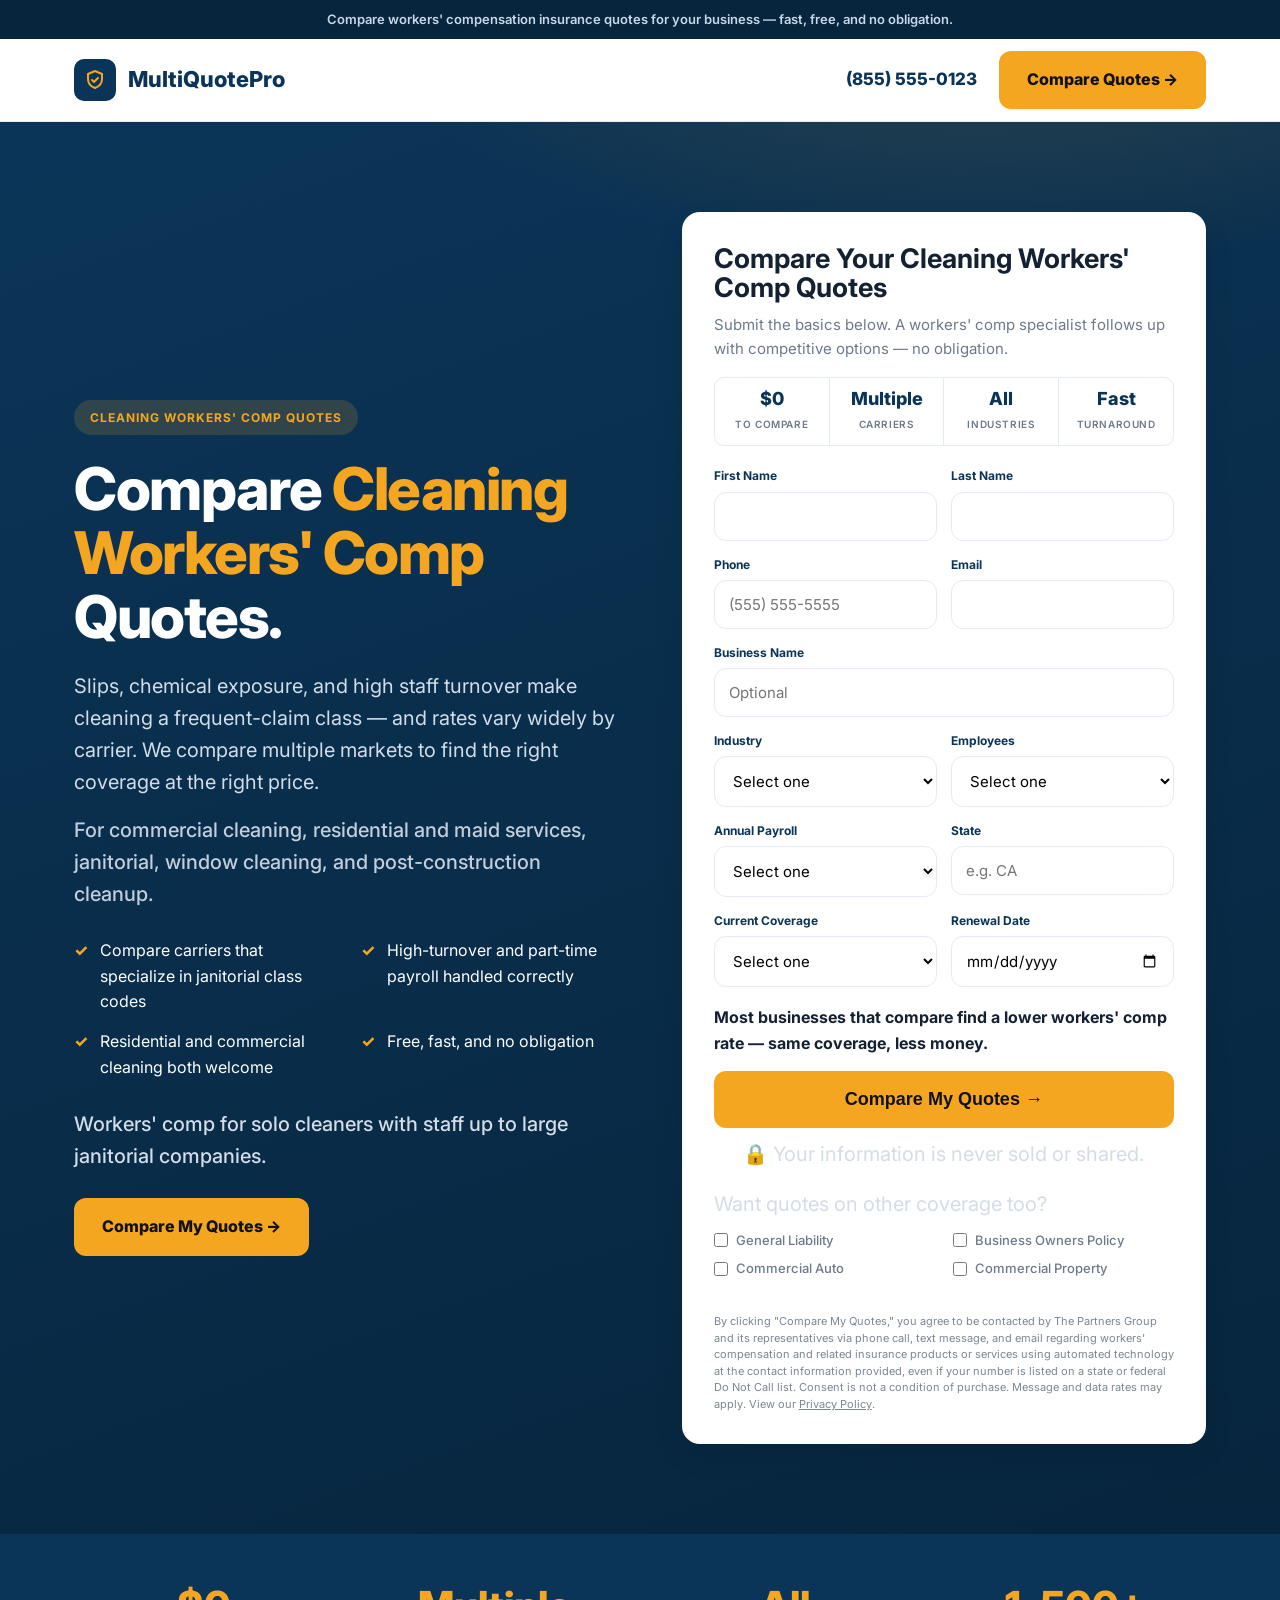
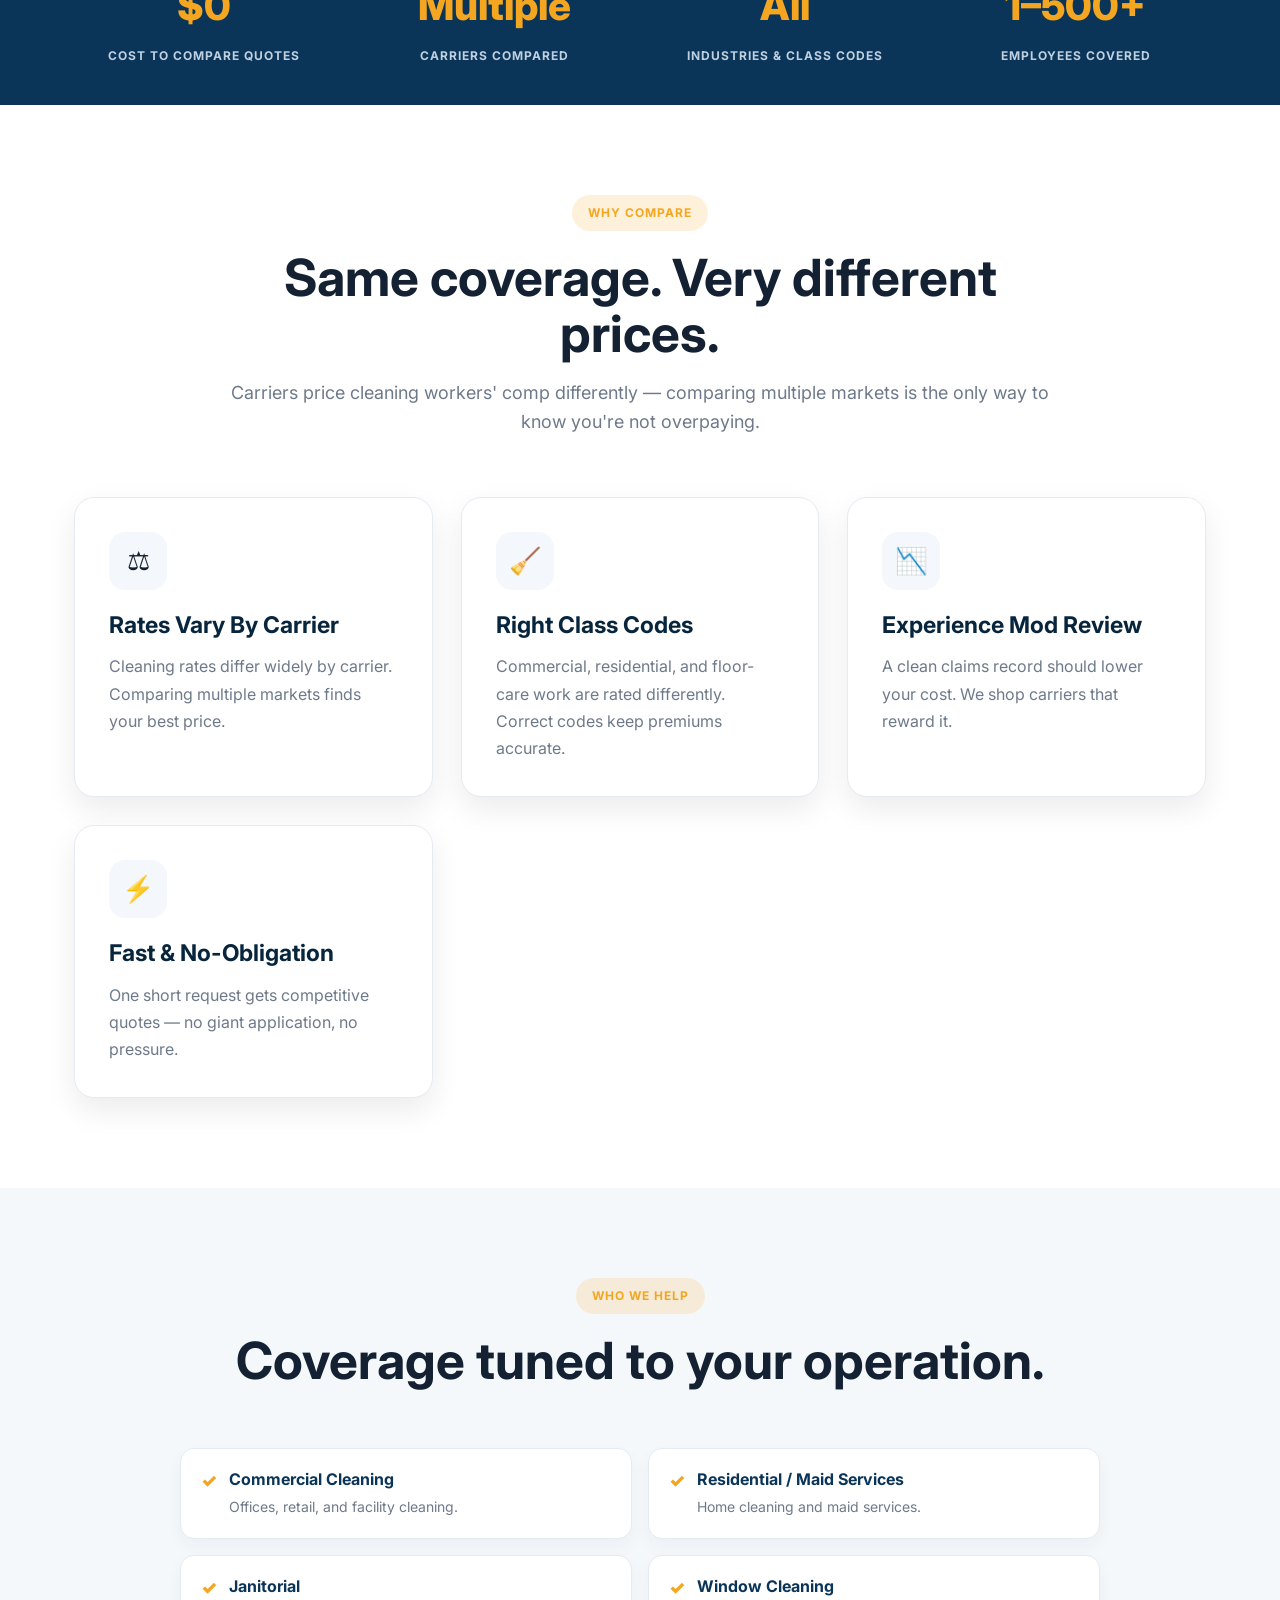
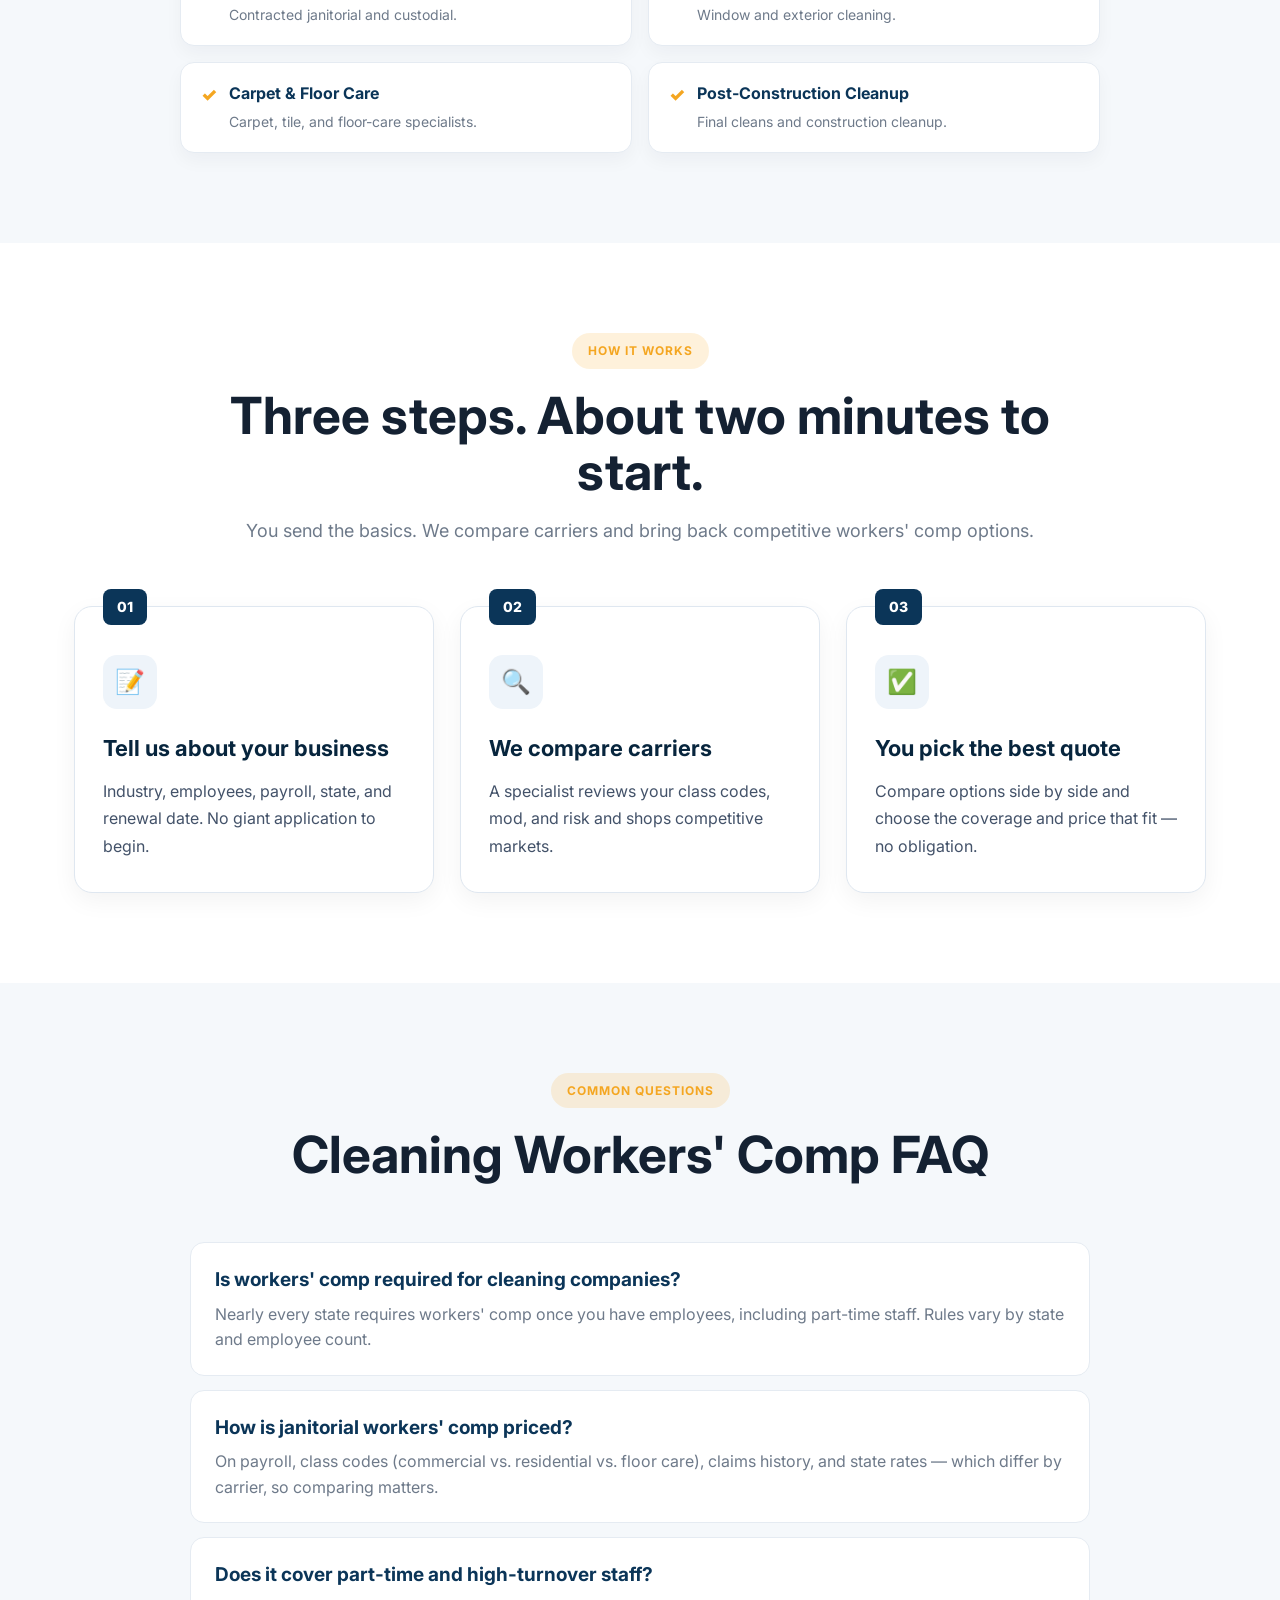
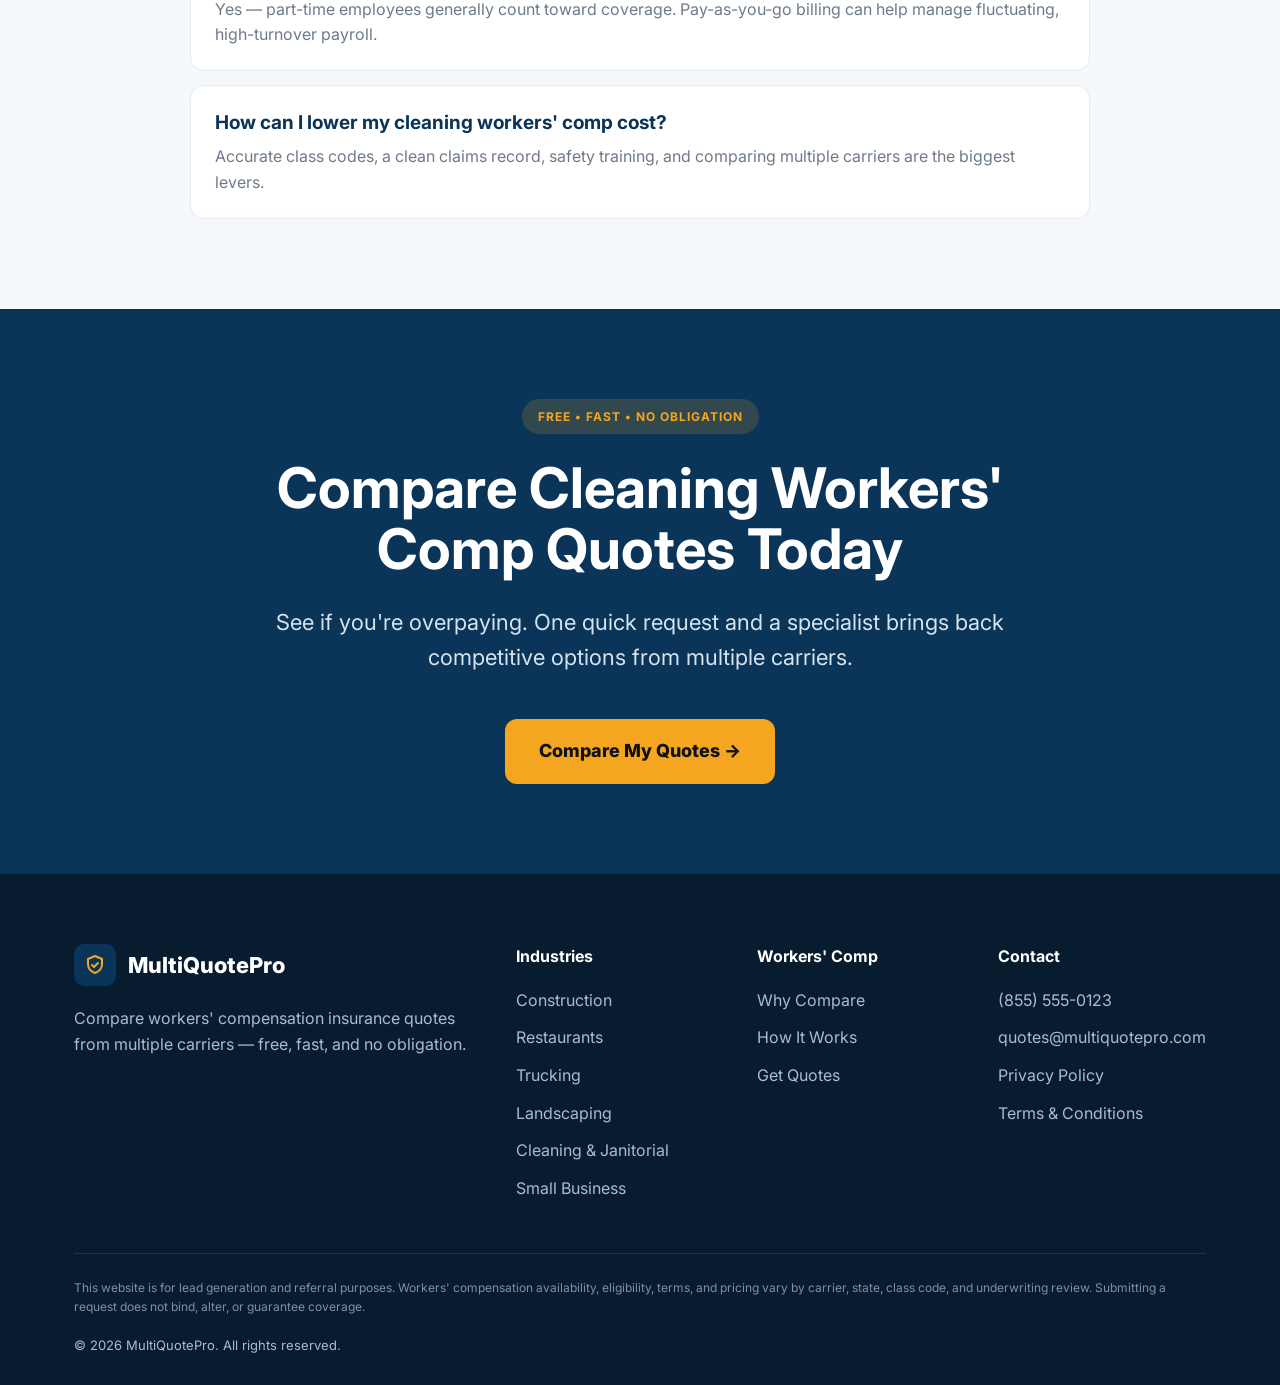
==== cleaning-workers-comp.html @ 3ef85785 "Add files via upload" ====
<!DOCTYPE html>
<html lang="en">
<head>
<meta charset="UTF-8" />
<meta name="viewport" content="width=device-width, initial-scale=1.0" />
<title>Cleaning & Janitorial Workers' Comp Insurance | Compare Quotes | MultiQuotePro</title>
<meta name="description" content="Compare cleaning and janitorial workers' compensation insurance quotes from multiple carriers. Coverage for commercial cleaning, maid services, and janitorial companies. Free, fast, no obligation." />
<link rel="preconnect" href="https://fonts.googleapis.com">
<link rel="preconnect" href="https://fonts.gstatic.com" crossorigin>
<link href="https://fonts.googleapis.com/css2?family=Inter:wght@400;500;600;700;800&display=swap" rel="stylesheet">
<style>
:root{
  --navy:#0B3558;--navy-dark:#07253D;--gold:#F4A621;--gold-dark:#D88D13;
  --light:#F7F9FC;--text:#142132;--muted:#6E7A8A;--line:#E5EBF2;
  --radius:18px;--shadow:0 12px 30px rgba(0,0,0,.08);--container:1180px;
}
*{margin:0;padding:0;box-sizing:border-box;}
html{scroll-behavior:smooth;}
body{font-family:'Inter',sans-serif;color:var(--text);background:#fff;line-height:1.6;}
.container{width:100%;max-width:var(--container);margin:auto;padding:0 24px;}
a{text-decoration:none;}
img{max-width:100%;}
.top-bar{background:var(--navy-dark);color:#C7D8E7;text-align:center;font-size:13px;font-weight:600;padding:9px 16px;}
.nav{position:sticky;top:0;z-index:999;background:rgba(255,255,255,.96);backdrop-filter:blur(10px);border-bottom:1px solid var(--line);}
.nav-inner{height:82px;display:flex;align-items:center;justify-content:space-between;}
.logo{display:flex;align-items:center;gap:12px;font-weight:800;color:var(--navy);font-size:22px;}
.logo-box{width:42px;height:42px;border-radius:10px;background:var(--navy);display:flex;align-items:center;justify-content:center;color:var(--gold);}
.logo-box svg{width:24px;height:24px;}
.nav-right{display:flex;align-items:center;gap:22px;}
.nav-phone{font-weight:800;color:var(--navy);font-size:17px;white-space:nowrap;}
.btn{display:inline-flex;align-items:center;justify-content:center;gap:10px;padding:16px 28px;border-radius:12px;font-weight:800;transition:.2s ease;cursor:pointer;border:none;}
.btn-primary{background:var(--gold);color:#111;}
.btn-primary:hover{background:var(--gold-dark);transform:translateY(-2px);}
.hero{background:radial-gradient(1100px 480px at 78% -10%, rgba(244,166,33,.16), transparent 60%), linear-gradient(160deg,var(--navy) 0%, var(--navy-dark) 100%);color:#fff;padding:90px 0;}
.hero-grid{display:grid;grid-template-columns:1fr .95fr;gap:56px;align-items:center;}
.eyebrow{display:inline-block;background:rgba(244,166,33,.16);color:var(--gold);padding:8px 16px;border-radius:999px;font-size:12px;font-weight:700;letter-spacing:1px;text-transform:uppercase;}
.hero-title{font-size:clamp(38px,4.6vw,60px);line-height:1.08;font-weight:800;letter-spacing:-1.5px;margin:22px 0;max-width:720px;}
.highlight{color:var(--gold);}
.hero p{font-size:20px;color:#D3DCE7;max-width:700px;}
.mini-proof{margin-top:16px;font-size:13px;line-height:1.6;color:#C7D8E7;font-weight:500;opacity:.92;}
.hero-points{margin:28px 0;display:grid;grid-template-columns:repeat(2,minmax(0,1fr));gap:14px 22px;max-width:640px;}
.hero-points div{display:flex;align-items:flex-start;gap:12px;color:#fff;font-size:16px;}
.hero-points span{color:var(--gold);font-weight:800;}
.trust-line{margin:8px 0 26px;font-size:14px;color:#C7D8E7;font-weight:500;}
.form-card{background:#fff;border-radius:var(--radius);padding:32px;box-shadow:var(--shadow);color:var(--text);}
.form-card h3{font-size:27px;margin-bottom:10px;line-height:1.1;}
.form-card > p{color:var(--muted);font-size:15px;margin-bottom:16px;}
.form-stats{display:flex;border:1px solid var(--line);border-radius:10px;overflow:hidden;margin-bottom:20px;}
.form-stat{flex:1;text-align:center;padding:10px 8px;border-right:1px solid var(--line);}
.form-stat:last-child{border-right:none;}
.form-stat strong{display:block;font-size:18px;font-weight:800;color:var(--navy);line-height:1.2;}
.form-stat span{font-size:10px;text-transform:uppercase;letter-spacing:.6px;color:var(--muted);font-weight:600;}
.form-grid{display:grid;grid-template-columns:1fr 1fr;gap:14px;}
.form-grid .full{grid-column:1/-1;}
.field-label{display:block;font-size:12px;font-weight:700;color:var(--navy);margin-bottom:6px;}
.submit-btn{width:100%;display:flex;justify-content:center;margin-top:6px;padding:18px 24px;font-size:18px;}
input,select,textarea{width:100%;padding:14px;border-radius:12px;border:1px solid var(--line);font-size:15px;font-family:inherit;background:#fff;}
textarea{min-height:84px;resize:vertical;}
input:focus,select:focus,textarea:focus{outline:none;border-color:var(--navy);}
.secondary-label{font-size:13px;color:var(--muted);margin:18px 0 10px;}
.secondary-services-grid{display:grid;grid-template-columns:1fr 1fr;gap:8px 18px;margin-bottom:18px;}
.secondary-services-grid label{display:flex;align-items:center;gap:8px;font-size:13px;font-weight:500;color:var(--muted);cursor:pointer;}
.secondary-services-grid input{width:14px;height:14px;margin:0;}
.privacy-note{display:block;margin-top:10px;font-size:12px;color:#8A97A5;text-align:center;}
.tcpa{display:block;width:100%;margin-top:16px;font-size:11px;line-height:1.5;color:#7B8794;text-align:left;}
.tcpa a{color:#7B8794;text-decoration:underline;}
.stats{background:var(--navy);padding:40px 0;}
.stats-grid{display:grid;grid-template-columns:repeat(4,1fr);gap:30px;text-align:center;}
.stat h2{color:#fff;font-size:40px;font-weight:800;}
.stat h2 span{color:var(--gold);}
.stat p{color:#BFD0E0;text-transform:uppercase;letter-spacing:1px;font-size:12px;font-weight:700;margin-top:8px;}
.section{padding:90px 0;}
.how-section{background:#f5f8fb;}
.section-head{text-align:center;max-width:820px;margin:auto auto 60px;}
.section-head h2{font-size:clamp(32px,4vw,52px);line-height:1.1;margin:18px 0;}
.section-head p{color:var(--muted);font-size:18px;}
.review-grid{display:grid;grid-template-columns:repeat(3,1fr);gap:28px;}
.review-card{background:#fff;border:1px solid var(--line);border-radius:20px;padding:34px;box-shadow:var(--shadow);transition:.2s ease;}
.review-card:hover{transform:translateY(-4px);}
.review-icon{width:58px;height:58px;border-radius:16px;background:#F4F7FB;display:flex;align-items:center;justify-content:center;font-size:26px;margin-bottom:22px;}
.review-card h3{font-size:23px;line-height:1.2;margin-bottom:14px;color:var(--navy-dark);}
.review-card p{color:var(--muted);line-height:1.7;font-size:16px;}
.seg-grid{display:grid;grid-template-columns:1fr 1fr;gap:16px;max-width:920px;margin:0 auto;}
.seg-item{background:#fff;border:1px solid var(--line);border-radius:14px;padding:18px 20px;display:flex;gap:12px;align-items:flex-start;box-shadow:0 8px 18px rgba(16,32,51,.04);}
.seg-item .check{color:var(--gold);font-weight:900;font-size:18px;}
.seg-item strong{display:block;color:var(--navy);margin-bottom:2px;}
.seg-item span{color:var(--muted);font-size:14px;}
.how-grid{display:grid;grid-template-columns:repeat(3,1fr);gap:26px;margin-top:40px;}
.how-card{position:relative;background:#fff;border:1px solid #dfe7f0;border-radius:18px;padding:48px 28px 32px;box-shadow:0 8px 24px rgba(0,0,0,.05);}
.step-badge{position:absolute;top:-18px;left:28px;background:var(--navy);color:#fff;font-weight:800;padding:7px 14px;border-radius:8px;font-size:14px;}
.how-icon{width:54px;height:54px;border-radius:14px;background:#eef4fa;display:flex;align-items:center;justify-content:center;font-size:24px;margin-bottom:22px;}
.how-card h3{font-size:22px;margin-bottom:12px;color:var(--navy-dark);}
.how-card p{color:#435269;font-size:16px;line-height:1.7;}
.faq{max-width:900px;margin:0 auto;display:grid;gap:14px;}
.faq-item{border:1px solid var(--line);border-radius:14px;padding:22px 24px;background:#fff;}
.faq-item h3{color:var(--navy);margin-bottom:6px;font-size:19px;}
.faq-item p{color:var(--muted);}
.final-cta{background:var(--navy);padding:90px 20px;text-align:center;}
.cta-box{max-width:820px;margin:0 auto;}
.final-cta h2{color:#fff;font-size:clamp(34px,4.4vw,56px);line-height:1.1;margin:24px 0;}
.final-cta p{color:#d7e4ef;font-size:22px;line-height:1.6;margin-bottom:34px;}
.final-cta .btn{padding:18px 34px;font-size:18px;margin-top:10px;}
footer{background:#071C2E;color:#A7BED1;padding:70px 0 30px;}
.footer-grid{display:grid;grid-template-columns:2fr 1fr 1fr 1fr;gap:40px;margin-bottom:40px;}
footer h4{color:#fff;margin-bottom:18px;}
footer a{color:#A7BED1;display:block;margin-bottom:12px;}
.footer-disclaimer{border-top:1px solid rgba(255,255,255,.1);padding-top:24px;font-size:12px;line-height:1.6;color:#7B92A6;margin-bottom:18px;}
.footer-bottom{font-size:13px;}
@media(max-width:980px){
.hero-grid,.review-grid,.how-grid,.footer-grid,.stats-grid,.seg-grid{grid-template-columns:1fr;}
.form-grid{grid-template-columns:1fr;}
.hero-points{grid-template-columns:1fr;}
.form-stats{flex-wrap:wrap;}
.form-stat{flex:1 1 45%;}
}
@media(max-width:640px){.nav-phone{display:none;}}
</style>
</head>
<body>
<div class="top-bar">Compare workers' compensation insurance quotes for your business &#8212; fast, free, and no obligation.</div>
<header class="nav"><div class="container nav-inner">
<a href="/" class="logo"><div class="logo-box"><svg viewBox="0 0 24 24" fill="none" stroke="currentColor" stroke-width="2" stroke-linecap="round" stroke-linejoin="round"><path d="M12 3l7 3v5c0 4.5-3 7.5-7 9-4-1.5-7-4.5-7-9V6z"/><path d="M9 12l2 2 4-4"/></svg></div>MultiQuotePro</a>
<div class="nav-right"><a href="tel:18555550123" class="nav-phone">(855) 555-0123</a><a href="#form" class="btn btn-primary">Compare Quotes &#8594;</a></div>
</div></header>
<section class="hero"><div class="container hero-grid">
<div>
<div class="eyebrow">Cleaning Workers' Comp Quotes</div>
<h1 class="hero-title">Compare <span class="highlight">Cleaning Workers' Comp</span> Quotes.</h1>
<p>Slips, chemical exposure, and high staff turnover make cleaning a frequent-claim class &#8212; and rates vary widely by carrier. We compare multiple markets to find the right coverage at the right price.</p>
<p class="mini-proof">For commercial cleaning, residential and maid services, janitorial, window cleaning, and post-construction cleanup.</p>
<div class="hero-points"><div><span>&#10003;</span> Compare carriers that specialize in janitorial class codes</div><div><span>&#10003;</span> High-turnover and part-time payroll handled correctly</div><div><span>&#10003;</span> Residential and commercial cleaning both welcome</div><div><span>&#10003;</span> Free, fast, and no obligation</div></div>
<p class="trust-line">Workers' comp for solo cleaners with staff up to large janitorial companies.</p>
<a href="#form" class="btn btn-primary">Compare My Quotes &#8594;</a>
</div>
<div class="form-card" id="form">
<h3>Compare Your Cleaning Workers' Comp Quotes</h3>
<p>Submit the basics below. A workers' comp specialist follows up with competitive options &#8212; no obligation.</p>
<div class="form-stats">
<div class="form-stat"><strong>$0</strong><span>To Compare</span></div>
<div class="form-stat"><strong>Multiple</strong><span>Carriers</span></div>
<div class="form-stat"><strong>All</strong><span>Industries</span></div>
<div class="form-stat"><strong>Fast</strong><span>Turnaround</span></div>
</div>
<form action="https://formspree.io/f/YOUR_FORM_ID" method="POST">
  <input type="hidden" name="lead_source" value="multiquotepro.com/cleaning-workers-comp" />
  <input type="hidden" name="vertical" value="Workers Compensation Insurance" />
  <input type="hidden" name="_redirect" value="https://multiquotepro.com/thank-you.html" />

<div class="form-grid">
<div>
<label class="field-label" for="first_name">First Name</label>
<input id="first_name" type="text" name="first_name" autocomplete="given-name" required>
</div>
<div>
<label class="field-label" for="last_name">Last Name</label>
<input id="last_name" type="text" name="last_name" autocomplete="family-name" required>
</div>
<div>
<label class="field-label" for="phone">Phone</label>
<input id="phone" type="tel" name="phone" placeholder="(555) 555-5555" autocomplete="tel" inputmode="tel" pattern="[\d\s\-\(\)\.]{10,20}" required>
</div>
<div>
<label class="field-label" for="email">Email</label>
<input id="email" type="email" name="email" autocomplete="email" required>
</div>
<div class="full">
<label class="field-label" for="company">Business Name</label>
<input id="company" type="text" name="company" autocomplete="organization" placeholder="Optional">
</div>
<div>
<label class="field-label" for="industry">Industry</label>
<select id="industry" name="industry" required>
<option value="">Select one</option>
<option>Construction / Contractors</option>
<option>Restaurant / Hospitality</option>
<option>Retail</option>
<option>Manufacturing</option>
<option>Landscaping</option>
<option>Healthcare / Home Health</option>
<option>Trucking / Transportation</option>
<option>Cleaning / Janitorial</option>
<option>Auto Services</option>
<option>Office / Professional</option>
<option>Other</option>
</select>
</div>
<div>
<label class="field-label" for="employees">Employees</label>
<select id="employees" name="employees" required>
<option value="">Select one</option>
<option>1-5</option>
<option>6-10</option>
<option>11-25</option>
<option>26-50</option>
<option>51-100</option>
<option>100+</option>
</select>
</div>
<div>
<label class="field-label" for="payroll">Annual Payroll</label>
<select id="payroll" name="annual_payroll">
<option value="">Select one</option>
<option>Under $250k</option>
<option>$250k–$500k</option>
<option>$500k–$1M</option>
<option>$1M–$5M</option>
<option>$5M+</option>
</select>
</div>
<div>
<label class="field-label" for="state">State</label>
<input id="state" type="text" name="state" placeholder="e.g. CA" autocomplete="address-level1">
</div>
<div>
<label class="field-label" for="current_coverage">Current Coverage</label>
<select id="current_coverage" name="current_coverage">
<option value="">Select one</option>
<option>Have coverage — shopping</option>
<option>New business — first policy</option>
<option>Coverage lapsed / cancelled</option>
</select>
</div>
<div>
<label class="field-label" for="renewal_date">Renewal Date</label>
<input id="renewal_date" type="date" name="renewal_date">
</div>
<div class="full">
<p style="font-weight:700; color:#142132; margin:4px 0 14px; font-size:16px;">
Most businesses that compare find a lower workers' comp rate — same coverage, less money.
</p>
<button class="btn btn-primary submit-btn" type="submit">Compare My Quotes →</button>
<p class="privacy-note">🔒 Your information is never sold or shared.</p>
<p class="secondary-label">Want quotes on other coverage too?</p>
<div class="secondary-services-grid">
<label><input type="checkbox" name="also_review[]" value="General Liability"> General Liability</label>
<label><input type="checkbox" name="also_review[]" value="Business Owners Policy"> Business Owners Policy</label>
<label><input type="checkbox" name="also_review[]" value="Commercial Auto"> Commercial Auto</label>
<label><input type="checkbox" name="also_review[]" value="Commercial Property"> Commercial Property</label>
</div>
</div>
</div>
<div class="tcpa">
By clicking "Compare My Quotes," you agree to be contacted by The Partners Group and its representatives via phone call, text message, and email regarding workers' compensation and related insurance products or services using automated technology at the contact information provided, even if your number is listed on a state or federal Do Not Call list. Consent is not a condition of purchase. Message and data rates may apply. View our <a href="/privacy-policy.html" target="_blank">Privacy Policy</a>.
</div>
</form>
</div>
</div></section>
<section class="stats"><div class="container stats-grid">
<div class="stat"><h2><span>$0</span></h2><p>Cost To Compare Quotes</p></div>
<div class="stat"><h2><span>Multiple</span></h2><p>Carriers Compared</p></div>
<div class="stat"><h2><span>All</span></h2><p>Industries &amp; Class Codes</p></div>
<div class="stat"><h2><span>1&#8211;500+</span></h2><p>Employees Covered</p></div>
</div></section>
<section class="section" id="why"><div class="container">
<div class="section-head"><div class="eyebrow">Why Compare</div><h2>Same coverage. Very different prices.</h2>
<p>Carriers price cleaning workers' comp differently &#8212; comparing multiple markets is the only way to know you're not overpaying.</p></div>
<div class="review-grid"><div class="review-card"><div class="review-icon">&#9878;</div><h3>Rates Vary By Carrier</h3><p>Cleaning rates differ widely by carrier. Comparing multiple markets finds your best price.</p></div><div class="review-card"><div class="review-icon">&#129529;</div><h3>Right Class Codes</h3><p>Commercial, residential, and floor-care work are rated differently. Correct codes keep premiums accurate.</p></div><div class="review-card"><div class="review-icon">&#128201;</div><h3>Experience Mod Review</h3><p>A clean claims record should lower your cost. We shop carriers that reward it.</p></div><div class="review-card"><div class="review-icon">&#9889;</div><h3>Fast &amp; No-Obligation</h3><p>One short request gets competitive quotes &#8212; no giant application, no pressure.</p></div></div>
</div></section>
<section class="section how-section"><div class="container">
<div class="section-head"><div class="eyebrow">Who We Help</div><h2>Coverage tuned to your operation.</h2></div>
<div class="seg-grid"><div class="seg-item"><span class="check">&#10003;</span><div><strong>Commercial Cleaning</strong><span>Offices, retail, and facility cleaning.</span></div></div><div class="seg-item"><span class="check">&#10003;</span><div><strong>Residential / Maid Services</strong><span>Home cleaning and maid services.</span></div></div><div class="seg-item"><span class="check">&#10003;</span><div><strong>Janitorial</strong><span>Contracted janitorial and custodial.</span></div></div><div class="seg-item"><span class="check">&#10003;</span><div><strong>Window Cleaning</strong><span>Window and exterior cleaning.</span></div></div><div class="seg-item"><span class="check">&#10003;</span><div><strong>Carpet &amp; Floor Care</strong><span>Carpet, tile, and floor-care specialists.</span></div></div><div class="seg-item"><span class="check">&#10003;</span><div><strong>Post-Construction Cleanup</strong><span>Final cleans and construction cleanup.</span></div></div></div>
</div></section>
<section class="section"><div class="container">
<div class="section-head"><div class="eyebrow">How It Works</div>
<h2>Three steps. About two minutes to start.</h2>
<p>You send the basics. We compare carriers and bring back competitive workers' comp options.</p></div>
<div class="how-grid">
<div class="how-card"><div class="step-badge">01</div><div class="how-icon">&#128221;</div><h3>Tell us about your business</h3><p>Industry, employees, payroll, state, and renewal date. No giant application to begin.</p></div>
<div class="how-card"><div class="step-badge">02</div><div class="how-icon">&#128269;</div><h3>We compare carriers</h3><p>A specialist reviews your class codes, mod, and risk and shops competitive markets.</p></div>
<div class="how-card"><div class="step-badge">03</div><div class="how-icon">&#9989;</div><h3>You pick the best quote</h3><p>Compare options side by side and choose the coverage and price that fit &#8212; no obligation.</p></div>
</div></div></section>
<section class="section how-section"><div class="container">
<div class="section-head"><div class="eyebrow">Common Questions</div><h2>Cleaning Workers' Comp FAQ</h2></div>
<div class="faq"><div class="faq-item"><h3>Is workers' comp required for cleaning companies?</h3><p>Nearly every state requires workers' comp once you have employees, including part-time staff. Rules vary by state and employee count.</p></div><div class="faq-item"><h3>How is janitorial workers' comp priced?</h3><p>On payroll, class codes (commercial vs. residential vs. floor care), claims history, and state rates &#8212; which differ by carrier, so comparing matters.</p></div><div class="faq-item"><h3>Does it cover part-time and high-turnover staff?</h3><p>Yes &#8212; part-time employees generally count toward coverage. Pay-as-you-go billing can help manage fluctuating, high-turnover payroll.</p></div><div class="faq-item"><h3>How can I lower my cleaning workers' comp cost?</h3><p>Accurate class codes, a clean claims record, safety training, and comparing multiple carriers are the biggest levers.</p></div></div>
</div></section>
<section class="final-cta"><div class="container"><div class="cta-box">
<div class="eyebrow">Free &#8226; Fast &#8226; No Obligation</div>
<h2>Compare Cleaning Workers' Comp Quotes Today</h2>
<p>See if you're overpaying. One quick request and a specialist brings back competitive options from multiple carriers.</p>
<a href="#form" class="btn btn-primary">Compare My Quotes &#8594;</a>
</div></div></section>
<footer id="contact"><div class="container"><div class="footer-grid">
<div><div class="logo" style="color:#fff;margin-bottom:20px"><div class="logo-box"><svg viewBox="0 0 24 24" fill="none" stroke="currentColor" stroke-width="2" stroke-linecap="round" stroke-linejoin="round"><path d="M12 3l7 3v5c0 4.5-3 7.5-7 9-4-1.5-7-4.5-7-9V6z"/><path d="M9 12l2 2 4-4"/></svg></div>MultiQuotePro</div>
<p>Compare workers' compensation insurance quotes from multiple carriers &#8212; free, fast, and no obligation.</p></div>
<div><h4>Industries</h4><a href="/construction-workers-comp.html">Construction</a><a href="/restaurant-workers-comp.html">Restaurants</a><a href="/trucking-workers-comp.html">Trucking</a><a href="/landscaping-workers-comp.html">Landscaping</a><a href="/cleaning-workers-comp.html">Cleaning &amp; Janitorial</a><a href="/small-business-workers-comp.html">Small Business</a></div>
<div><h4>Workers' Comp</h4><a href="/#why">Why Compare</a><a href="/#how">How It Works</a><a href="/#form">Get Quotes</a></div>
<div><h4>Contact</h4><a href="tel:18555550123">(855) 555-0123</a><a href="mailto:quotes@multiquotepro.com">quotes@multiquotepro.com</a><a href="/privacy-policy.html">Privacy Policy</a><a href="/terms.html">Terms &amp; Conditions</a></div>
</div>
<div class="footer-disclaimer">This website is for lead generation and referral purposes. Workers' compensation availability, eligibility, terms, and pricing vary by carrier, state, class code, and underwriting review. Submitting a request does not bind, alter, or guarantee coverage.</div>
<div class="footer-bottom">&#169; 2026 MultiQuotePro. All rights reserved.</div>
</div></footer>
<script>
document.addEventListener("DOMContentLoaded",function(){var p=document.querySelector('input[name="phone"]');if(p){p.addEventListener("input",function(e){var v=e.target.value.replace(/\D/g,"").slice(0,10);if(v.length>6){e.target.value="("+v.slice(0,3)+") "+v.slice(3,6)+"-"+v.slice(6);}else if(v.length>3){e.target.value="("+v.slice(0,3)+") "+v.slice(3);}else if(v.length>0){e.target.value="("+v;}});}});
</script>
</body></html>
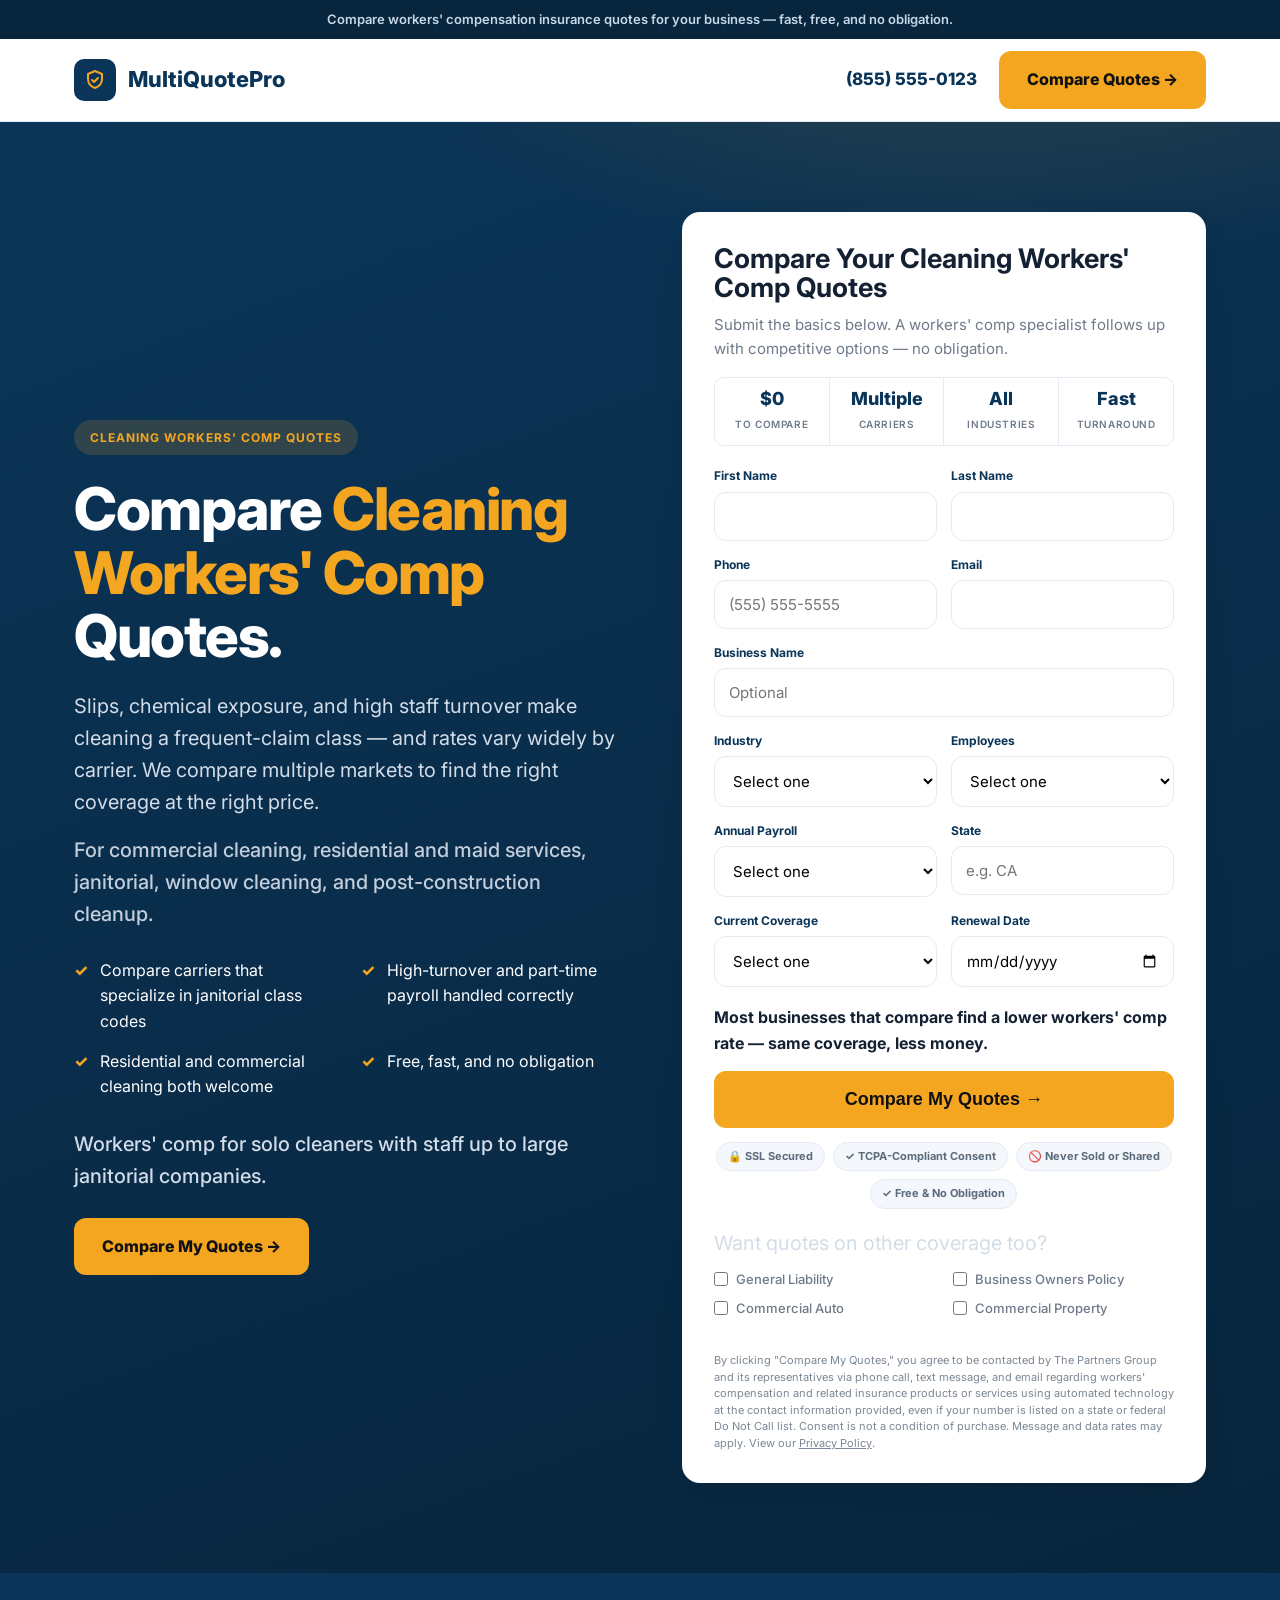
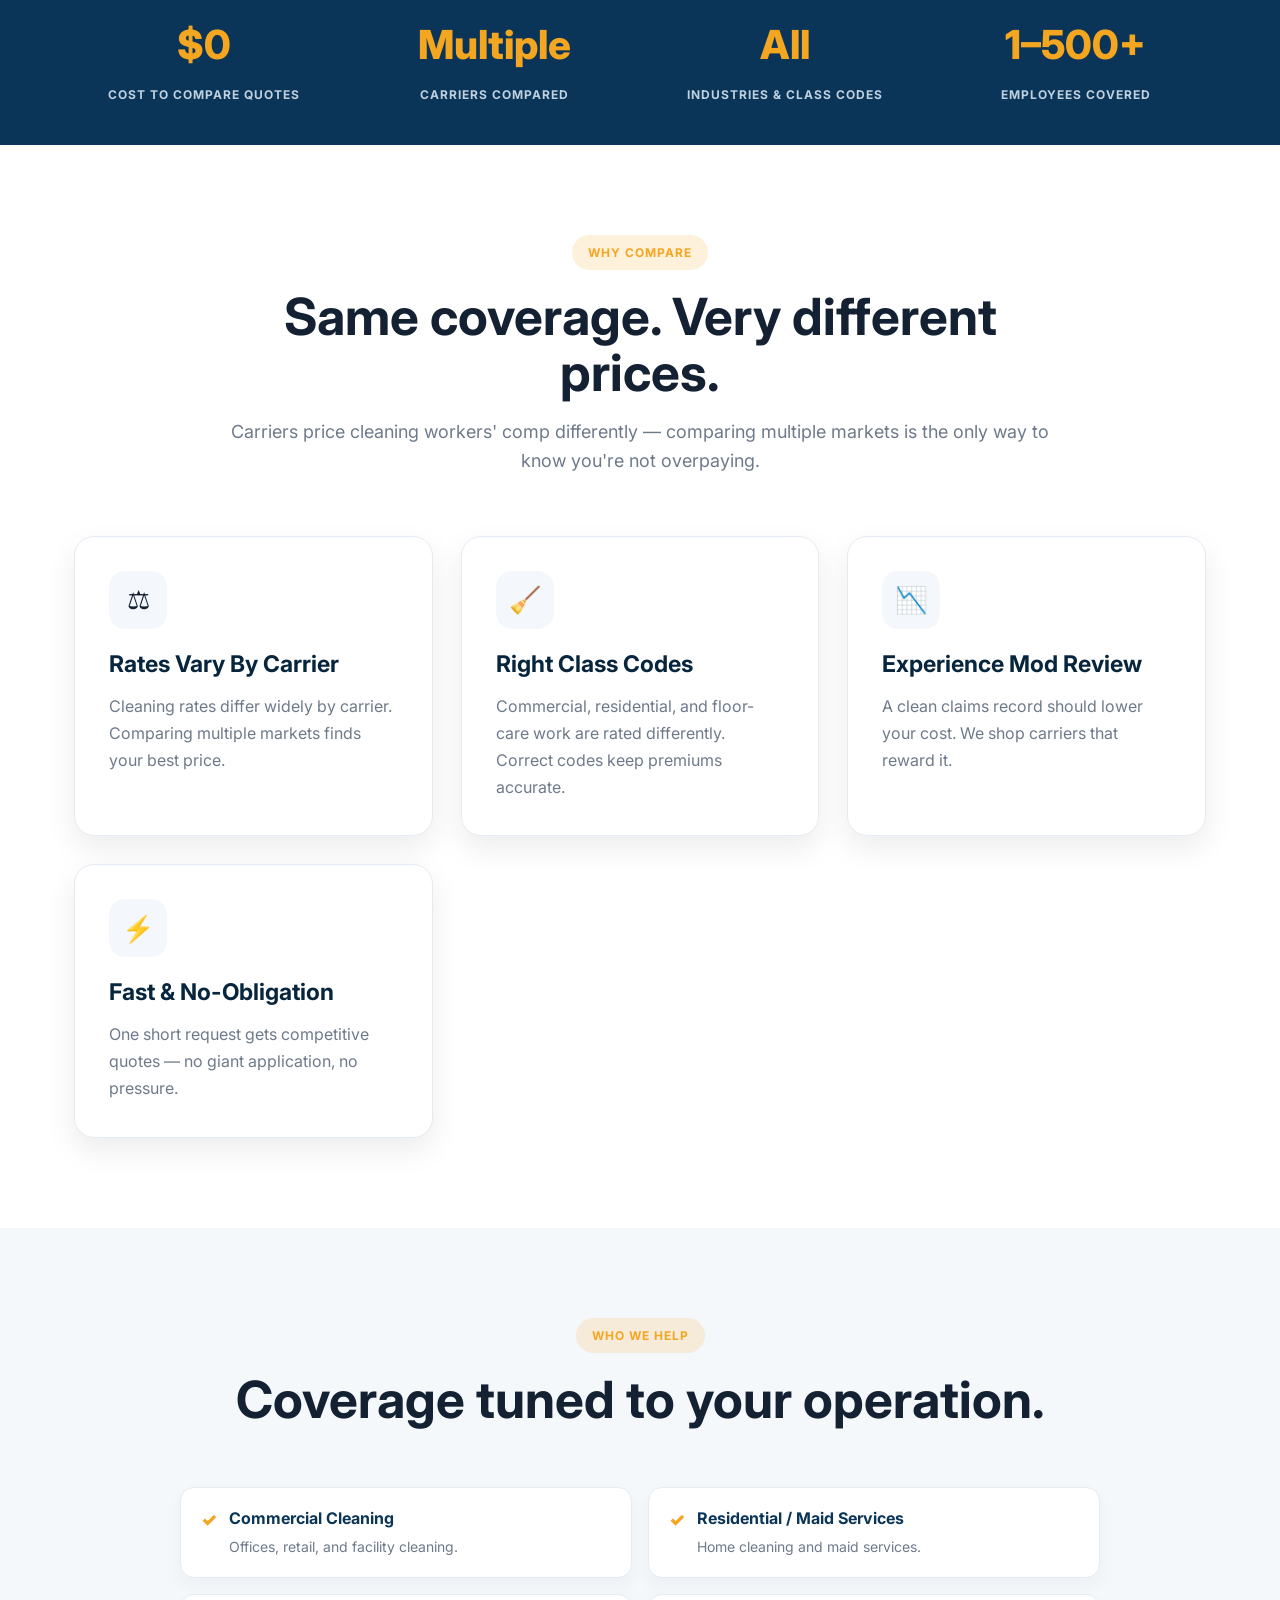
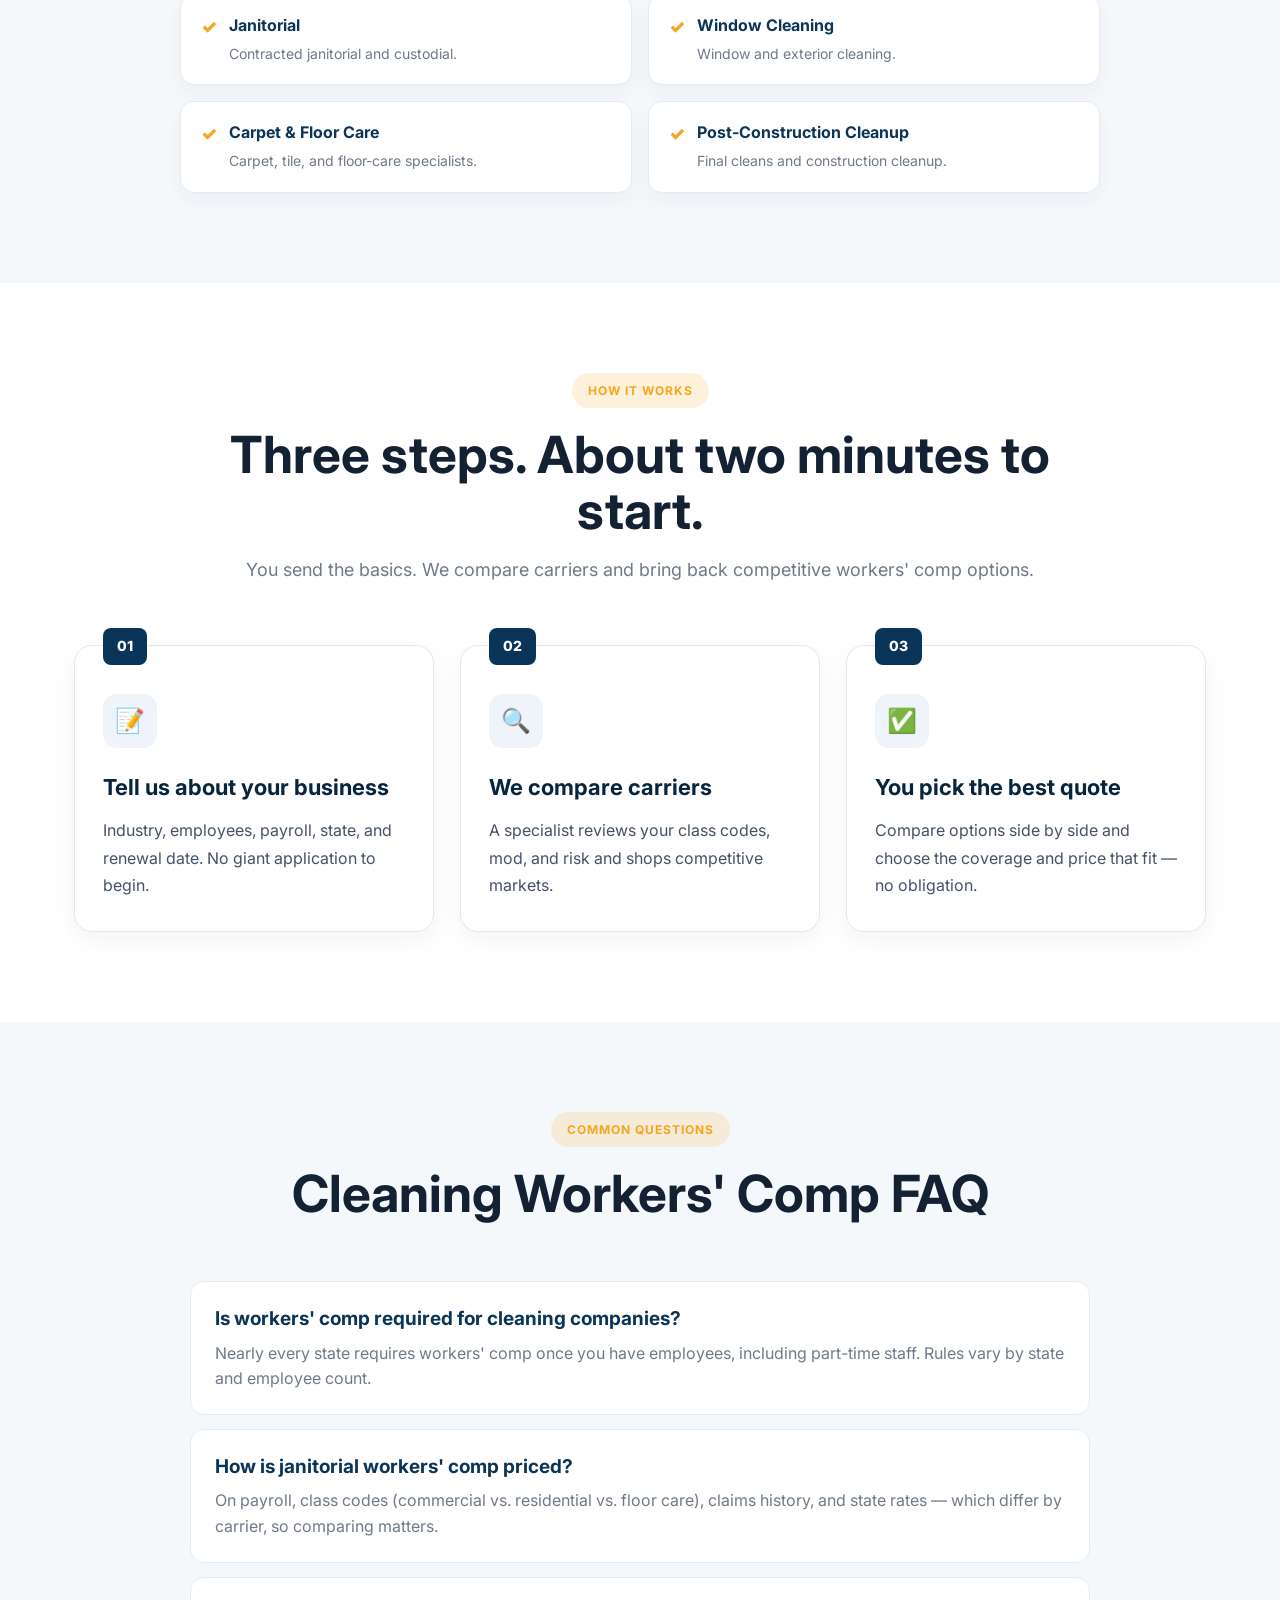
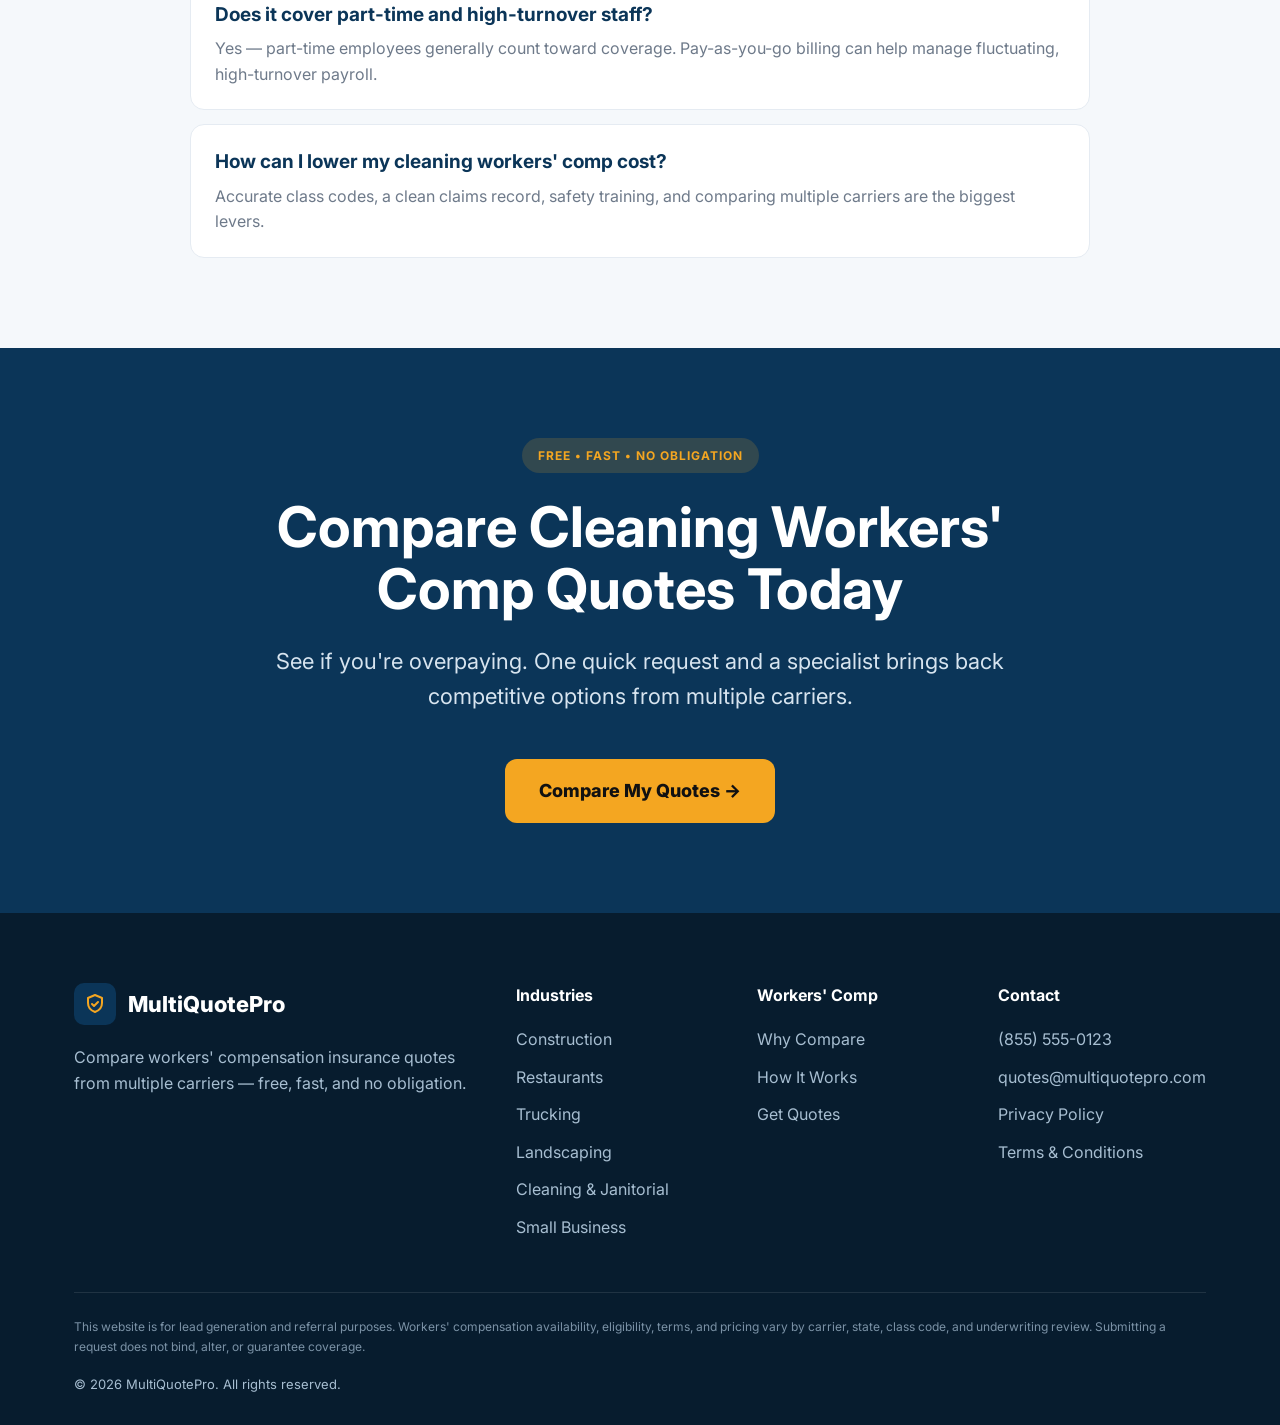
==== commit 1b614d3e: "Add files via upload" ====
--- a/cleaning-workers-comp.html
+++ b/cleaning-workers-comp.html
@@ -5,6 +5,14 @@
 <meta name="viewport" content="width=device-width, initial-scale=1.0" />
 <title>Cleaning & Janitorial Workers' Comp Insurance | Compare Quotes | MultiQuotePro</title>
 <meta name="description" content="Compare cleaning and janitorial workers' compensation insurance quotes from multiple carriers. Coverage for commercial cleaning, maid services, and janitorial companies. Free, fast, no obligation." />
+<meta property="og:type" content="website" />
+<meta property="og:site_name" content="MultiQuotePro" />
+<meta property="og:title" content="Cleaning & Janitorial Workers' Comp Insurance | Compare Quotes | MultiQuotePro" />
+<meta property="og:description" content="Compare cleaning and janitorial workers' compensation insurance quotes from multiple carriers. Coverage for commercial cleaning, maid services, and janitorial companies. Free, fast, no obligation." />
+<meta property="og:url" content="https://multiquotepro.com/cleaning-workers-comp.html" />
+<meta property="og:image" content="https://multiquotepro.com/og.png" />
+<meta name="twitter:card" content="summary_large_image" />
+<link rel="icon" type="image/svg+xml" href="/favicon.svg" />
 <link rel="preconnect" href="https://fonts.googleapis.com">
 <link rel="preconnect" href="https://fonts.gstatic.com" crossorigin>
 <link href="https://fonts.googleapis.com/css2?family=Inter:wght@400;500;600;700;800&display=swap" rel="stylesheet">
@@ -114,6 +122,8 @@
 .form-stat{flex:1 1 45%;}
 }
 @media(max-width:640px){.nav-phone{display:none;}}
+.trust-strip{display:flex;flex-wrap:wrap;gap:8px;justify-content:center;margin-top:14px;}
+.tbadge{display:inline-flex;align-items:center;gap:6px;font-size:11px;font-weight:700;color:#5B6B7C;background:#F4F7FB;border:1px solid #E5EBF2;border-radius:999px;padding:5px 11px;white-space:nowrap;}
 </style>
 </head>
 <body>
@@ -141,8 +151,9 @@
 <div class="form-stat"><strong>All</strong><span>Industries</span></div>
 <div class="form-stat"><strong>Fast</strong><span>Turnaround</span></div>
 </div>
-<form action="https://formspree.io/f/YOUR_FORM_ID" method="POST">
+<form action="https://procure-lead-engine.dan-fda.workers.dev/submit" method="POST">
   <input type="hidden" name="lead_source" value="multiquotepro.com/cleaning-workers-comp" />
+  <input type="text" name="_gotcha" style="display:none !important" tabindex="-1" autocomplete="off" aria-hidden="true" />
   <input type="hidden" name="vertical" value="Workers Compensation Insurance" />
   <input type="hidden" name="_redirect" value="https://multiquotepro.com/thank-you.html" />
 
@@ -229,7 +240,7 @@
 Most businesses that compare find a lower workers' comp rate — same coverage, less money.
 </p>
 <button class="btn btn-primary submit-btn" type="submit">Compare My Quotes →</button>
-<p class="privacy-note">🔒 Your information is never sold or shared.</p>
+<div class="trust-strip"><span class="tbadge">🔒 SSL Secured</span><span class="tbadge">✓ TCPA-Compliant Consent</span><span class="tbadge">🚫 Never Sold or Shared</span><span class="tbadge">✓ Free &amp; No Obligation</span></div>
 <p class="secondary-label">Want quotes on other coverage too?</p>
 <div class="secondary-services-grid">
 <label><input type="checkbox" name="also_review[]" value="General Liability"> General Liability</label>
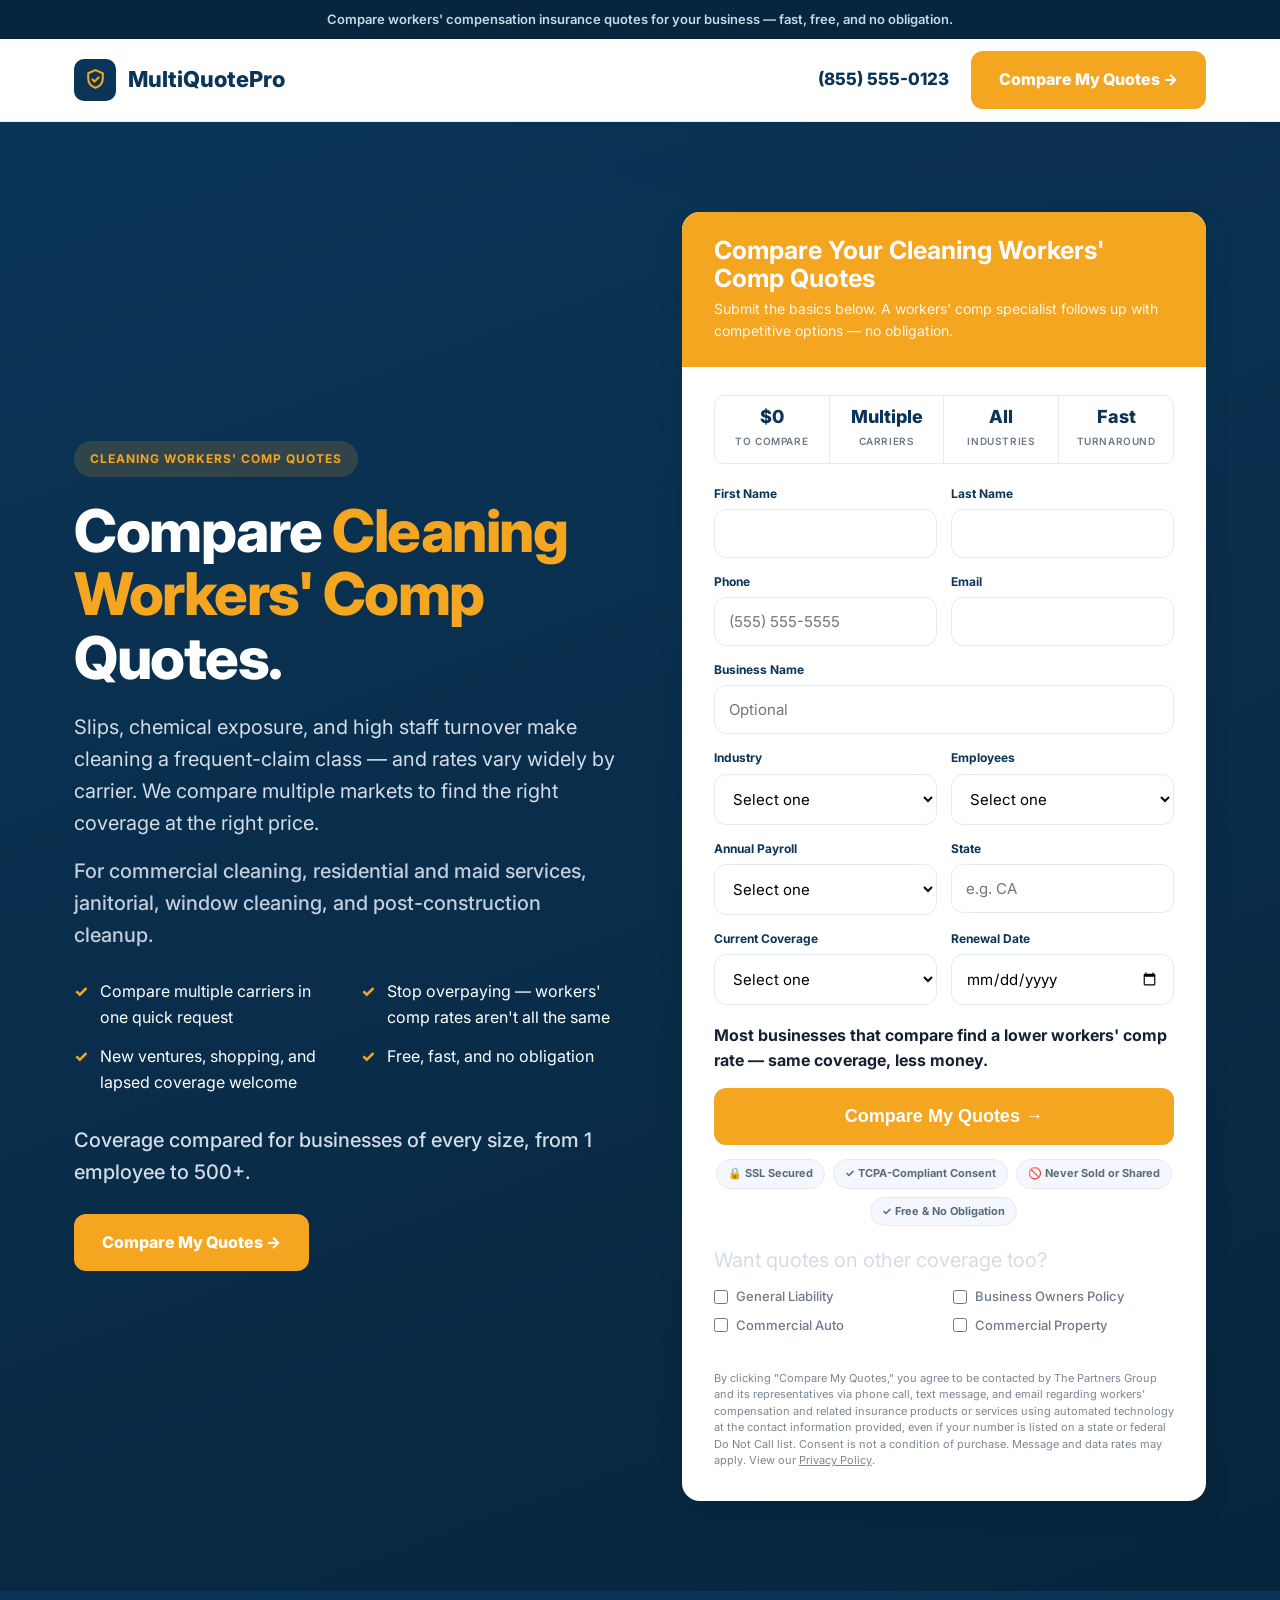
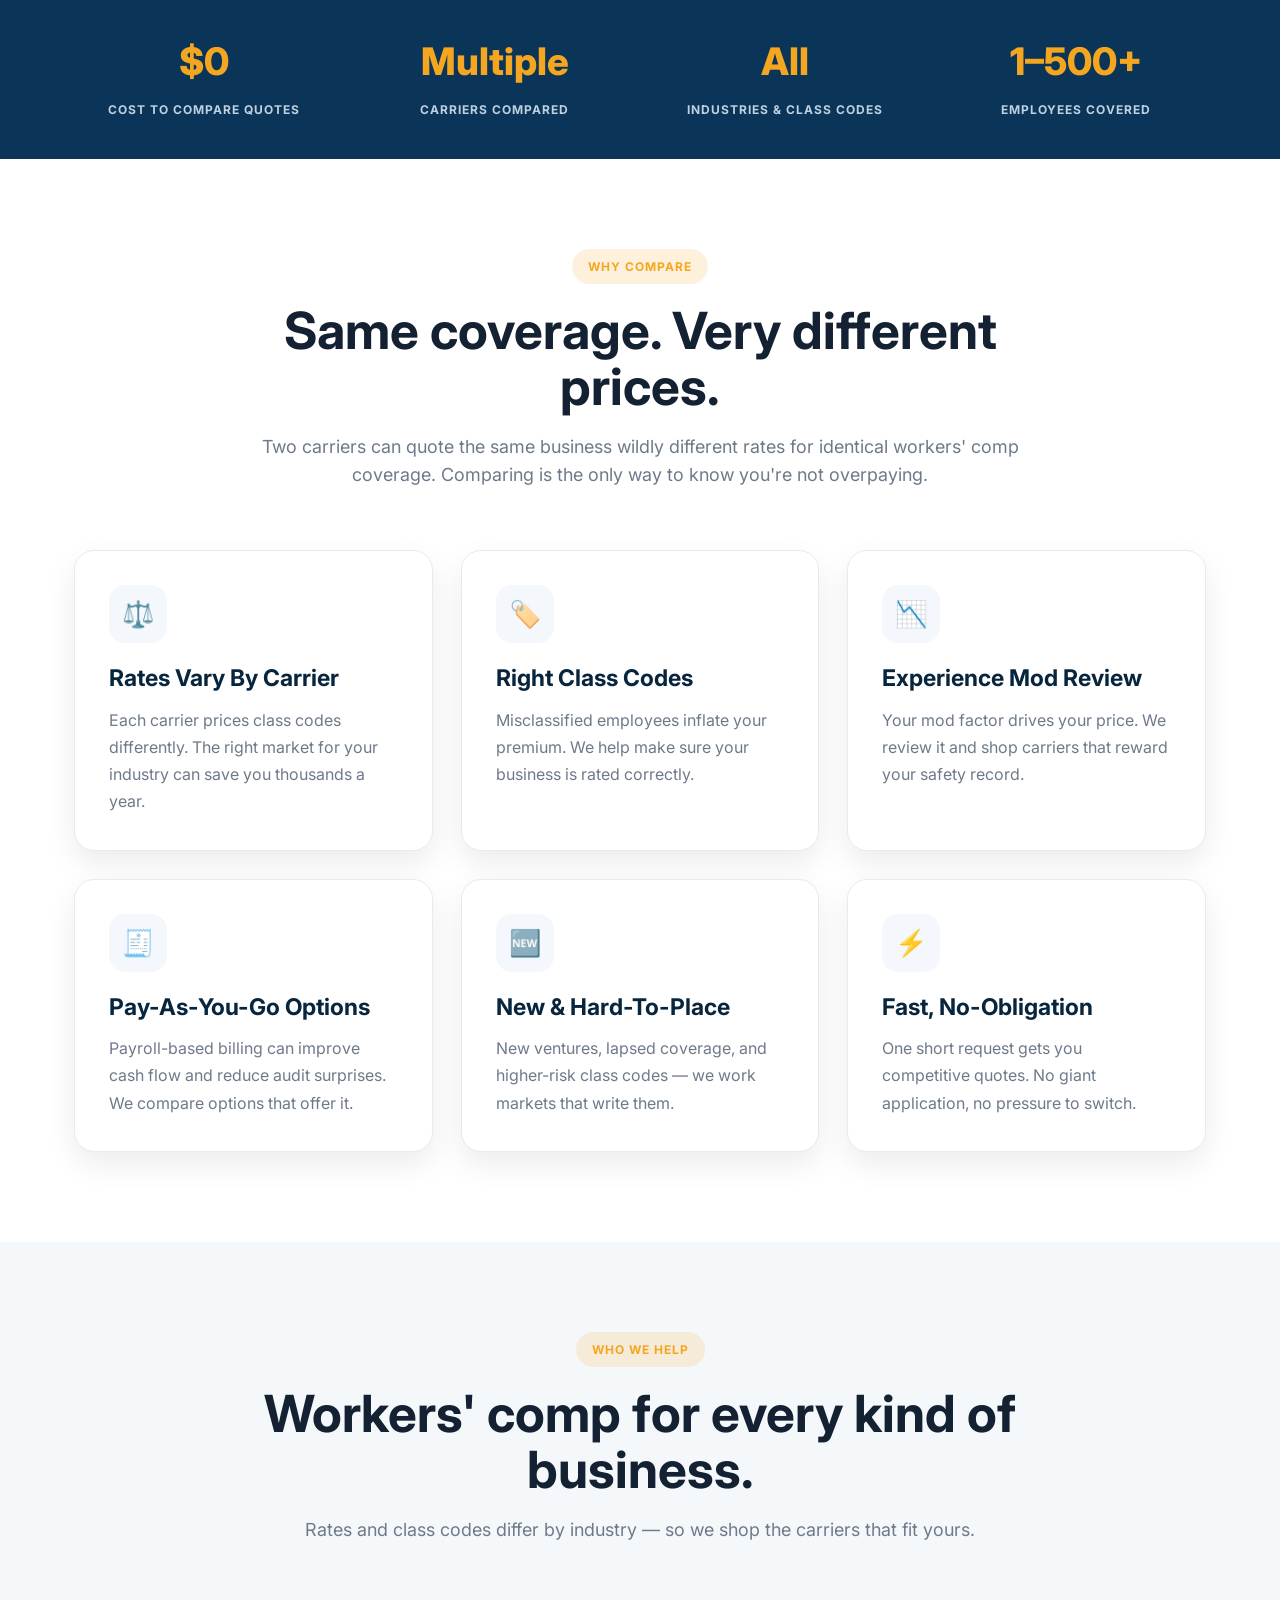
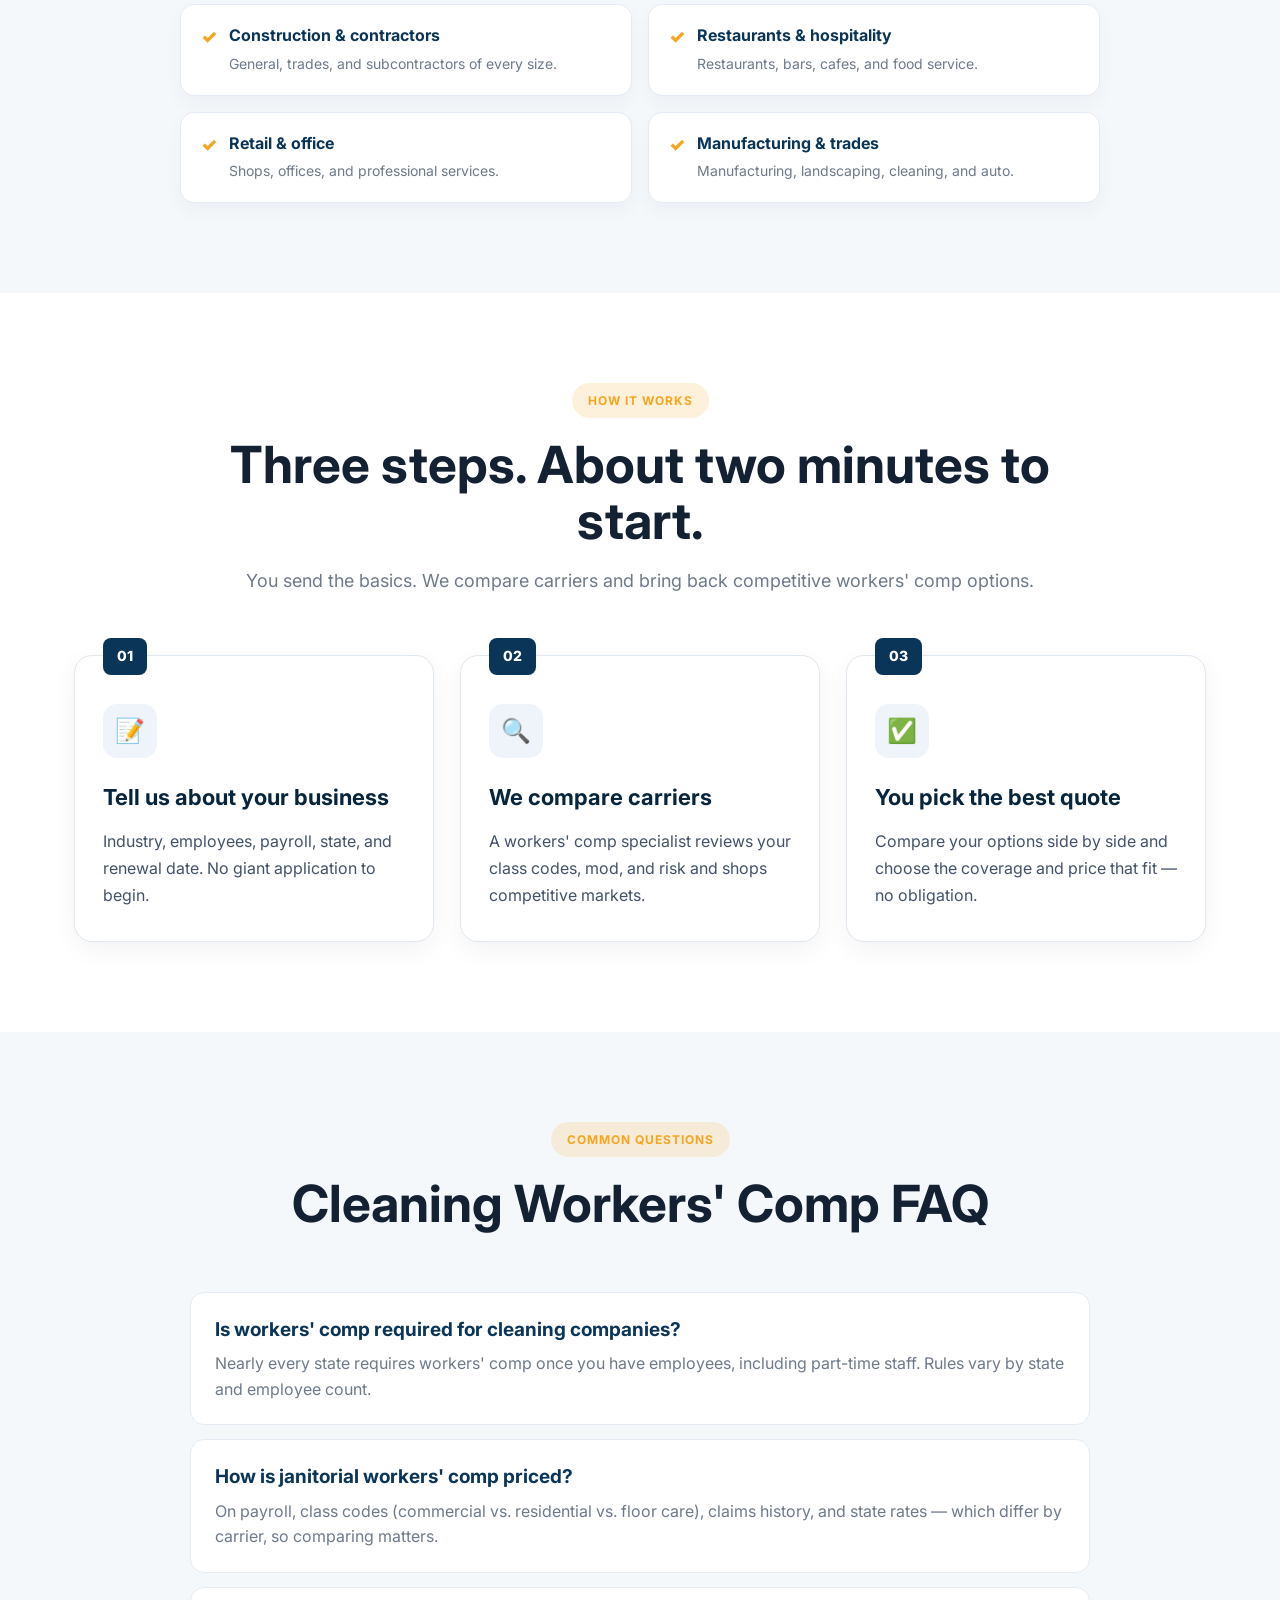
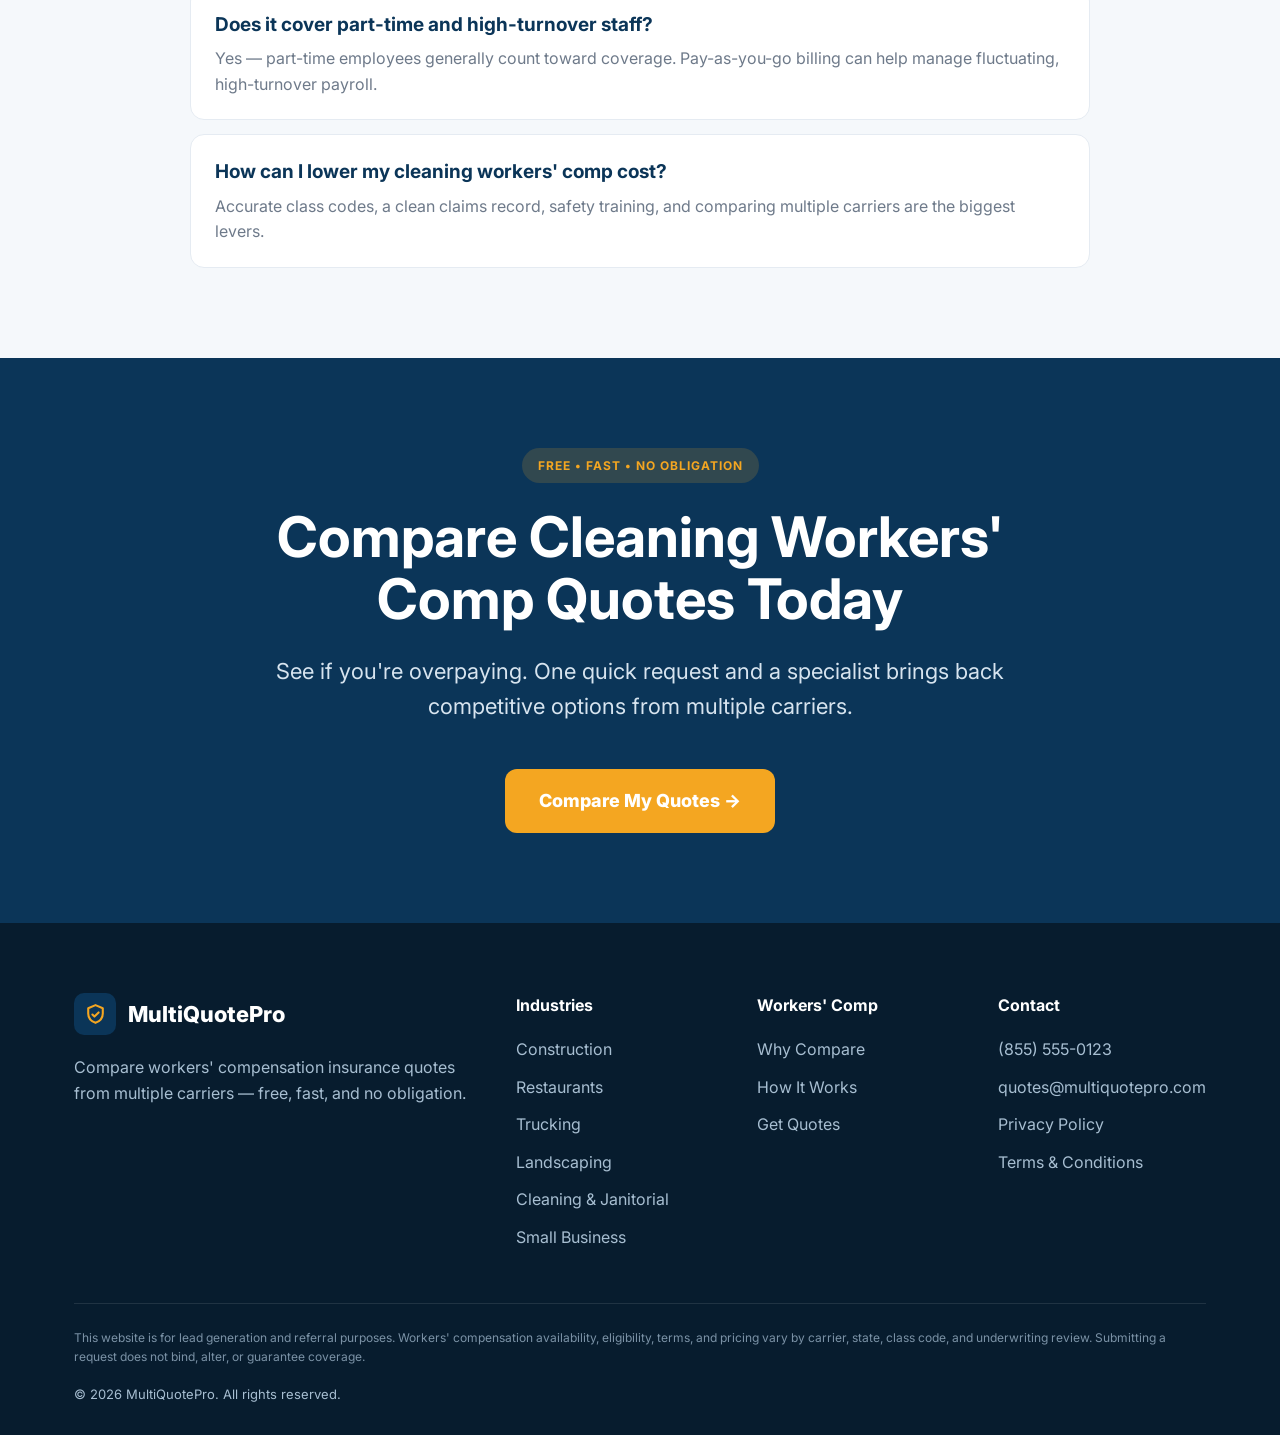
==== commit 6dd8b2ea: "Deploy multiquotepro.com — 2026-06-09 11:31" ====
--- a/cleaning-workers-comp.html
+++ b/cleaning-workers-comp.html
@@ -3,11 +3,11 @@
 <head>
 <meta charset="UTF-8" />
 <meta name="viewport" content="width=device-width, initial-scale=1.0" />
-<title>Cleaning & Janitorial Workers' Comp Insurance | Compare Quotes | MultiQuotePro</title>
+<title>Cleaning &amp; Janitorial Workers' Comp Insurance | MultiQuotePro</title>
 <meta name="description" content="Compare cleaning and janitorial workers' compensation insurance quotes from multiple carriers. Coverage for commercial cleaning, maid services, and janitorial companies. Free, fast, no obligation." />
 <meta property="og:type" content="website" />
 <meta property="og:site_name" content="MultiQuotePro" />
-<meta property="og:title" content="Cleaning & Janitorial Workers' Comp Insurance | Compare Quotes | MultiQuotePro" />
+<meta property="og:title" content="Cleaning &amp; Janitorial Workers' Comp Insurance | MultiQuotePro" />
 <meta property="og:description" content="Compare cleaning and janitorial workers' compensation insurance quotes from multiple carriers. Coverage for commercial cleaning, maid services, and janitorial companies. Free, fast, no obligation." />
 <meta property="og:url" content="https://multiquotepro.com/cleaning-workers-comp.html" />
 <meta property="og:image" content="https://multiquotepro.com/og.png" />
@@ -16,9 +16,47 @@
 <link rel="preconnect" href="https://fonts.googleapis.com">
 <link rel="preconnect" href="https://fonts.gstatic.com" crossorigin>
 <link href="https://fonts.googleapis.com/css2?family=Inter:wght@400;500;600;700;800&display=swap" rel="stylesheet">
+
+<!-- Google tag (gtag.js) — GA4 + Google Ads (standard across all pages) -->
+<script async src="https://www.googletagmanager.com/gtag/js?id=G-M279DR51PG"></script>
+<script>
+  window.dataLayer = window.dataLayer || [];
+  function gtag(){dataLayer.push(arguments);}
+  gtag('js', new Date());
+  gtag('config', 'G-M279DR51PG');
+  gtag('config', 'AW-17934471659');
+</script>
+<!-- Procure click-source capture: stores gclid/UTM on landing, attaches to the form -->
+<script>
+(function(){
+  try{
+    var qs = new URLSearchParams(window.location.search);
+    var keys = ['gclid','gbraid','wbraid','utm_source','utm_medium','utm_campaign','utm_term','utm_content'];
+    var store = {};
+    try{ var c=(document.cookie.match(/(?:^|; )pm_attr=([^;]*)/)||[])[1]; if(c) store=JSON.parse(decodeURIComponent(c))||{}; }catch(e){ store={}; }
+    var got=false;
+    keys.forEach(function(k){ var v=qs.get(k); if(v){ store[k]=v; got=true; } });
+    if(got || !store.landing){
+      if(!store.landing) store.landing=window.location.pathname;
+      if(!store.referrer) store.referrer=document.referrer||'';
+      document.cookie='pm_attr='+encodeURIComponent(JSON.stringify(store))+'; path=/; max-age=7776000; SameSite=Lax';
+    }
+    function fill(){
+      var f=document.querySelector('form'); if(!f) return;
+      Object.keys(store).forEach(function(k){
+        if(store[k] && !f.querySelector('[name="'+k+'"]')){
+          var i=document.createElement('input'); i.type='hidden'; i.name=k; i.value=store[k]; f.appendChild(i);
+        }
+      });
+    }
+    if(document.readyState!=='loading') fill(); else document.addEventListener('DOMContentLoaded', fill);
+  }catch(e){}
+})();
+</script>
 <style>
 :root{
   --navy:#0B3558;--navy-dark:#07253D;--gold:#F4A621;--gold-dark:#D88D13;
+  --accent:#F4A621;--accent-dark:#D88D13;
   --light:#F7F9FC;--text:#142132;--muted:#6E7A8A;--line:#E5EBF2;
   --radius:18px;--shadow:0 12px 30px rgba(0,0,0,.08);--container:1180px;
 }
@@ -33,13 +71,13 @@
 .nav-inner{height:82px;display:flex;align-items:center;justify-content:space-between;}
 .logo{display:flex;align-items:center;gap:12px;font-weight:800;color:var(--navy);font-size:22px;}
 .logo-box{width:42px;height:42px;border-radius:10px;background:var(--navy);display:flex;align-items:center;justify-content:center;color:var(--gold);}
-.logo-box svg{width:24px;height:24px;}
+.logo-box svg{width:25px;height:25px;}
 .nav-right{display:flex;align-items:center;gap:22px;}
 .nav-phone{font-weight:800;color:var(--navy);font-size:17px;white-space:nowrap;}
 .btn{display:inline-flex;align-items:center;justify-content:center;gap:10px;padding:16px 28px;border-radius:12px;font-weight:800;transition:.2s ease;cursor:pointer;border:none;}
-.btn-primary{background:var(--gold);color:#111;}
-.btn-primary:hover{background:var(--gold-dark);transform:translateY(-2px);}
-.hero{background:radial-gradient(1100px 480px at 78% -10%, rgba(244,166,33,.16), transparent 60%), linear-gradient(160deg,var(--navy) 0%, var(--navy-dark) 100%);color:#fff;padding:90px 0;}
+.btn-primary{background:var(--accent);color:#fff;}
+.btn-primary:hover{background:var(--accent-dark);transform:translateY(-2px);}
+.hero{background:radial-gradient(1100px 480px at 78% -10%, rgba(0,0,0,.10), transparent 60%), linear-gradient(160deg,var(--navy) 0%, var(--navy-dark) 100%);color:#fff;padding:90px 0;}
 .hero-grid{display:grid;grid-template-columns:1fr .95fr;gap:56px;align-items:center;}
 .eyebrow{display:inline-block;background:rgba(244,166,33,.16);color:var(--gold);padding:8px 16px;border-radius:999px;font-size:12px;font-weight:700;letter-spacing:1px;text-transform:uppercase;}
 .hero-title{font-size:clamp(38px,4.6vw,60px);line-height:1.08;font-weight:800;letter-spacing:-1.5px;margin:22px 0;max-width:720px;}
@@ -50,9 +88,11 @@
 .hero-points div{display:flex;align-items:flex-start;gap:12px;color:#fff;font-size:16px;}
 .hero-points span{color:var(--gold);font-weight:800;}
 .trust-line{margin:8px 0 26px;font-size:14px;color:#C7D8E7;font-weight:500;}
-.form-card{background:#fff;border-radius:var(--radius);padding:32px;box-shadow:var(--shadow);color:var(--text);}
-.form-card h3{font-size:27px;margin-bottom:10px;line-height:1.1;}
-.form-card > p{color:var(--muted);font-size:15px;margin-bottom:16px;}
+.form-card{background:#fff;border-radius:var(--radius);box-shadow:var(--shadow);color:var(--text);overflow:hidden;}
+.form-head{background:var(--accent);color:#fff;padding:24px 32px;}
+.form-head h3{font-size:25px;line-height:1.12;margin-bottom:6px;color:#fff;}
+.form-head p{color:rgba(255,255,255,.9);font-size:14px;}
+.form-body{padding:28px 32px 32px;}
 .form-stats{display:flex;border:1px solid var(--line);border-radius:10px;overflow:hidden;margin-bottom:20px;}
 .form-stat{flex:1;text-align:center;padding:10px 8px;border-right:1px solid var(--line);}
 .form-stat:last-child{border-right:none;}
@@ -74,7 +114,7 @@
 .tcpa a{color:#7B8794;text-decoration:underline;}
 .stats{background:var(--navy);padding:40px 0;}
 .stats-grid{display:grid;grid-template-columns:repeat(4,1fr);gap:30px;text-align:center;}
-.stat h2{color:#fff;font-size:40px;font-weight:800;}
+.stat h2{color:#fff;font-size:38px;font-weight:800;}
 .stat h2 span{color:var(--gold);}
 .stat p{color:#BFD0E0;text-transform:uppercase;letter-spacing:1px;font-size:12px;font-weight:700;margin-top:8px;}
 .section{padding:90px 0;}
@@ -114,6 +154,20 @@
 footer a{color:#A7BED1;display:block;margin-bottom:12px;}
 .footer-disclaimer{border-top:1px solid rgba(255,255,255,.1);padding-top:24px;font-size:12px;line-height:1.6;color:#7B92A6;margin-bottom:18px;}
 .footer-bottom{font-size:13px;}
+.article{max-width:820px;margin:0 auto;padding:70px 0;}
+.article h1{font-size:clamp(30px,4vw,46px);color:var(--navy);line-height:1.12;margin-bottom:18px;}
+.article .lede{font-size:19px;color:var(--muted);margin-bottom:30px;}
+.article h2{color:var(--navy);font-size:26px;margin:34px 0 12px;}
+.article p{color:#39485B;font-size:17px;margin-bottom:16px;}
+.article .back{display:inline-block;margin-top:30px;font-weight:700;color:var(--accent);}
+.legal{max-width:820px;margin:0 auto;padding:70px 0;}
+.legal h1{font-size:38px;color:var(--navy);margin-bottom:10px;}
+.legal h2{color:var(--navy);font-size:22px;margin:28px 0 10px;}
+.legal p{color:#39485B;margin-bottom:14px;}
+.thanks{max-width:680px;margin:0 auto;padding:110px 24px;text-align:center;}
+.thanks .badge{width:84px;height:84px;border-radius:50%;background:rgba(244,166,33,.15);color:var(--accent);display:flex;align-items:center;justify-content:center;font-size:40px;margin:0 auto 26px;}
+.thanks h1{font-size:40px;color:var(--navy);margin-bottom:16px;}
+.thanks p{font-size:19px;color:var(--muted);margin-bottom:14px;}
 @media(max-width:980px){
 .hero-grid,.review-grid,.how-grid,.footer-grid,.stats-grid,.seg-grid{grid-template-columns:1fr;}
 .form-grid{grid-template-columns:1fr;}
@@ -127,58 +181,78 @@
 </style>
 </head>
 <body>
-<div class="top-bar">Compare workers' compensation insurance quotes for your business &#8212; fast, free, and no obligation.</div>
-<header class="nav"><div class="container nav-inner">
-<a href="/" class="logo"><div class="logo-box"><svg viewBox="0 0 24 24" fill="none" stroke="currentColor" stroke-width="2" stroke-linecap="round" stroke-linejoin="round"><path d="M12 3l7 3v5c0 4.5-3 7.5-7 9-4-1.5-7-4.5-7-9V6z"/><path d="M9 12l2 2 4-4"/></svg></div>MultiQuotePro</a>
-<div class="nav-right"><a href="tel:18555550123" class="nav-phone">(855) 555-0123</a><a href="#form" class="btn btn-primary">Compare Quotes &#8594;</a></div>
-</div></header>
-<section class="hero"><div class="container hero-grid">
+<div class="top-bar">Compare workers' compensation insurance quotes for your business — fast, free, and no obligation.</div>
+
+<header class="nav">
+<div class="container nav-inner">
+<a href="/" class="logo">
+<div class="logo-box"><svg viewBox="0 0 24 24" fill="none" stroke="currentColor" stroke-width="2" stroke-linecap="round" stroke-linejoin="round"><path d="M12 3l7 3v5c0 4.5-3 7.5-7 9-4-1.5-7-4.5-7-9V6z"/><path d="M9 12l2 2 4-4"/></svg></div>
+MultiQuotePro
+</a>
+<div class="nav-right">
+<a href="tel:18555550123" class="nav-phone">(855) 555-0123</a>
+<a href="#form" class="btn btn-primary">Compare My Quotes →</a>
+</div>
+</div>
+</header>
+
+<section class="hero">
+<div class="container hero-grid">
 <div>
 <div class="eyebrow">Cleaning Workers' Comp Quotes</div>
 <h1 class="hero-title">Compare <span class="highlight">Cleaning Workers' Comp</span> Quotes.</h1>
-<p>Slips, chemical exposure, and high staff turnover make cleaning a frequent-claim class &#8212; and rates vary widely by carrier. We compare multiple markets to find the right coverage at the right price.</p>
+<p>Slips, chemical exposure, and high staff turnover make cleaning a frequent-claim class — and rates vary widely by carrier. We compare multiple markets to find the right coverage at the right price.</p>
 <p class="mini-proof">For commercial cleaning, residential and maid services, janitorial, window cleaning, and post-construction cleanup.</p>
-<div class="hero-points"><div><span>&#10003;</span> Compare carriers that specialize in janitorial class codes</div><div><span>&#10003;</span> High-turnover and part-time payroll handled correctly</div><div><span>&#10003;</span> Residential and commercial cleaning both welcome</div><div><span>&#10003;</span> Free, fast, and no obligation</div></div>
-<p class="trust-line">Workers' comp for solo cleaners with staff up to large janitorial companies.</p>
-<a href="#form" class="btn btn-primary">Compare My Quotes &#8594;</a>
-</div>
+<div class="hero-points">
+<div><span>✓</span> Compare multiple carriers in one quick request</div>
+<div><span>✓</span> Stop overpaying — workers' comp rates aren't all the same</div>
+<div><span>✓</span> New ventures, shopping, and lapsed coverage welcome</div>
+<div><span>✓</span> Free, fast, and no obligation</div>
+</div>
+<p class="trust-line">Coverage compared for businesses of every size, from 1 employee to 500+.</p>
+<a href="#form" class="btn btn-primary">Compare My Quotes →</a>
+</div>
+
 <div class="form-card" id="form">
+<div class="form-head">
 <h3>Compare Your Cleaning Workers' Comp Quotes</h3>
-<p>Submit the basics below. A workers' comp specialist follows up with competitive options &#8212; no obligation.</p>
+<p>Submit the basics below. A workers' comp specialist follows up with competitive options — no obligation.</p>
+</div>
+<div class="form-body">
 <div class="form-stats">
-<div class="form-stat"><strong>$0</strong><span>To Compare</span></div>
-<div class="form-stat"><strong>Multiple</strong><span>Carriers</span></div>
-<div class="form-stat"><strong>All</strong><span>Industries</span></div>
-<div class="form-stat"><strong>Fast</strong><span>Turnaround</span></div>
+  <div class="form-stat"><strong>$0</strong><span>To Compare</span></div>
+  <div class="form-stat"><strong>Multiple</strong><span>Carriers</span></div>
+  <div class="form-stat"><strong>All</strong><span>Industries</span></div>
+  <div class="form-stat"><strong>Fast</strong><span>Turnaround</span></div>
 </div>
 <form action="https://procure-lead-engine.dan-fda.workers.dev/submit" method="POST">
   <input type="hidden" name="lead_source" value="multiquotepro.com/cleaning-workers-comp" />
   <input type="text" name="_gotcha" style="display:none !important" tabindex="-1" autocomplete="off" aria-hidden="true" />
+  <input type="hidden" name="site" value="multiquotepro.com" />
   <input type="hidden" name="vertical" value="Workers Compensation Insurance" />
   <input type="hidden" name="_redirect" value="https://multiquotepro.com/thank-you.html" />
-
 <div class="form-grid">
-<div>
+<div class="">
 <label class="field-label" for="first_name">First Name</label>
 <input id="first_name" type="text" name="first_name" autocomplete="given-name" required>
 </div>
-<div>
+<div class="">
 <label class="field-label" for="last_name">Last Name</label>
 <input id="last_name" type="text" name="last_name" autocomplete="family-name" required>
 </div>
-<div>
+<div class="">
 <label class="field-label" for="phone">Phone</label>
 <input id="phone" type="tel" name="phone" placeholder="(555) 555-5555" autocomplete="tel" inputmode="tel" pattern="[\d\s\-\(\)\.]{10,20}" required>
 </div>
-<div>
+<div class="">
 <label class="field-label" for="email">Email</label>
 <input id="email" type="email" name="email" autocomplete="email" required>
 </div>
 <div class="full">
 <label class="field-label" for="company">Business Name</label>
-<input id="company" type="text" name="company" autocomplete="organization" placeholder="Optional">
-</div>
-<div>
+<input id="company" type="text" name="company" placeholder="Optional" autocomplete="organization">
+</div>
+<div class="">
 <label class="field-label" for="industry">Industry</label>
 <select id="industry" name="industry" required>
 <option value="">Select one</option>
@@ -195,7 +269,7 @@
 <option>Other</option>
 </select>
 </div>
-<div>
+<div class="">
 <label class="field-label" for="employees">Employees</label>
 <select id="employees" name="employees" required>
 <option value="">Select one</option>
@@ -207,9 +281,9 @@
 <option>100+</option>
 </select>
 </div>
-<div>
-<label class="field-label" for="payroll">Annual Payroll</label>
-<select id="payroll" name="annual_payroll">
+<div class="">
+<label class="field-label" for="annual_payroll">Annual Payroll</label>
+<select id="annual_payroll" name="annual_payroll">
 <option value="">Select one</option>
 <option>Under $250k</option>
 <option>$250k–$500k</option>
@@ -218,11 +292,11 @@
 <option>$5M+</option>
 </select>
 </div>
-<div>
+<div class="">
 <label class="field-label" for="state">State</label>
 <input id="state" type="text" name="state" placeholder="e.g. CA" autocomplete="address-level1">
 </div>
-<div>
+<div class="">
 <label class="field-label" for="current_coverage">Current Coverage</label>
 <select id="current_coverage" name="current_coverage">
 <option value="">Select one</option>
@@ -231,14 +305,12 @@
 <option>Coverage lapsed / cancelled</option>
 </select>
 </div>
-<div>
+<div class="">
 <label class="field-label" for="renewal_date">Renewal Date</label>
 <input id="renewal_date" type="date" name="renewal_date">
 </div>
 <div class="full">
-<p style="font-weight:700; color:#142132; margin:4px 0 14px; font-size:16px;">
-Most businesses that compare find a lower workers' comp rate — same coverage, less money.
-</p>
+<p style="font-weight:700; color:#142132; margin:4px 0 14px; font-size:16px;">Most businesses that compare find a lower workers' comp rate — same coverage, less money.</p>
 <button class="btn btn-primary submit-btn" type="submit">Compare My Quotes →</button>
 <div class="trust-strip"><span class="tbadge">🔒 SSL Secured</span><span class="tbadge">✓ TCPA-Compliant Consent</span><span class="tbadge">🚫 Never Sold or Shared</span><span class="tbadge">✓ Free &amp; No Obligation</span></div>
 <p class="secondary-label">Want quotes on other coverage too?</p>
@@ -250,57 +322,246 @@
 </div>
 </div>
 </div>
-<div class="tcpa">
-By clicking "Compare My Quotes," you agree to be contacted by The Partners Group and its representatives via phone call, text message, and email regarding workers' compensation and related insurance products or services using automated technology at the contact information provided, even if your number is listed on a state or federal Do Not Call list. Consent is not a condition of purchase. Message and data rates may apply. View our <a href="/privacy-policy.html" target="_blank">Privacy Policy</a>.
-</div>
+<div class="tcpa">By clicking "Compare My Quotes," you agree to be contacted by The Partners Group and its representatives via phone call, text message, and email regarding workers' compensation and related insurance products or services using automated technology at the contact information provided, even if your number is listed on a state or federal Do Not Call list. Consent is not a condition of purchase. Message and data rates may apply. View our <a href="/privacy-policy.html" target="_blank">Privacy Policy</a>.</div>
 </form>
 </div>
-</div></section>
-<section class="stats"><div class="container stats-grid">
+</div>
+</div>
+</section>
+
+<section class="stats">
+<div class="container stats-grid">
 <div class="stat"><h2><span>$0</span></h2><p>Cost To Compare Quotes</p></div>
 <div class="stat"><h2><span>Multiple</span></h2><p>Carriers Compared</p></div>
 <div class="stat"><h2><span>All</span></h2><p>Industries &amp; Class Codes</p></div>
-<div class="stat"><h2><span>1&#8211;500+</span></h2><p>Employees Covered</p></div>
-</div></section>
-<section class="section" id="why"><div class="container">
-<div class="section-head"><div class="eyebrow">Why Compare</div><h2>Same coverage. Very different prices.</h2>
-<p>Carriers price cleaning workers' comp differently &#8212; comparing multiple markets is the only way to know you're not overpaying.</p></div>
-<div class="review-grid"><div class="review-card"><div class="review-icon">&#9878;</div><h3>Rates Vary By Carrier</h3><p>Cleaning rates differ widely by carrier. Comparing multiple markets finds your best price.</p></div><div class="review-card"><div class="review-icon">&#129529;</div><h3>Right Class Codes</h3><p>Commercial, residential, and floor-care work are rated differently. Correct codes keep premiums accurate.</p></div><div class="review-card"><div class="review-icon">&#128201;</div><h3>Experience Mod Review</h3><p>A clean claims record should lower your cost. We shop carriers that reward it.</p></div><div class="review-card"><div class="review-icon">&#9889;</div><h3>Fast &amp; No-Obligation</h3><p>One short request gets competitive quotes &#8212; no giant application, no pressure.</p></div></div>
-</div></section>
-<section class="section how-section"><div class="container">
-<div class="section-head"><div class="eyebrow">Who We Help</div><h2>Coverage tuned to your operation.</h2></div>
-<div class="seg-grid"><div class="seg-item"><span class="check">&#10003;</span><div><strong>Commercial Cleaning</strong><span>Offices, retail, and facility cleaning.</span></div></div><div class="seg-item"><span class="check">&#10003;</span><div><strong>Residential / Maid Services</strong><span>Home cleaning and maid services.</span></div></div><div class="seg-item"><span class="check">&#10003;</span><div><strong>Janitorial</strong><span>Contracted janitorial and custodial.</span></div></div><div class="seg-item"><span class="check">&#10003;</span><div><strong>Window Cleaning</strong><span>Window and exterior cleaning.</span></div></div><div class="seg-item"><span class="check">&#10003;</span><div><strong>Carpet &amp; Floor Care</strong><span>Carpet, tile, and floor-care specialists.</span></div></div><div class="seg-item"><span class="check">&#10003;</span><div><strong>Post-Construction Cleanup</strong><span>Final cleans and construction cleanup.</span></div></div></div>
-</div></section>
-<section class="section"><div class="container">
-<div class="section-head"><div class="eyebrow">How It Works</div>
+<div class="stat"><h2><span>1–500+</span></h2><p>Employees Covered</p></div>
+</div>
+</section>
+
+<section class="section" id="services">
+<div class="container">
+<div class="section-head">
+<div class="eyebrow">Why Compare</div>
+<h2>Same coverage. Very different prices.</h2>
+<p>Two carriers can quote the same business wildly different rates for identical workers' comp coverage. Comparing is the only way to know you're not overpaying.</p>
+</div>
+<div class="review-grid">
+<div class="review-card">
+<div class="review-icon">⚖️</div>
+<h3>Rates Vary By Carrier</h3>
+<p>Each carrier prices class codes differently. The right market for your industry can save you thousands a year.</p>
+</div>
+<div class="review-card">
+<div class="review-icon">🏷️</div>
+<h3>Right Class Codes</h3>
+<p>Misclassified employees inflate your premium. We help make sure your business is rated correctly.</p>
+</div>
+<div class="review-card">
+<div class="review-icon">📉</div>
+<h3>Experience Mod Review</h3>
+<p>Your mod factor drives your price. We review it and shop carriers that reward your safety record.</p>
+</div>
+<div class="review-card">
+<div class="review-icon">🧾</div>
+<h3>Pay-As-You-Go Options</h3>
+<p>Payroll-based billing can improve cash flow and reduce audit surprises. We compare options that offer it.</p>
+</div>
+<div class="review-card">
+<div class="review-icon">🆕</div>
+<h3>New &amp; Hard-To-Place</h3>
+<p>New ventures, lapsed coverage, and higher-risk class codes — we work markets that write them.</p>
+</div>
+<div class="review-card">
+<div class="review-icon">⚡</div>
+<h3>Fast, No-Obligation</h3>
+<p>One short request gets you competitive quotes. No giant application, no pressure to switch.</p>
+</div>
+</div>
+</div>
+</section>
+
+<section class="section how-section">
+<div class="container">
+<div class="section-head">
+<div class="eyebrow">Who We Help</div>
+<h2>Workers' comp for every kind of business.</h2>
+<p>Rates and class codes differ by industry — so we shop the carriers that fit yours.</p>
+</div>
+<div class="seg-grid">
+<div class="seg-item"><span class="check">✓</span><div><strong>Construction &amp; contractors</strong><span>General, trades, and subcontractors of every size.</span></div></div>
+<div class="seg-item"><span class="check">✓</span><div><strong>Restaurants &amp; hospitality</strong><span>Restaurants, bars, cafes, and food service.</span></div></div>
+<div class="seg-item"><span class="check">✓</span><div><strong>Retail &amp; office</strong><span>Shops, offices, and professional services.</span></div></div>
+<div class="seg-item"><span class="check">✓</span><div><strong>Manufacturing &amp; trades</strong><span>Manufacturing, landscaping, cleaning, and auto.</span></div></div>
+</div>
+</div>
+</section>
+
+<section class="section">
+<div class="container">
+<div class="section-head">
+<div class="eyebrow">How It Works</div>
 <h2>Three steps. About two minutes to start.</h2>
-<p>You send the basics. We compare carriers and bring back competitive workers' comp options.</p></div>
+<p>You send the basics. We compare carriers and bring back competitive workers' comp options.</p>
+</div>
 <div class="how-grid">
-<div class="how-card"><div class="step-badge">01</div><div class="how-icon">&#128221;</div><h3>Tell us about your business</h3><p>Industry, employees, payroll, state, and renewal date. No giant application to begin.</p></div>
-<div class="how-card"><div class="step-badge">02</div><div class="how-icon">&#128269;</div><h3>We compare carriers</h3><p>A specialist reviews your class codes, mod, and risk and shops competitive markets.</p></div>
-<div class="how-card"><div class="step-badge">03</div><div class="how-icon">&#9989;</div><h3>You pick the best quote</h3><p>Compare options side by side and choose the coverage and price that fit &#8212; no obligation.</p></div>
-</div></div></section>
-<section class="section how-section"><div class="container">
-<div class="section-head"><div class="eyebrow">Common Questions</div><h2>Cleaning Workers' Comp FAQ</h2></div>
-<div class="faq"><div class="faq-item"><h3>Is workers' comp required for cleaning companies?</h3><p>Nearly every state requires workers' comp once you have employees, including part-time staff. Rules vary by state and employee count.</p></div><div class="faq-item"><h3>How is janitorial workers' comp priced?</h3><p>On payroll, class codes (commercial vs. residential vs. floor care), claims history, and state rates &#8212; which differ by carrier, so comparing matters.</p></div><div class="faq-item"><h3>Does it cover part-time and high-turnover staff?</h3><p>Yes &#8212; part-time employees generally count toward coverage. Pay-as-you-go billing can help manage fluctuating, high-turnover payroll.</p></div><div class="faq-item"><h3>How can I lower my cleaning workers' comp cost?</h3><p>Accurate class codes, a clean claims record, safety training, and comparing multiple carriers are the biggest levers.</p></div></div>
-</div></section>
-<section class="final-cta"><div class="container"><div class="cta-box">
-<div class="eyebrow">Free &#8226; Fast &#8226; No Obligation</div>
+<div class="how-card">
+<div class="step-badge">01</div>
+<div class="how-icon">📝</div>
+<h3>Tell us about your business</h3>
+<p>Industry, employees, payroll, state, and renewal date. No giant application to begin.</p>
+</div>
+<div class="how-card">
+<div class="step-badge">02</div>
+<div class="how-icon">🔍</div>
+<h3>We compare carriers</h3>
+<p>A workers' comp specialist reviews your class codes, mod, and risk and shops competitive markets.</p>
+</div>
+<div class="how-card">
+<div class="step-badge">03</div>
+<div class="how-icon">✅</div>
+<h3>You pick the best quote</h3>
+<p>Compare your options side by side and choose the coverage and price that fit — no obligation.</p>
+</div>
+</div>
+</div>
+</section>
+
+<section class="section how-section">
+<div class="container">
+<div class="section-head">
+<div class="eyebrow">Common Questions</div>
+<h2>Cleaning Workers' Comp FAQ</h2>
+</div>
+<div class="faq">
+<div class="faq-item">
+<h3>Is workers' comp required for cleaning companies?</h3>
+<p>Nearly every state requires workers' comp once you have employees, including part-time staff. Rules vary by state and employee count.</p>
+</div>
+<div class="faq-item">
+<h3>How is janitorial workers' comp priced?</h3>
+<p>On payroll, class codes (commercial vs. residential vs. floor care), claims history, and state rates — which differ by carrier, so comparing matters.</p>
+</div>
+<div class="faq-item">
+<h3>Does it cover part-time and high-turnover staff?</h3>
+<p>Yes — part-time employees generally count toward coverage. Pay-as-you-go billing can help manage fluctuating, high-turnover payroll.</p>
+</div>
+<div class="faq-item">
+<h3>How can I lower my cleaning workers' comp cost?</h3>
+<p>Accurate class codes, a clean claims record, safety training, and comparing multiple carriers are the biggest levers.</p>
+</div>
+</div>
+</div>
+</section>
+
+<section class="final-cta">
+<div class="container">
+<div class="cta-box">
+<div class="eyebrow">Free • Fast • No Obligation</div>
 <h2>Compare Cleaning Workers' Comp Quotes Today</h2>
 <p>See if you're overpaying. One quick request and a specialist brings back competitive options from multiple carriers.</p>
-<a href="#form" class="btn btn-primary">Compare My Quotes &#8594;</a>
-</div></div></section>
-<footer id="contact"><div class="container"><div class="footer-grid">
-<div><div class="logo" style="color:#fff;margin-bottom:20px"><div class="logo-box"><svg viewBox="0 0 24 24" fill="none" stroke="currentColor" stroke-width="2" stroke-linecap="round" stroke-linejoin="round"><path d="M12 3l7 3v5c0 4.5-3 7.5-7 9-4-1.5-7-4.5-7-9V6z"/><path d="M9 12l2 2 4-4"/></svg></div>MultiQuotePro</div>
-<p>Compare workers' compensation insurance quotes from multiple carriers &#8212; free, fast, and no obligation.</p></div>
-<div><h4>Industries</h4><a href="/construction-workers-comp.html">Construction</a><a href="/restaurant-workers-comp.html">Restaurants</a><a href="/trucking-workers-comp.html">Trucking</a><a href="/landscaping-workers-comp.html">Landscaping</a><a href="/cleaning-workers-comp.html">Cleaning &amp; Janitorial</a><a href="/small-business-workers-comp.html">Small Business</a></div>
-<div><h4>Workers' Comp</h4><a href="/#why">Why Compare</a><a href="/#how">How It Works</a><a href="/#form">Get Quotes</a></div>
-<div><h4>Contact</h4><a href="tel:18555550123">(855) 555-0123</a><a href="mailto:quotes@multiquotepro.com">quotes@multiquotepro.com</a><a href="/privacy-policy.html">Privacy Policy</a><a href="/terms.html">Terms &amp; Conditions</a></div>
+<a href="#form" class="btn btn-primary">Compare My Quotes →</a>
+</div>
+</div>
+</section>
+
+<footer id="contact">
+<div class="container">
+<div class="footer-grid">
+<div>
+<div class="logo" style="color:#fff;margin-bottom:20px">
+<div class="logo-box"><svg viewBox="0 0 24 24" fill="none" stroke="currentColor" stroke-width="2" stroke-linecap="round" stroke-linejoin="round"><path d="M12 3l7 3v5c0 4.5-3 7.5-7 9-4-1.5-7-4.5-7-9V6z"/><path d="M9 12l2 2 4-4"/></svg></div>
+MultiQuotePro
+</div>
+<p>Compare workers' compensation insurance quotes from multiple carriers — free, fast, and no obligation.</p>
+</div>
+<div>
+<h4>Industries</h4>
+<a href="/construction-workers-comp.html">Construction</a>
+<a href="/restaurant-workers-comp.html">Restaurants</a>
+<a href="/trucking-workers-comp.html">Trucking</a>
+<a href="/landscaping-workers-comp.html">Landscaping</a>
+<a href="/cleaning-workers-comp.html">Cleaning &amp; Janitorial</a>
+<a href="/small-business-workers-comp.html">Small Business</a>
+</div>
+<div>
+<h4>Workers' Comp</h4>
+<a href="/#services">Why Compare</a>
+<a href="/#services">How It Works</a>
+<a href="/#form">Get Quotes</a>
+</div>
+<div>
+<h4>Contact</h4>
+<a href="tel:18555550123">(855) 555-0123</a>
+<a href="mailto:quotes@multiquotepro.com">quotes@multiquotepro.com</a>
+<a href="/privacy-policy.html">Privacy Policy</a>
+<a href="/terms.html">Terms &amp; Conditions</a>
+</div>
 </div>
 <div class="footer-disclaimer">This website is for lead generation and referral purposes. Workers' compensation availability, eligibility, terms, and pricing vary by carrier, state, class code, and underwriting review. Submitting a request does not bind, alter, or guarantee coverage.</div>
-<div class="footer-bottom">&#169; 2026 MultiQuotePro. All rights reserved.</div>
-</div></footer>
+<div class="footer-bottom">© 2026 MultiQuotePro. All rights reserved.</div>
+</div>
+</footer>
+
 <script>
-document.addEventListener("DOMContentLoaded",function(){var p=document.querySelector('input[name="phone"]');if(p){p.addEventListener("input",function(e){var v=e.target.value.replace(/\D/g,"").slice(0,10);if(v.length>6){e.target.value="("+v.slice(0,3)+") "+v.slice(3,6)+"-"+v.slice(6);}else if(v.length>3){e.target.value="("+v.slice(0,3)+") "+v.slice(3);}else if(v.length>0){e.target.value="("+v;}});}});
+document.addEventListener("DOMContentLoaded", function () {
+  const phoneInput = document.querySelector('input[name="phone"]');
+  if (phoneInput) {
+    phoneInput.addEventListener("input", function (e) {
+      let value = e.target.value.replace(/\D/g, "");
+      if (value.charAt(0) === "1") value = value.slice(1); // strip US country code — no area code starts with 1
+      value = value.slice(0, 10);
+      if (value.length > 6) {
+        e.target.value = `(${value.slice(0, 3)}) ${value.slice(3, 6)}-${value.slice(6)}`;
+      } else if (value.length > 3) {
+        e.target.value = `(${value.slice(0, 3)}) ${value.slice(3)}`;
+      } else if (value.length > 0) {
+        e.target.value = `(${value}`;
+      }
+    });
+  }
+});
 </script>
-</body></html>+<!-- Procure form analytics — GA4 funnel events (no PII to GA) + partial capture to separate DB -->
+<script>
+(function(){
+  var form = document.querySelector('form'); if(!form) return;
+  var ENDPOINT = 'https://procure-lead-engine.dan-fda.workers.dev/partial';
+  var SITE = 'multiquotepro.com';
+  var SKIP = {_gotcha:1,_redirect:1,site:1,lead_source:1,vertical:1,pm_sid:1,gclid:1,gbraid:1,wbraid:1,utm_source:1,utm_medium:1,utm_campaign:1,utm_term:1,utm_content:1};
+  var FIELDS = [];
+  Array.prototype.forEach.call(form.querySelectorAll('[name]'), function(el){
+    var n=el.name; if(!n||SKIP[n]||el.type==='hidden') return; if(FIELDS.indexOf(n)<0) FIELDS.push(n);
+  });
+  var sid;
+  try { sid = sessionStorage.getItem('pm_sid'); if(!sid){ sid = (window.crypto && crypto.randomUUID ? crypto.randomUUID() : (Date.now()+'-'+Math.random())); sessionStorage.setItem('pm_sid', sid); } }
+  catch(e){ sid = Date.now()+'-'+Math.random(); }
+  var attr = {};
+  try { var c=(document.cookie.match(/(?:^|; )pm_attr=([^;]*)/)||[])[1]; if(c) attr=JSON.parse(decodeURIComponent(c))||{}; } catch(e){}
+  if(!form.querySelector('[name="pm_sid"]')){ var h=document.createElement('input'); h.type='hidden'; h.name='pm_sid'; h.value=sid; form.appendChild(h); }
+  var started=false, reached={}, lastField='', t=null;
+  function v(n){ var el=form.querySelector('[name="'+n+'"]'); return el ? (el.value||'').trim() : ''; }
+  function fullname(){ return v('name') || [v('first_name'),v('last_name')].filter(Boolean).join(' '); }
+  function extra(){ var o={}, core={first_name:1,last_name:1,name:1,email:1,phone:1,association:1,community_size:1,role:1};
+    FIELDS.forEach(function(n){ if(!core[n]){ var val=v(n); if(val) o[n]=val; } }); return JSON.stringify(o); }
+  function snap(sub){ return {
+    session_id:sid, site:SITE, last_field:lastField, fields_reached:Object.keys(reached).length, submitted:sub?1:0,
+    name:fullname(), email:v('email'), phone:v('phone'),
+    association:v('association'), community_size:v('community_size'), role:v('role'), extra:extra(),
+    gclid:attr.gclid||'', utm_source:attr.utm_source||'', utm_medium:attr.utm_medium||'', utm_campaign:attr.utm_campaign||'',
+    utm_term:attr.utm_term||'', utm_content:attr.utm_content||'', landing:attr.landing||'', referrer:attr.referrer||'' }; }
+  function beacon(sub){ try{ var b=new Blob([JSON.stringify(snap(sub))],{type:'text/plain'});
+    if(navigator.sendBeacon) navigator.sendBeacon(ENDPOINT,b); else fetch(ENDPOINT,{method:'POST',body:JSON.stringify(snap(sub)),mode:'no-cors',keepalive:true}); }catch(e){} }
+  function ga(n,p){ try{ if(window.gtag) gtag('event',n,p||{}); }catch(e){} }
+  form.addEventListener('focusin', function(){ if(!started){ started=true; ga('form_start',{form:SITE}); beacon(false); } });
+  FIELDS.forEach(function(n,idx){ var el=form.querySelector('[name="'+n+'"]'); if(!el) return;
+    function mark(){ if(v(n) && !reached[n]){ reached[n]=true; lastField=n; ga('form_progress',{field_name:n, step:idx+1}); } }
+    el.addEventListener('blur', function(){ mark(); clearTimeout(t); t=setTimeout(function(){ beacon(false); },400); });
+    el.addEventListener('change', function(){ mark(); beacon(false); });
+  });
+  form.addEventListener('submit', function(){ beacon(true); });
+  window.addEventListener('pagehide', function(){ if(started) beacon(false); });
+  document.addEventListener('visibilitychange', function(){ if(document.visibilityState==='hidden' && started) beacon(false); });
+})();
+</script>
+</body>
+</html>
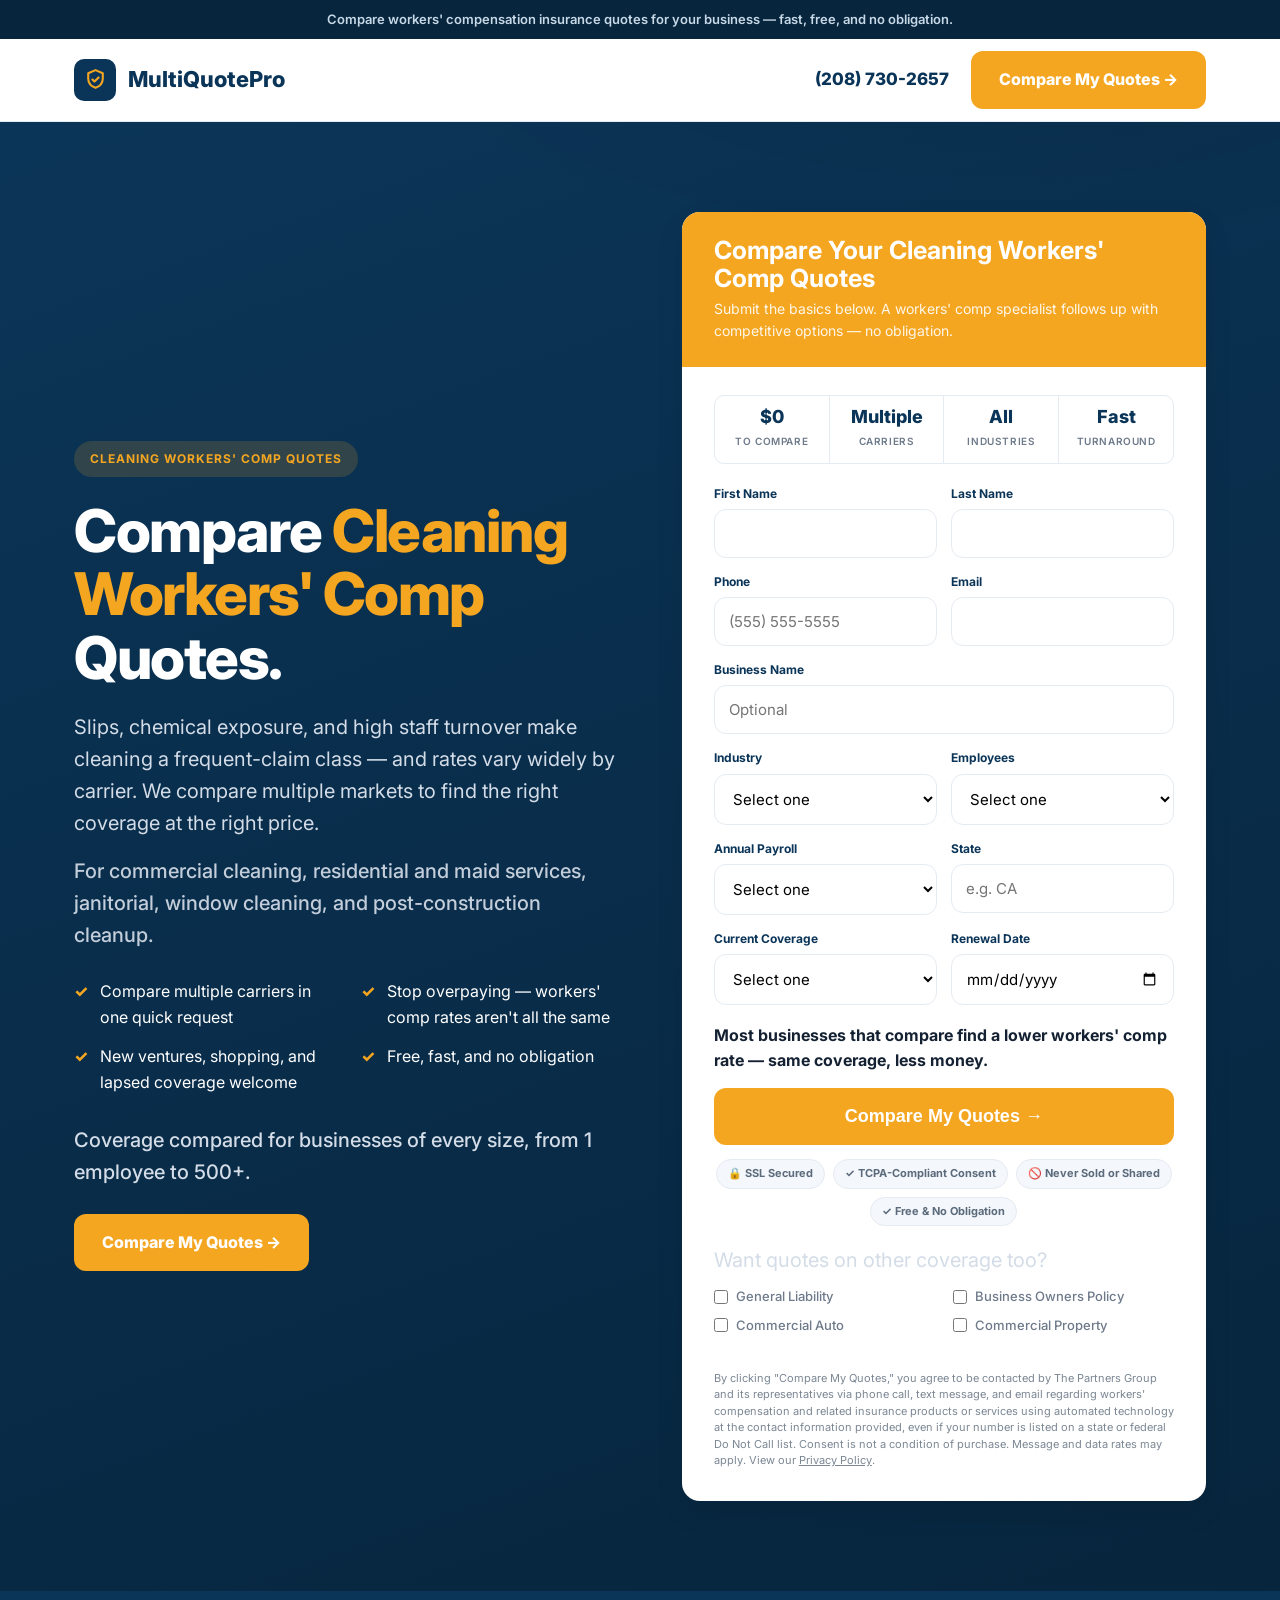
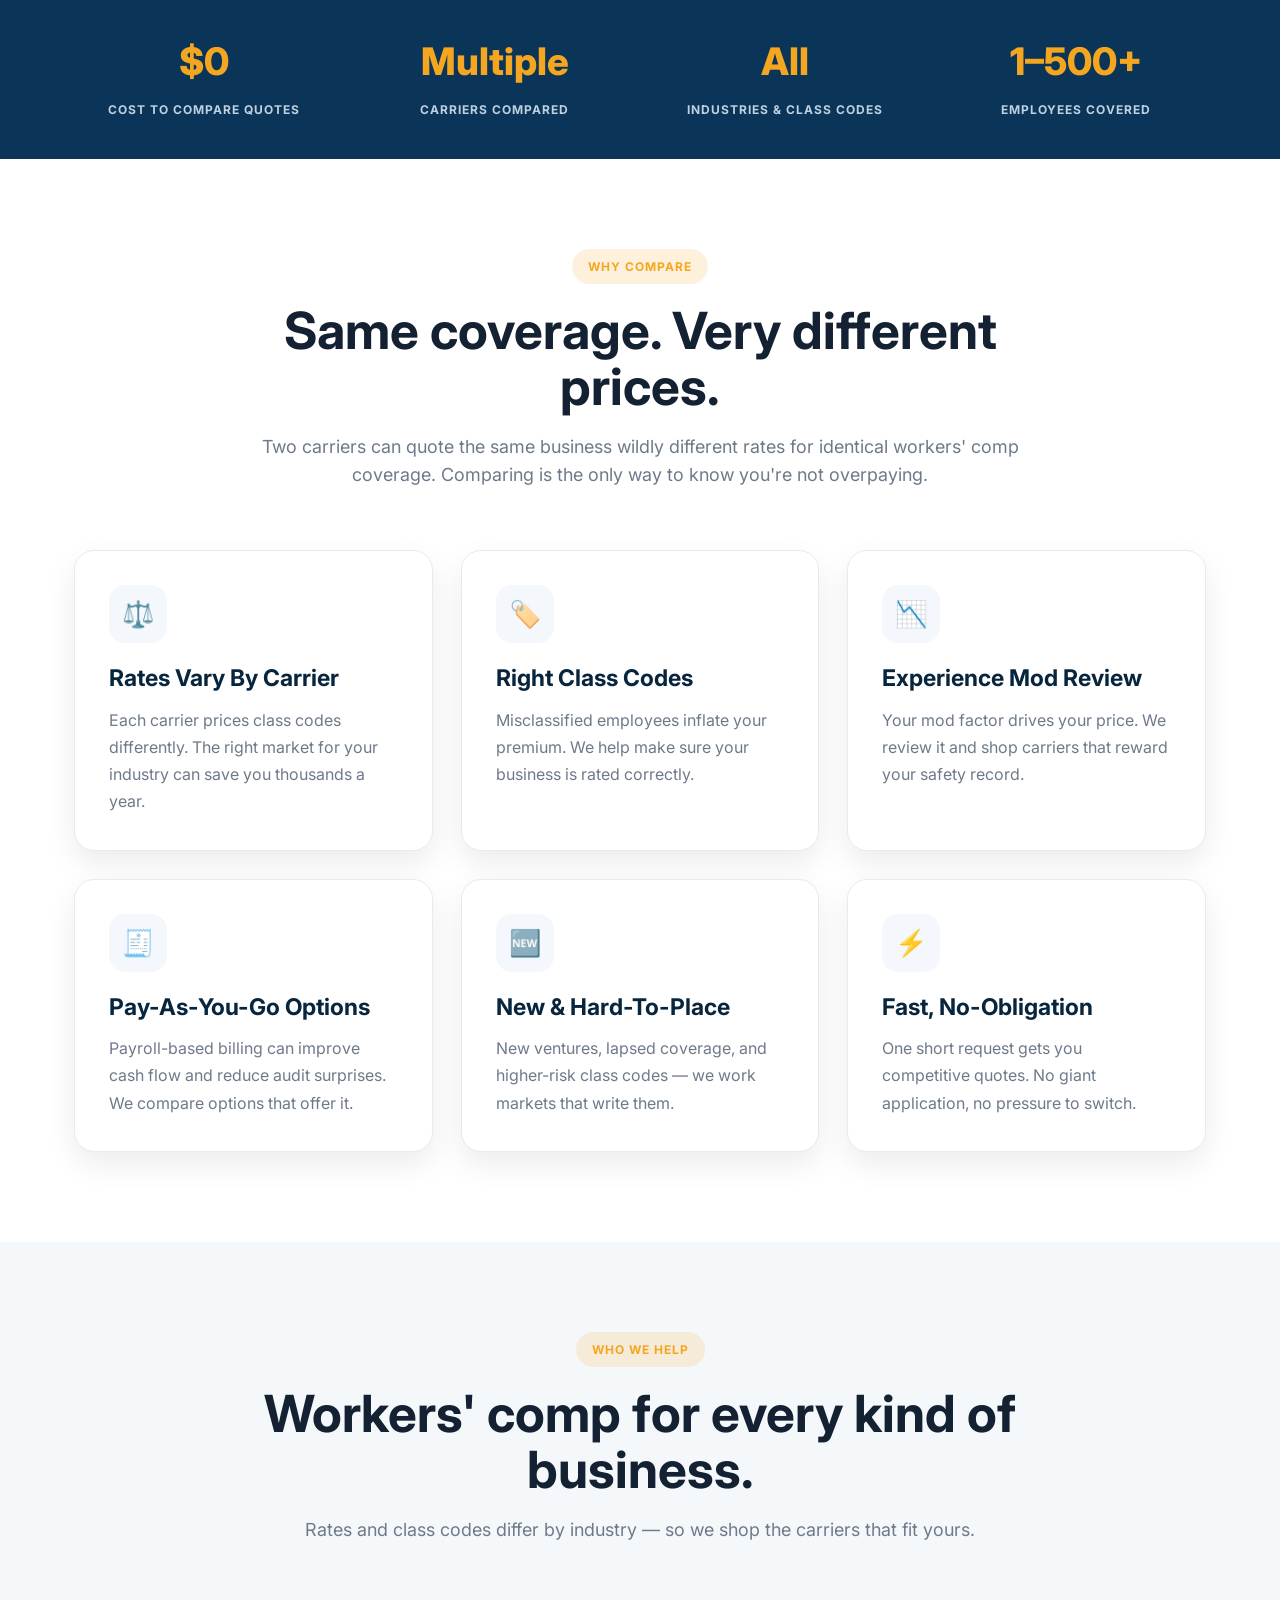
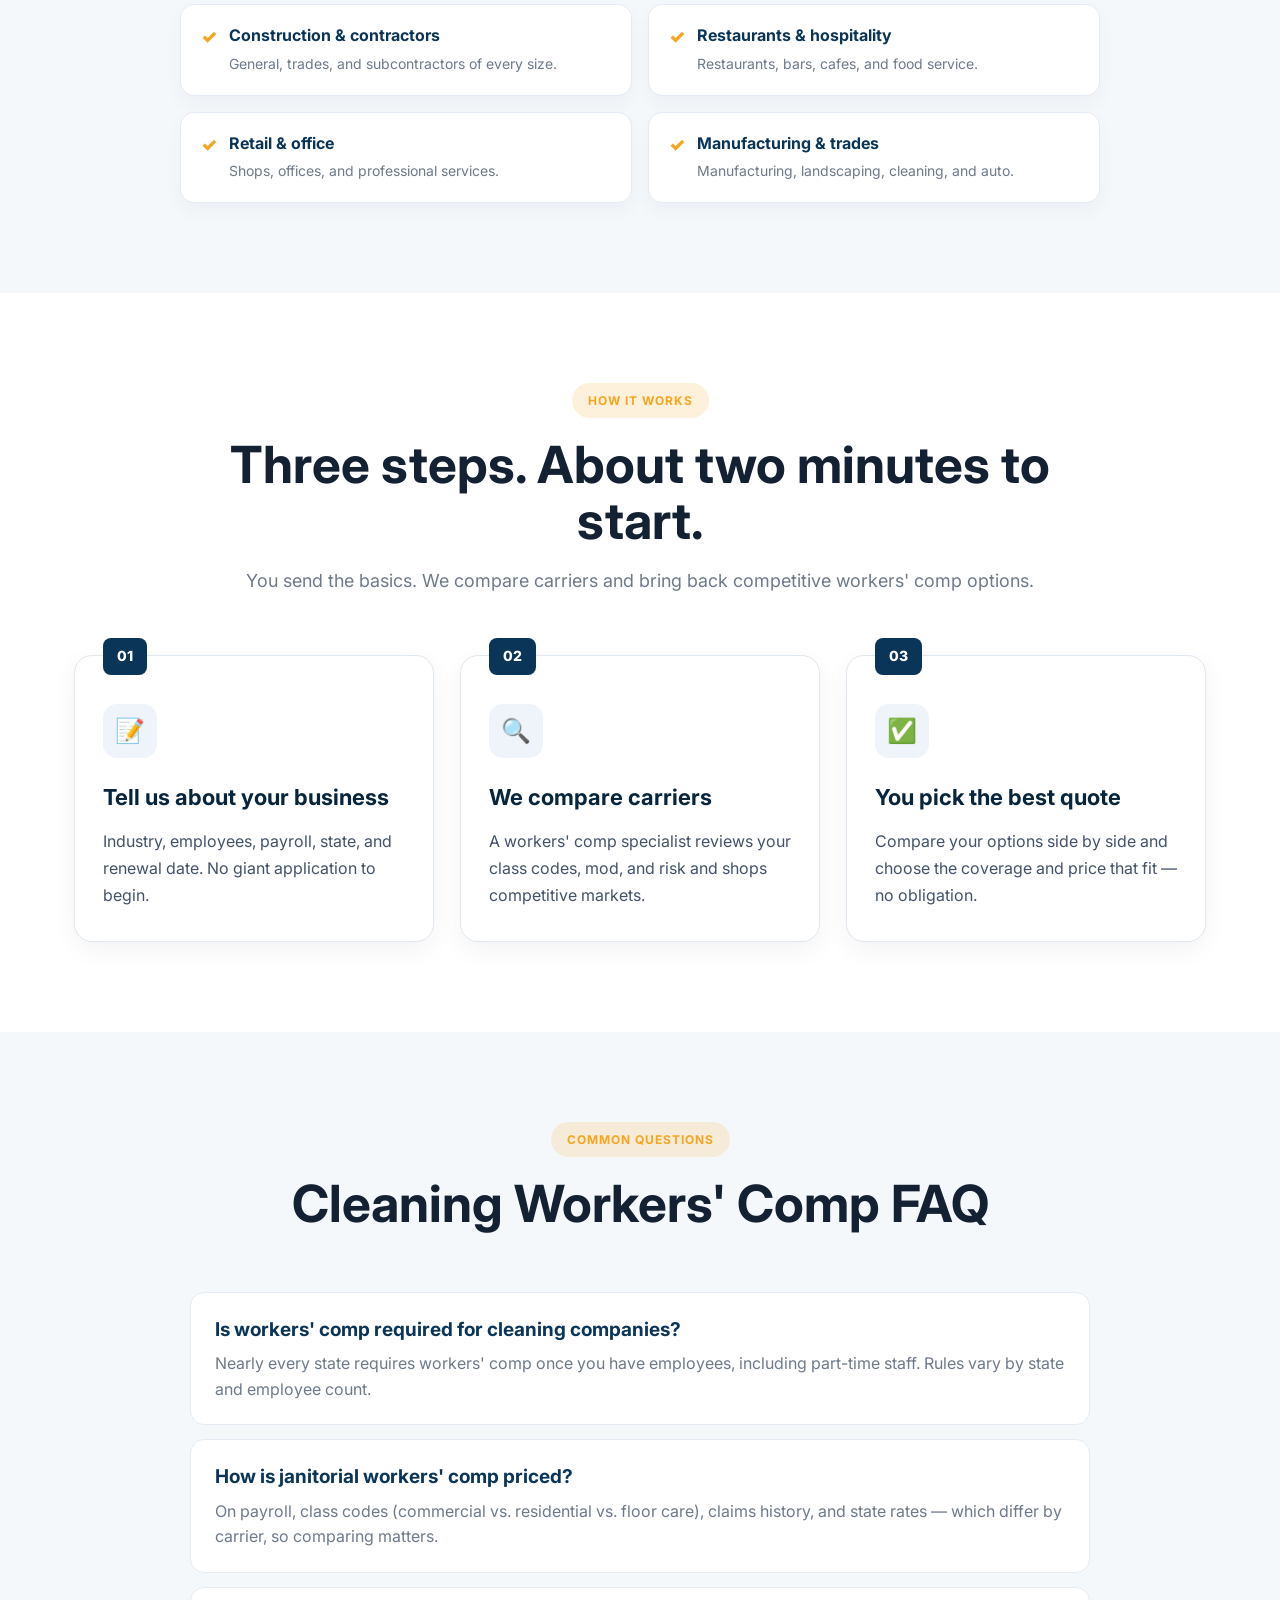
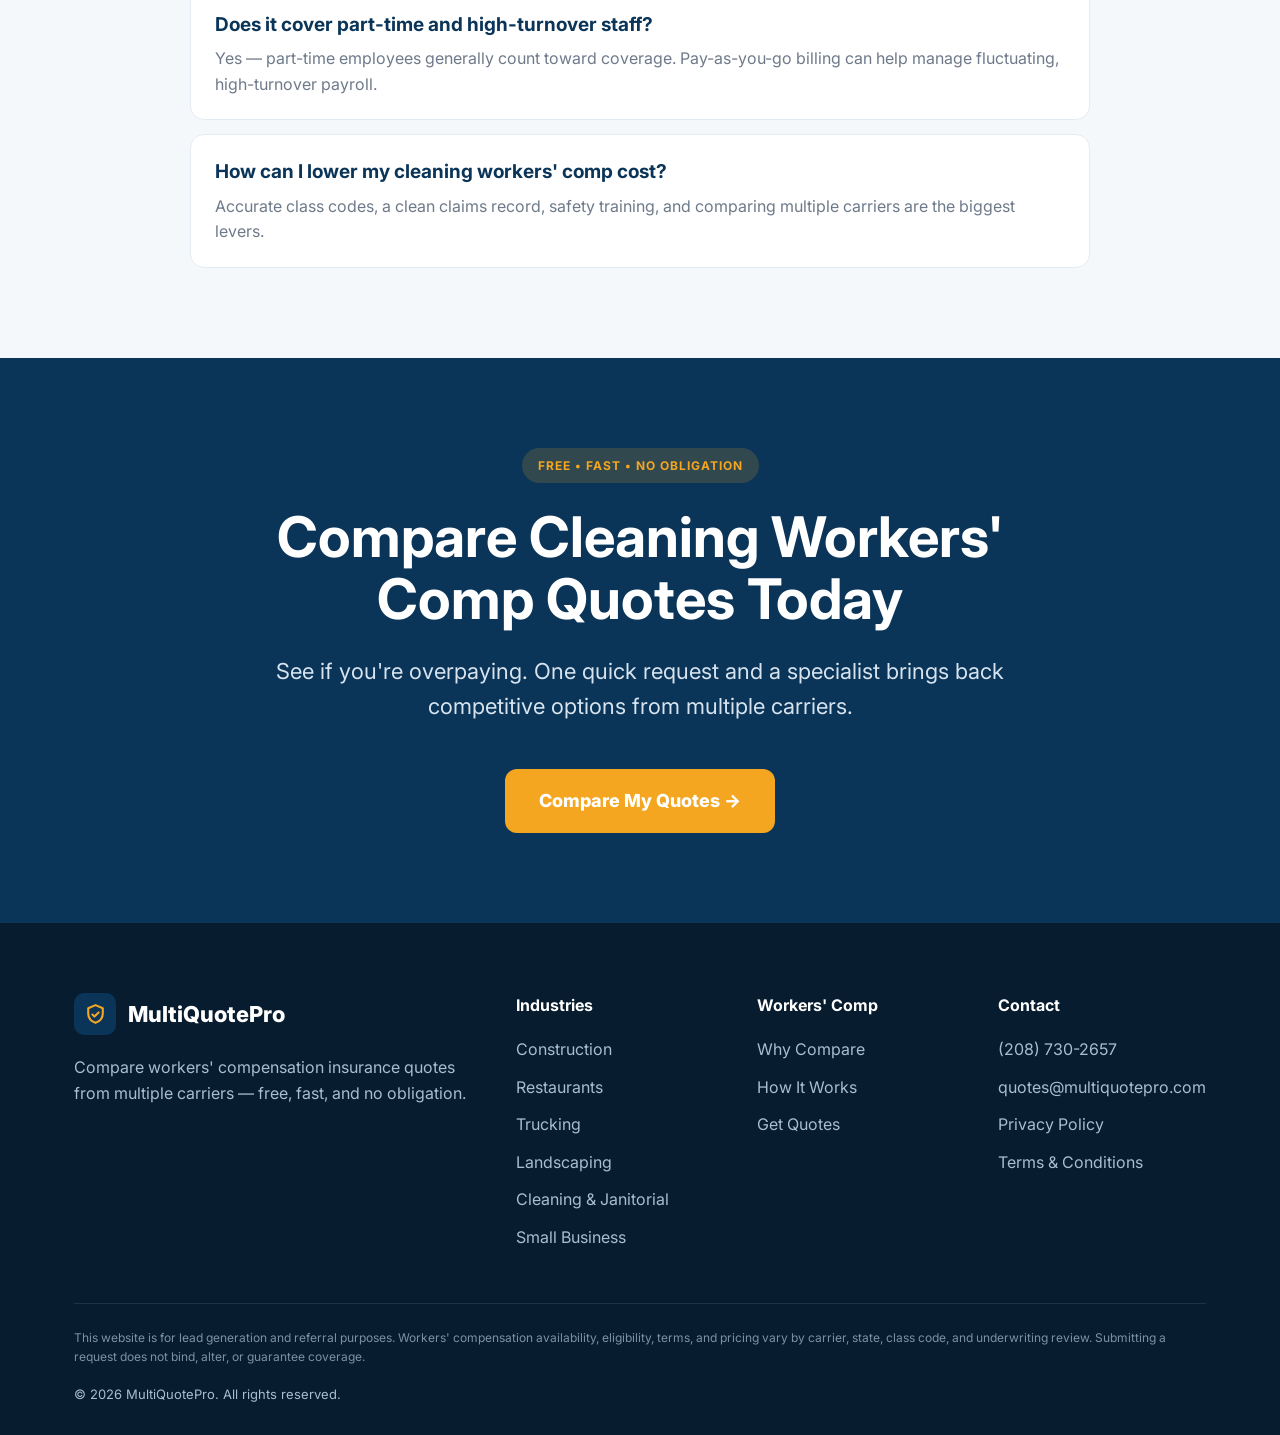
==== commit fcd2e5e3: "Update site phone number to local tracking line" ====
--- a/cleaning-workers-comp.html
+++ b/cleaning-workers-comp.html
@@ -190,7 +190,7 @@
 MultiQuotePro
 </a>
 <div class="nav-right">
-<a href="tel:18555550123" class="nav-phone">(855) 555-0123</a>
+<a href="tel:12087302657" class="nav-phone">(208) 730-2657</a>
 <a href="#form" class="btn btn-primary">Compare My Quotes →</a>
 </div>
 </div>
@@ -491,7 +491,7 @@
 </div>
 <div>
 <h4>Contact</h4>
-<a href="tel:18555550123">(855) 555-0123</a>
+<a href="tel:12087302657">(208) 730-2657</a>
 <a href="mailto:quotes@multiquotepro.com">quotes@multiquotepro.com</a>
 <a href="/privacy-policy.html">Privacy Policy</a>
 <a href="/terms.html">Terms &amp; Conditions</a>
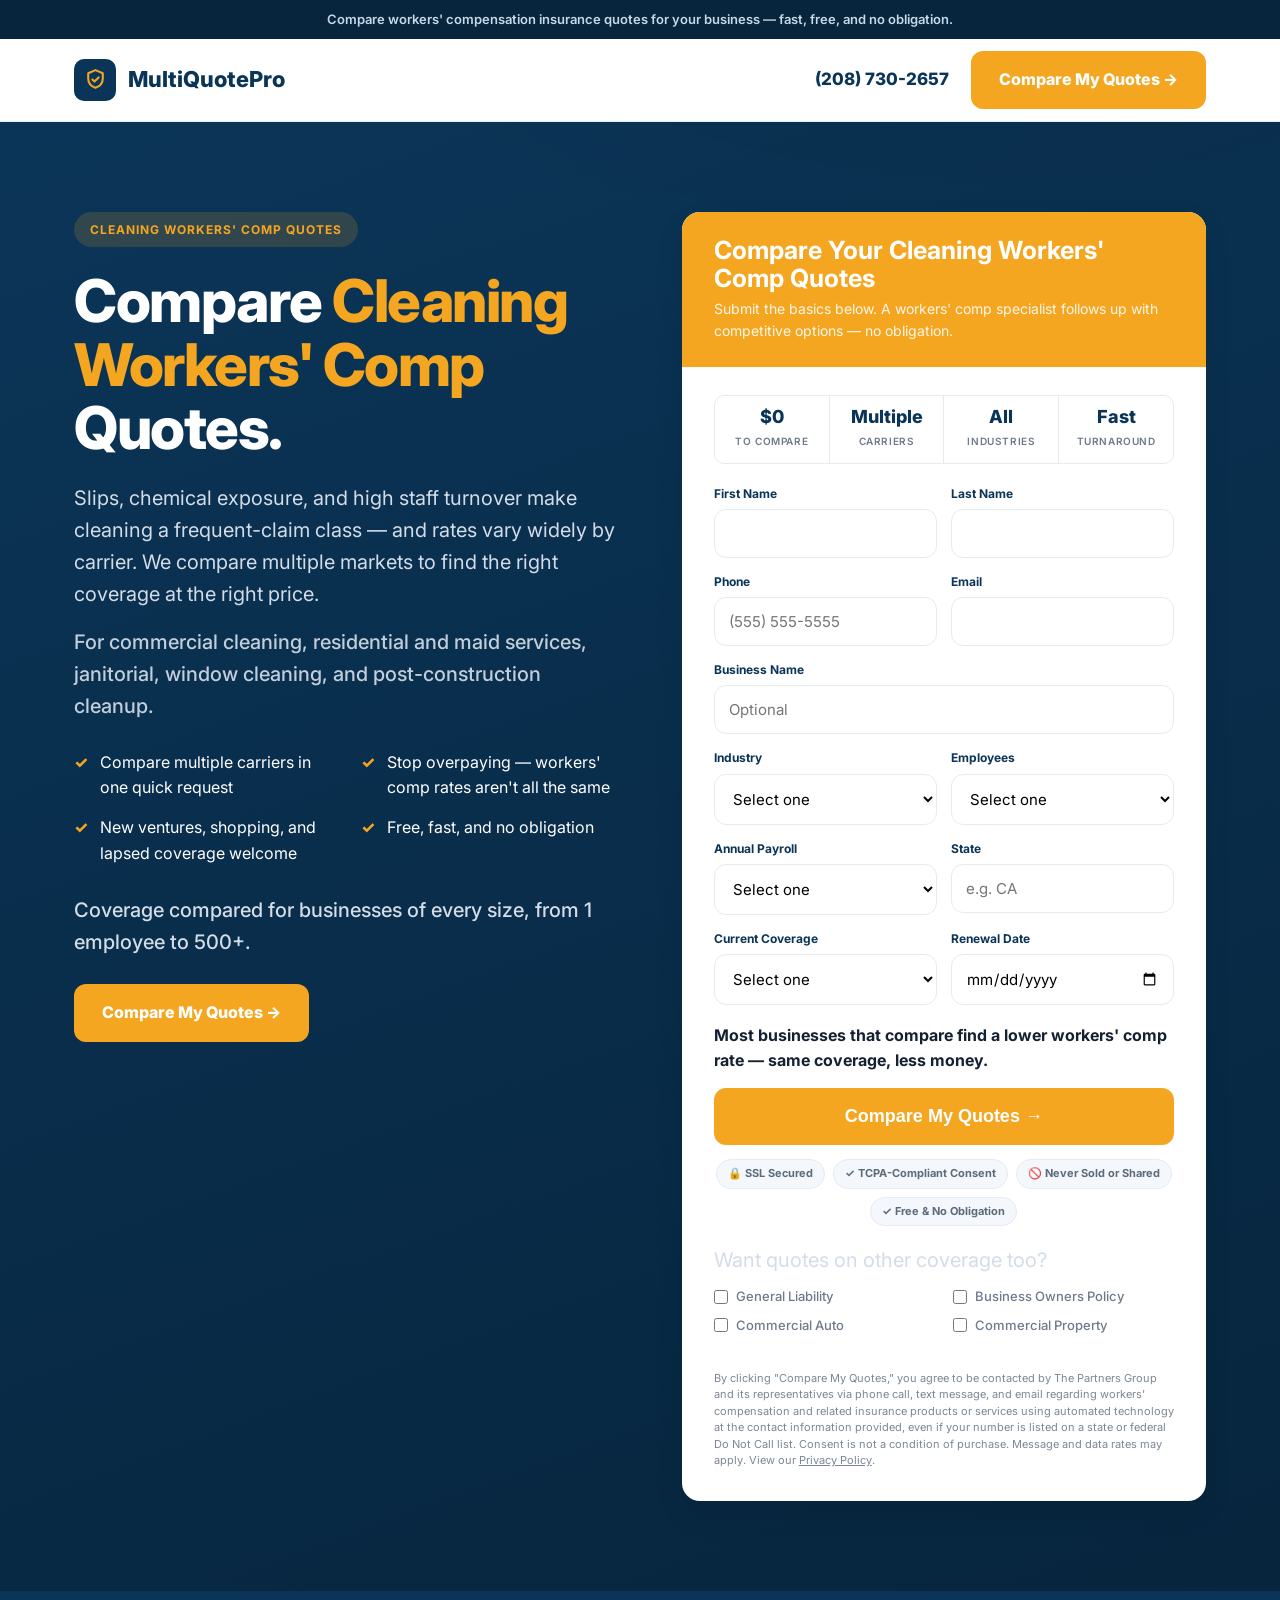
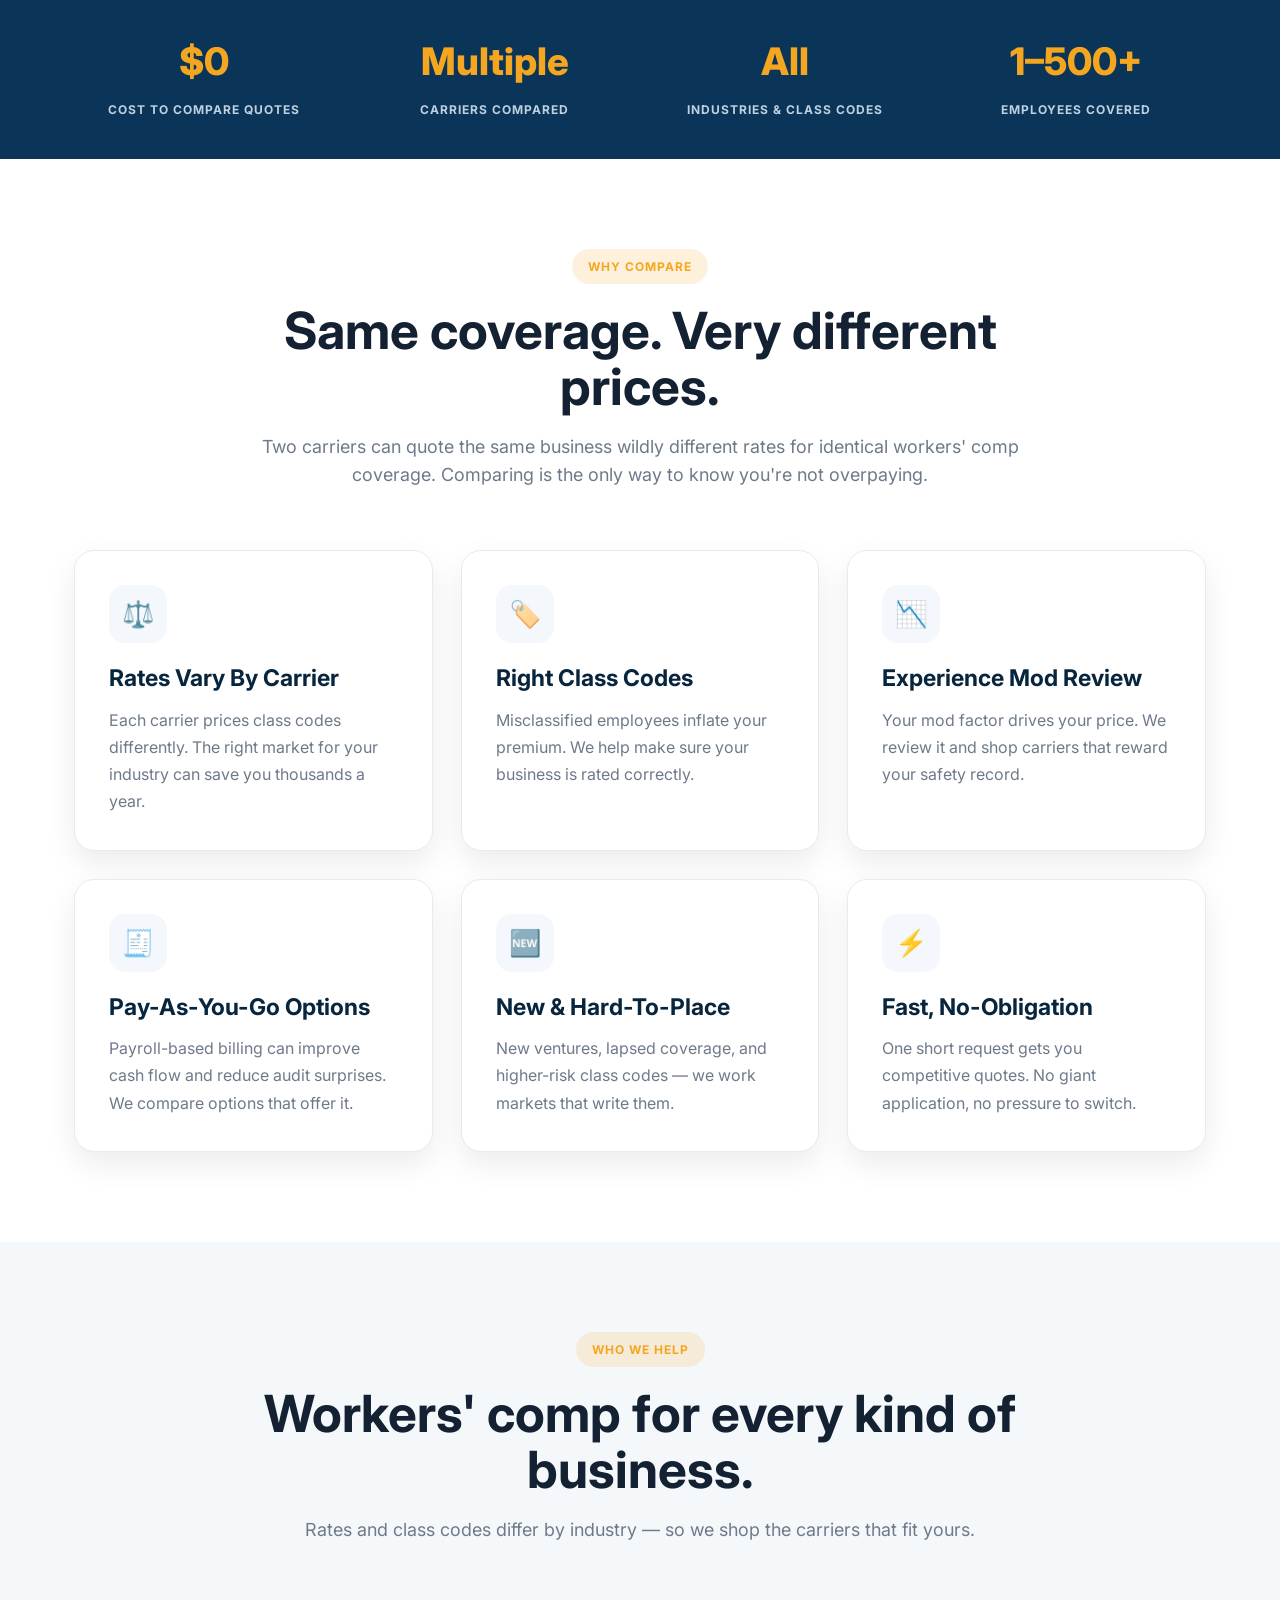
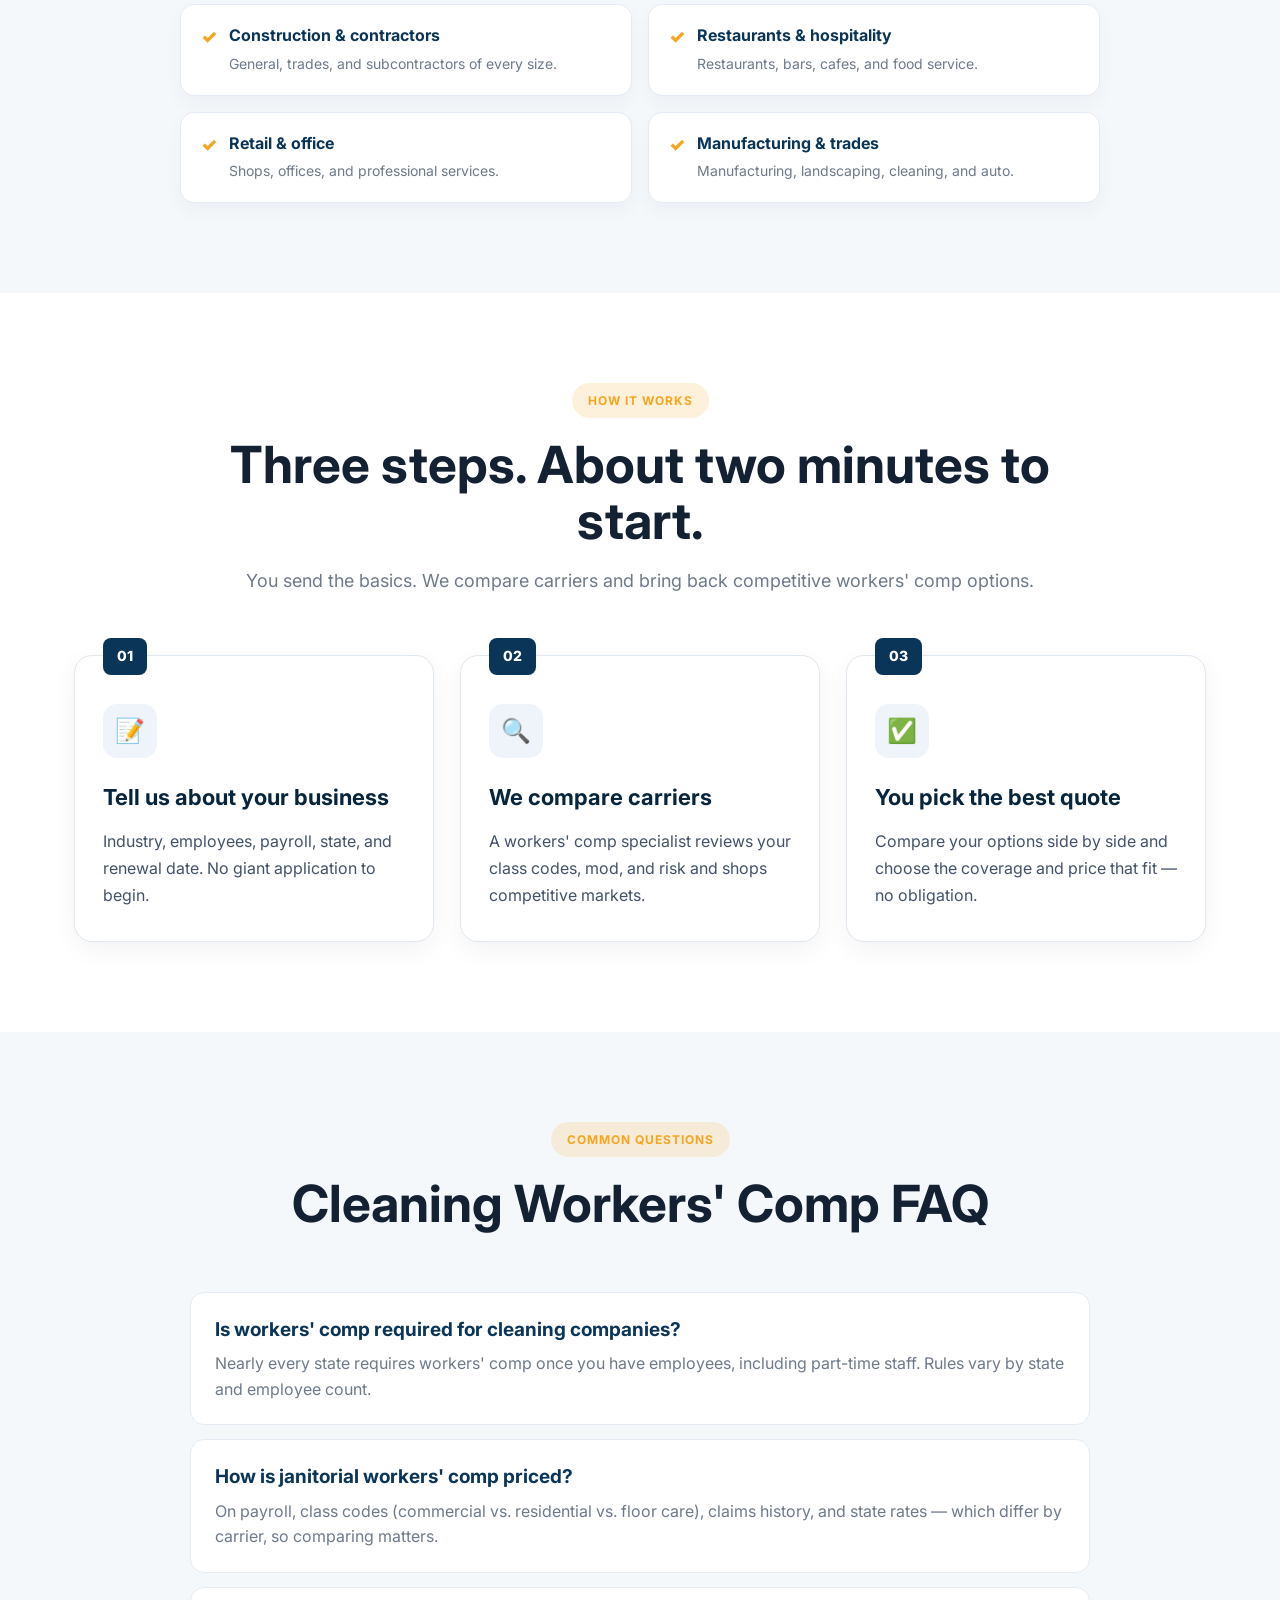
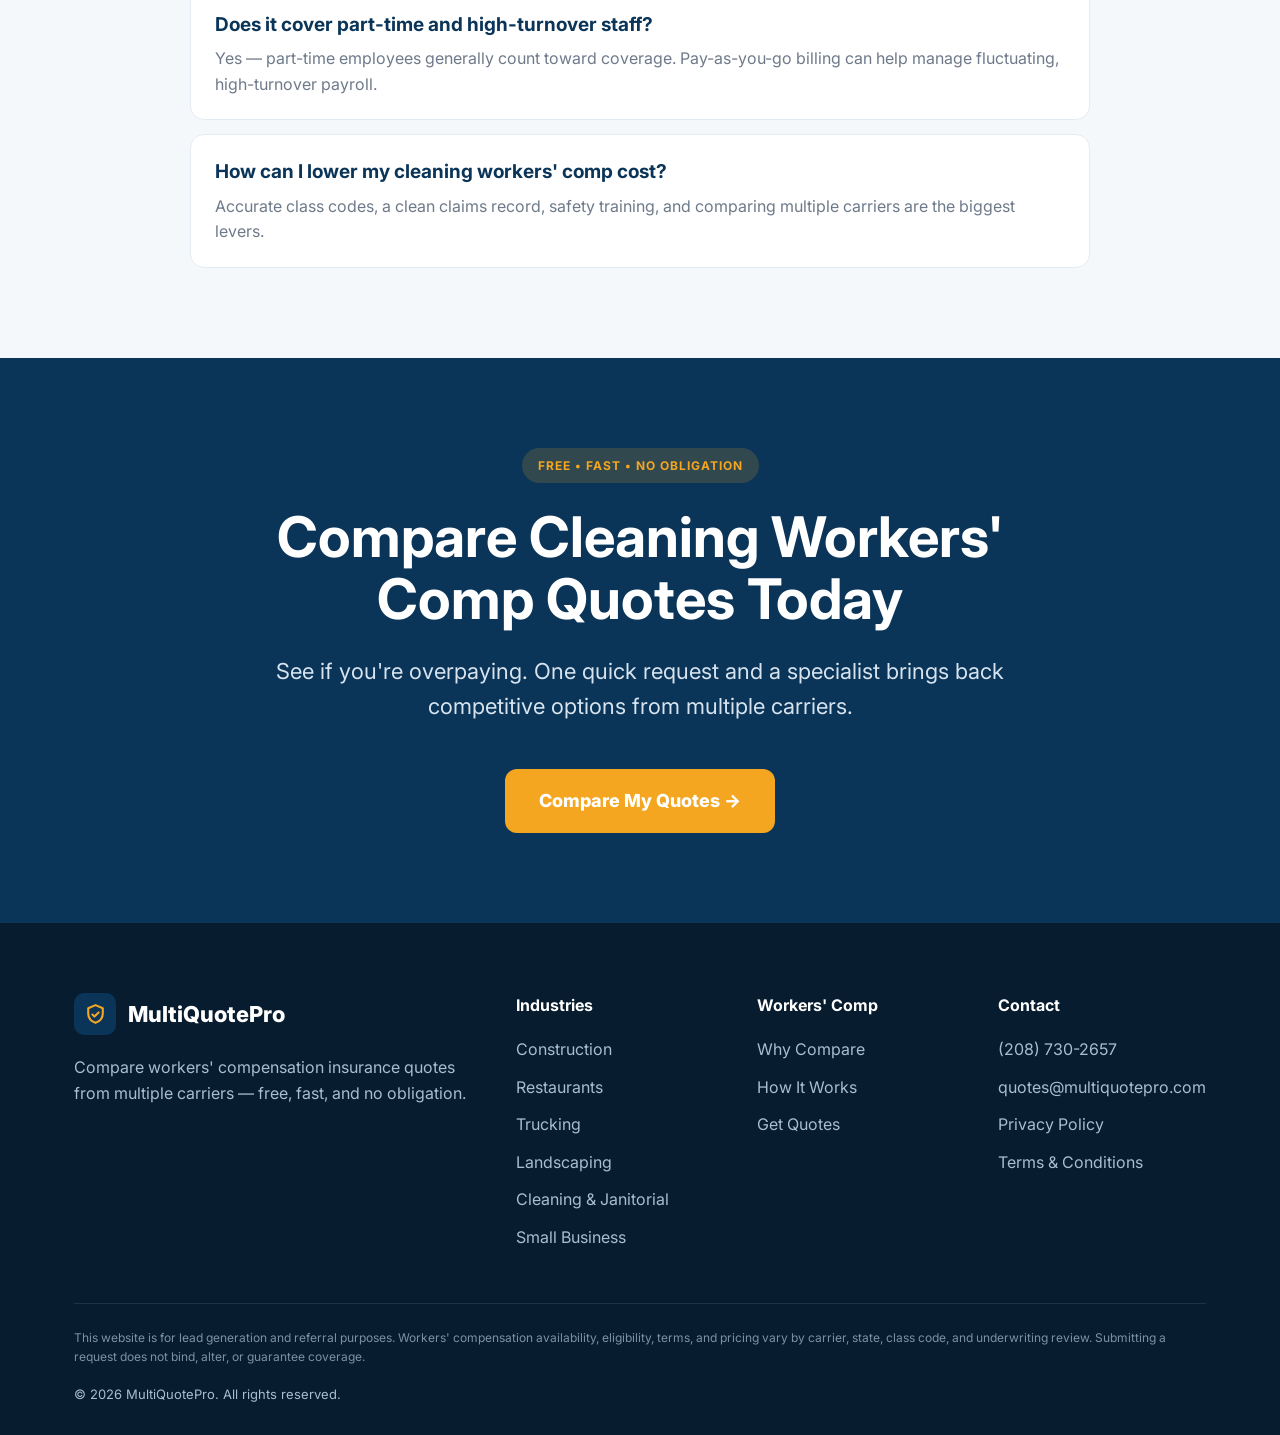
==== commit 95906dc2: "Fix hero top alignment (close top-left gap)" ====
--- a/cleaning-workers-comp.html
+++ b/cleaning-workers-comp.html
@@ -78,7 +78,7 @@
 .btn-primary{background:var(--accent);color:#fff;}
 .btn-primary:hover{background:var(--accent-dark);transform:translateY(-2px);}
 .hero{background:radial-gradient(1100px 480px at 78% -10%, rgba(0,0,0,.10), transparent 60%), linear-gradient(160deg,var(--navy) 0%, var(--navy-dark) 100%);color:#fff;padding:90px 0;}
-.hero-grid{display:grid;grid-template-columns:1fr .95fr;gap:56px;align-items:center;}
+.hero-grid{display:grid;grid-template-columns:1fr .95fr;gap:56px;align-items:start;}
 .eyebrow{display:inline-block;background:rgba(244,166,33,.16);color:var(--gold);padding:8px 16px;border-radius:999px;font-size:12px;font-weight:700;letter-spacing:1px;text-transform:uppercase;}
 .hero-title{font-size:clamp(38px,4.6vw,60px);line-height:1.08;font-weight:800;letter-spacing:-1.5px;margin:22px 0;max-width:720px;}
 .highlight{color:var(--gold);}
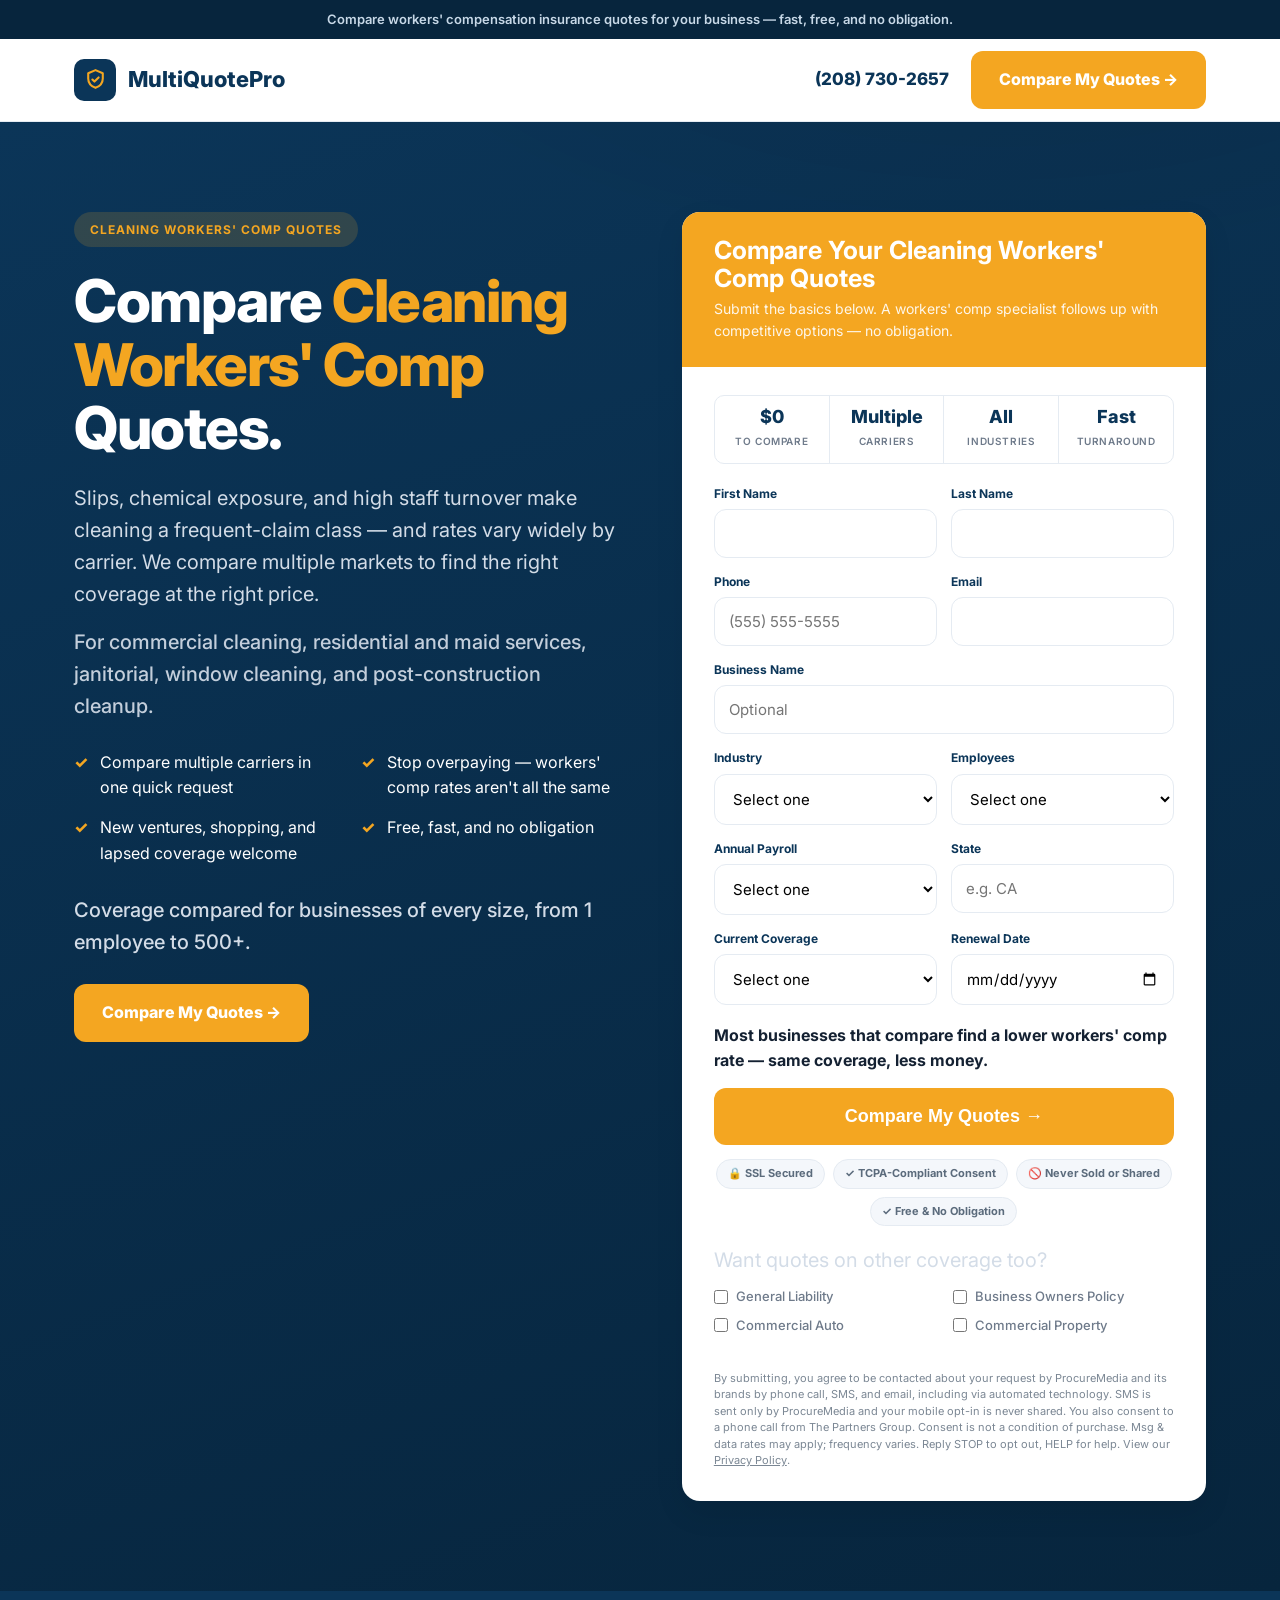
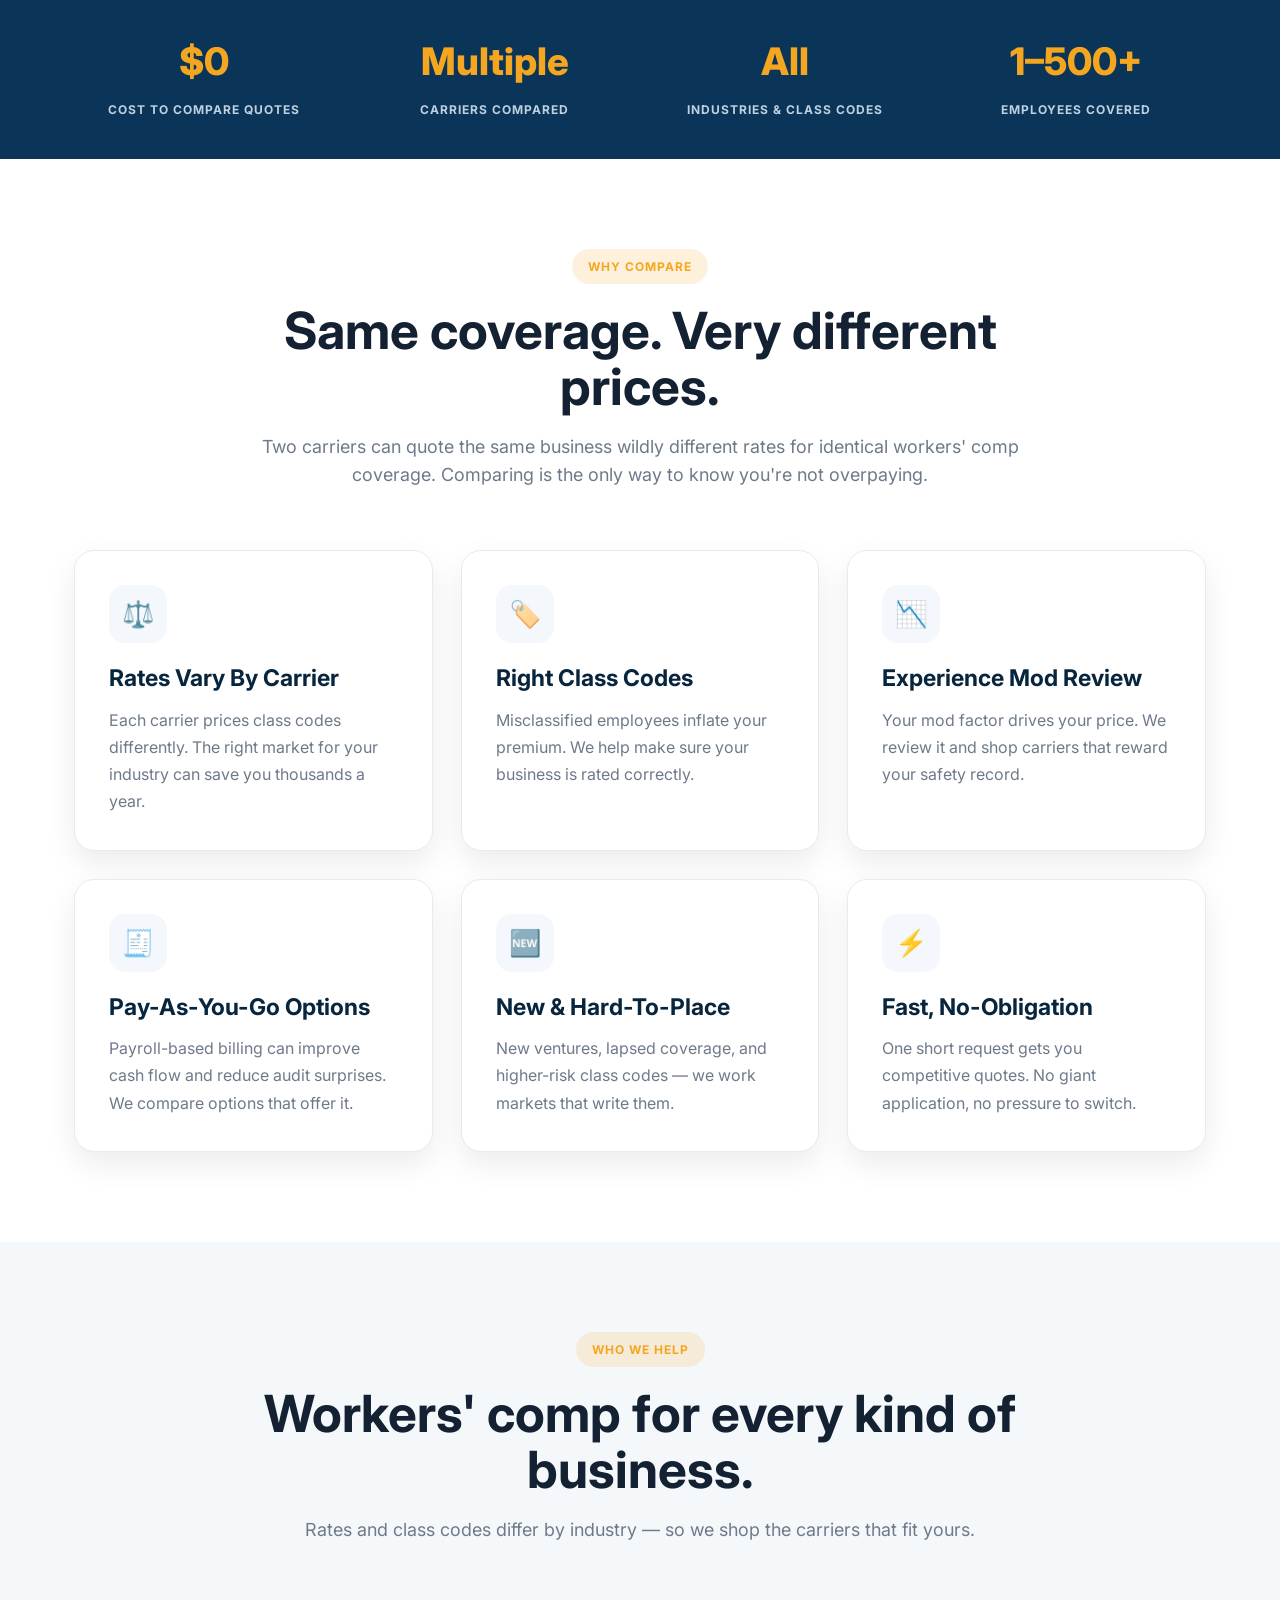
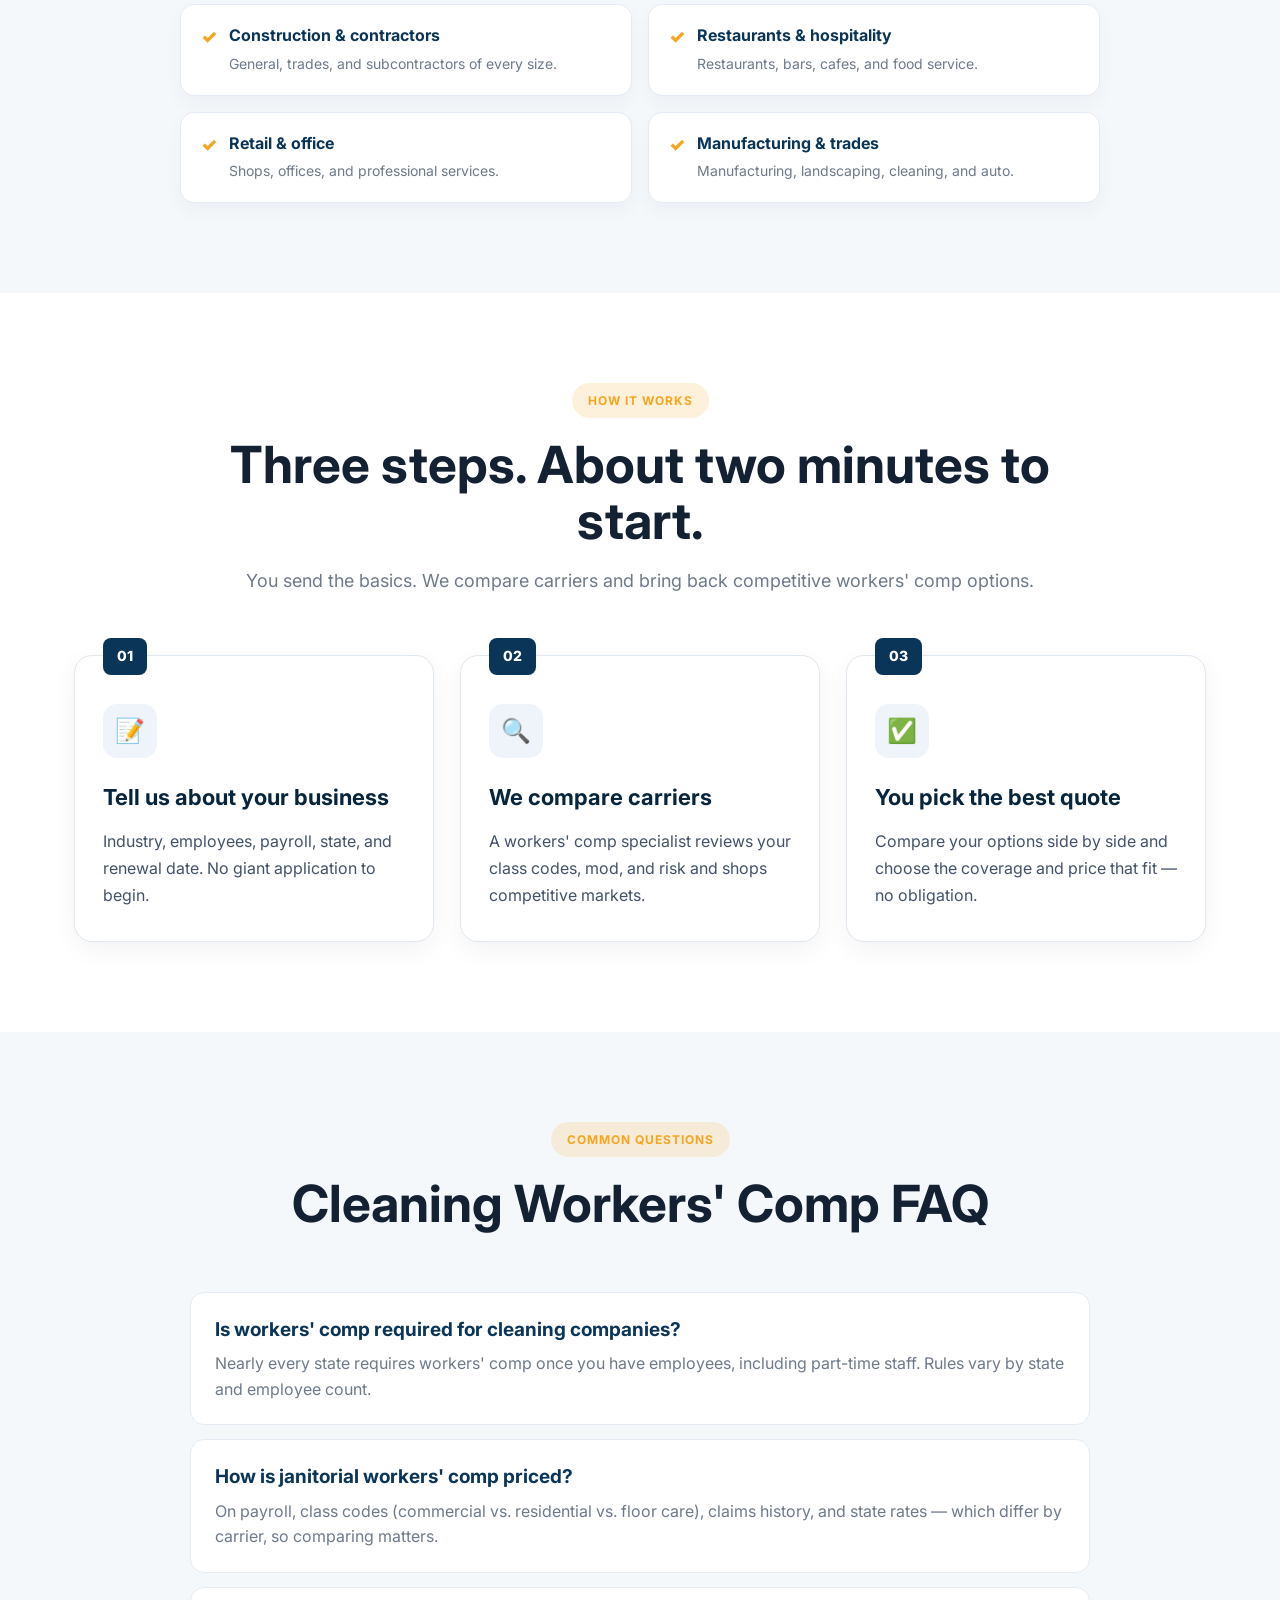
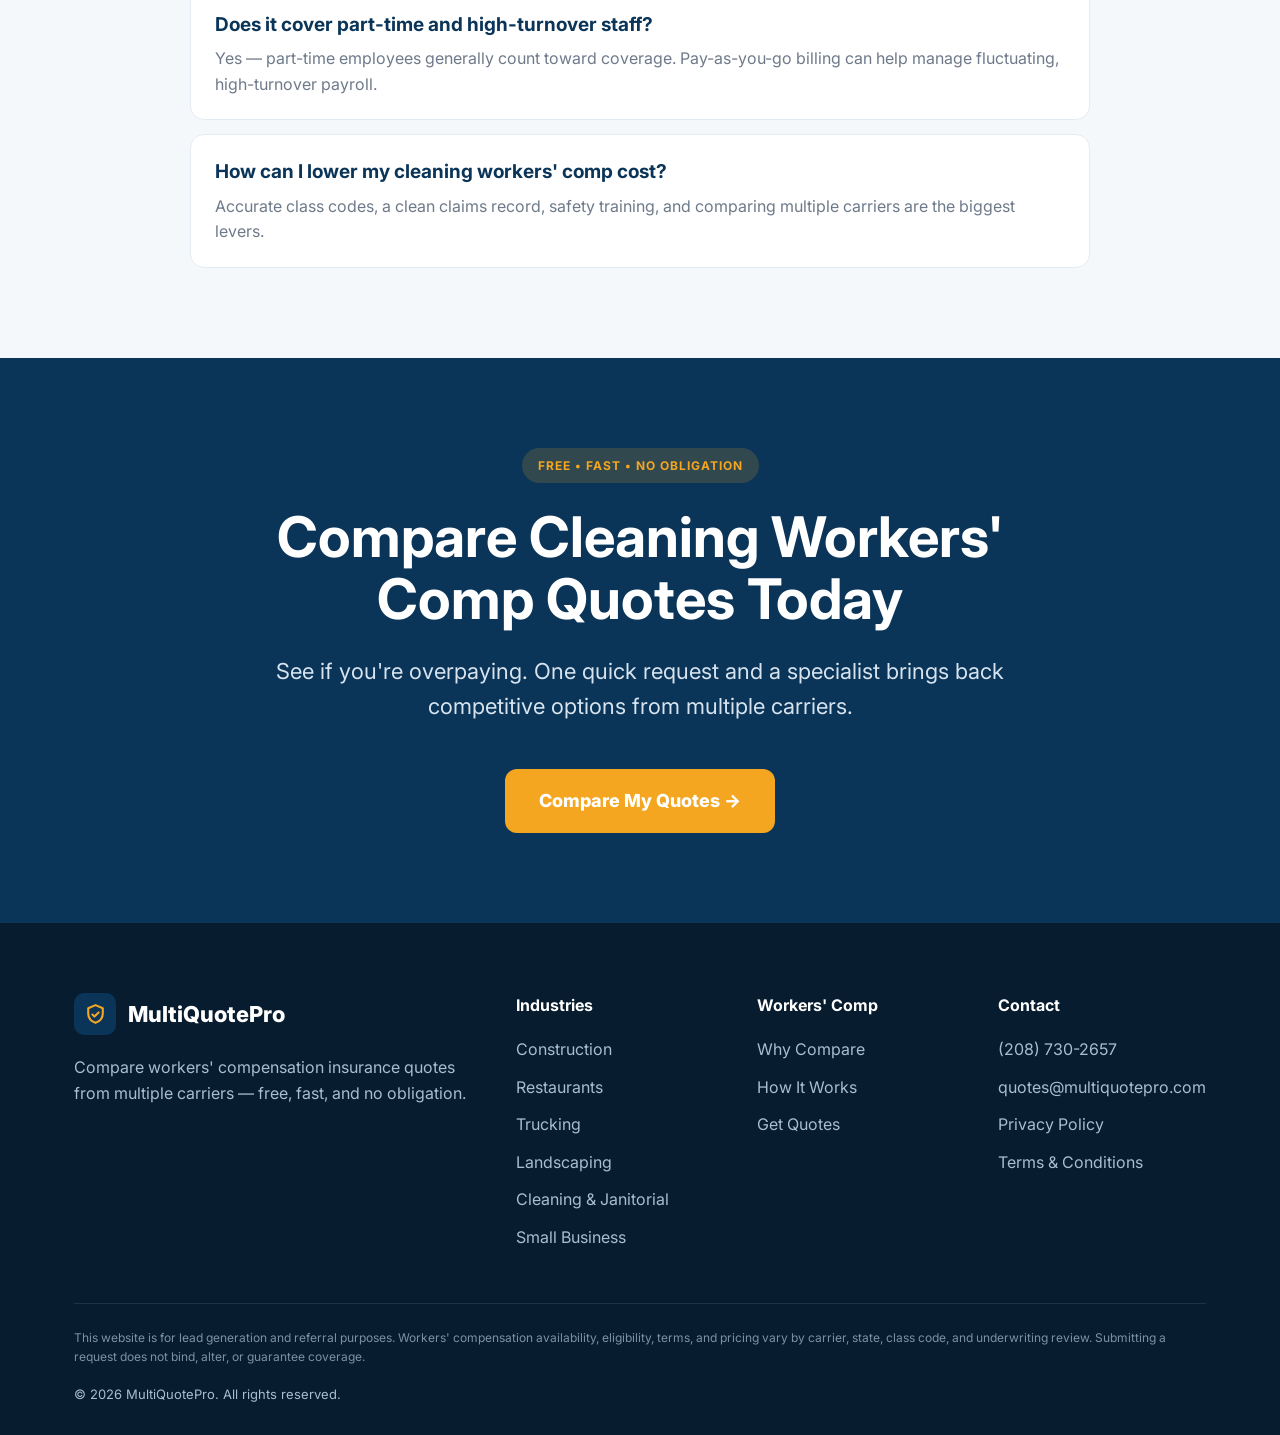
==== commit 14870d84: "Deploy multiquotepro.com — 2026-06-16 09:54" ====
--- a/cleaning-workers-comp.html
+++ b/cleaning-workers-comp.html
@@ -12,6 +12,8 @@
 <meta property="og:url" content="https://multiquotepro.com/cleaning-workers-comp.html" />
 <meta property="og:image" content="https://multiquotepro.com/og.png" />
 <meta name="twitter:card" content="summary_large_image" />
+<link rel="canonical" href="https://multiquotepro.com/cleaning-workers-comp.html" />
+<meta name="robots" content="index, follow" />
 <link rel="icon" type="image/svg+xml" href="/favicon.svg" />
 <link rel="preconnect" href="https://fonts.googleapis.com">
 <link rel="preconnect" href="https://fonts.gstatic.com" crossorigin>
@@ -78,6 +80,7 @@
 .btn-primary{background:var(--accent);color:#fff;}
 .btn-primary:hover{background:var(--accent-dark);transform:translateY(-2px);}
 .hero{background:radial-gradient(1100px 480px at 78% -10%, rgba(0,0,0,.10), transparent 60%), linear-gradient(160deg,var(--navy) 0%, var(--navy-dark) 100%);color:#fff;padding:90px 0;}
+.hero--photo .hero-title,.hero--photo .hero p,.hero--photo .hero-points div,.hero--photo .trust-line,.hero--photo .mini-proof{text-shadow:0 1px 16px rgba(3,12,24,.55);}
 .hero-grid{display:grid;grid-template-columns:1fr .95fr;gap:56px;align-items:start;}
 .eyebrow{display:inline-block;background:rgba(244,166,33,.16);color:var(--gold);padding:8px 16px;border-radius:999px;font-size:12px;font-weight:700;letter-spacing:1px;text-transform:uppercase;}
 .hero-title{font-size:clamp(38px,4.6vw,60px);line-height:1.08;font-weight:800;letter-spacing:-1.5px;margin:22px 0;max-width:720px;}
@@ -87,6 +90,15 @@
 .hero-points{margin:28px 0;display:grid;grid-template-columns:repeat(2,minmax(0,1fr));gap:14px 22px;max-width:640px;}
 .hero-points div{display:flex;align-items:flex-start;gap:12px;color:#fff;font-size:16px;}
 .hero-points span{color:var(--gold);font-weight:800;}
+.hero-ba{background:rgba(255,255,255,.05);border:1px solid rgba(255,255,255,.13);border-radius:16px;padding:12px;margin-bottom:28px;max-width:560px;}
+.hero-ba-head{display:flex;flex-direction:column;gap:2px;margin:2px 4px 11px;}
+.hero-ba-title{display:flex;align-items:center;gap:9px;color:#fff;font-weight:800;font-size:16px;letter-spacing:-.2px;}
+.hero-ba-title b{color:var(--gold);font-size:18px;line-height:1;}
+.hero-ba-sub{color:#AEBED0;font-size:12.5px;}
+.hero-ba-imgs{display:grid;grid-template-columns:1fr 1fr;gap:8px;}
+.hero-ba-fig{position:relative;border-radius:10px;overflow:hidden;margin:0;}
+.hero-ba-fig img{display:block;width:100%;height:auto;aspect-ratio:4/3;object-fit:cover;}
+.hero-ba-tag{position:absolute;top:8px;left:8px;font-size:10px;font-weight:800;text-transform:uppercase;letter-spacing:.04em;color:#fff;padding:4px 9px;border-radius:999px;box-shadow:0 3px 8px rgba(0,0,0,.3);}
 .trust-line{margin:8px 0 26px;font-size:14px;color:#C7D8E7;font-weight:500;}
 .form-card{background:#fff;border-radius:var(--radius);box-shadow:var(--shadow);color:var(--text);overflow:hidden;}
 .form-head{background:var(--accent);color:#fff;padding:24px 32px;}
@@ -98,6 +110,10 @@
 .form-stat:last-child{border-right:none;}
 .form-stat strong{display:block;font-size:18px;font-weight:800;color:var(--navy);line-height:1.2;}
 .form-stat span{font-size:10px;text-transform:uppercase;letter-spacing:.6px;color:var(--muted);font-weight:600;}
+.form-stat--hl{background:rgba(225,29,42,.05);}
+.form-stat--hl strong{color:var(--accent);font-size:21px;}
+.form-stat--strike strong{color:#9aa6b2;text-decoration:line-through;text-decoration-color:#c2ccd6;}
+.stats-kicker{font-size:11px;font-weight:800;text-transform:uppercase;letter-spacing:1.5px;color:var(--accent);text-align:center;margin-bottom:8px;}
 .form-grid{display:grid;grid-template-columns:1fr 1fr;gap:14px;}
 .form-grid .full{grid-column:1/-1;}
 .field-label{display:block;font-size:12px;font-weight:700;color:var(--navy);margin-bottom:6px;}
@@ -169,16 +185,65 @@
 .thanks h1{font-size:40px;color:var(--navy);margin-bottom:16px;}
 .thanks p{font-size:19px;color:var(--muted);margin-bottom:14px;}
 @media(max-width:980px){
-.hero-grid,.review-grid,.how-grid,.footer-grid,.stats-grid,.seg-grid{grid-template-columns:1fr;}
+.hero-grid,.review-grid,.how-grid,.footer-grid,.stats-grid,.seg-grid,.ba-grid{grid-template-columns:1fr;}
 .form-grid{grid-template-columns:1fr;}
 .hero-points{grid-template-columns:1fr;}
 .form-stats{flex-wrap:wrap;}
 .form-stat{flex:1 1 45%;}
 }
 @media(max-width:640px){.nav-phone{display:none;}}
+.results{background:#fff;}
+.ba-grid{display:grid;grid-template-columns:1fr 1fr;gap:24px;max-width:1040px;margin:0 auto;}
+.ba-card{position:relative;border-radius:18px;overflow:hidden;box-shadow:var(--shadow);border:1px solid var(--line);background:#fff;}
+.ba-card img{display:block;width:100%;height:auto;aspect-ratio:4/3;object-fit:cover;}
+.ba-tag{position:absolute;top:14px;left:14px;font-size:13px;font-weight:800;letter-spacing:.04em;text-transform:uppercase;color:#fff;padding:7px 14px;border-radius:999px;box-shadow:0 4px 12px rgba(0,0,0,.28);}
+.ba-before{background:#6b7280;}
+.ba-after{background:var(--gold);color:var(--navy);}
+.ba-cap{padding:16px 18px;color:var(--muted);font-size:15px;text-align:center;}
+.ba-video{max-width:1040px;margin:38px auto 0;border-radius:18px;overflow:hidden;box-shadow:var(--shadow);background:#000;}
+.ba-video video{display:block;width:100%;height:auto;aspect-ratio:16/9;background:#000;}
+.ba-vcap{text-align:center;color:var(--muted);font-size:15px;margin-top:16px;}
 .trust-strip{display:flex;flex-wrap:wrap;gap:8px;justify-content:center;margin-top:14px;}
 .tbadge{display:inline-flex;align-items:center;gap:6px;font-size:11px;font-weight:700;color:#5B6B7C;background:#F4F7FB;border:1px solid #E5EBF2;border-radius:999px;padding:5px 11px;white-space:nowrap;}
+.carriers{padding:44px 0;background:#fff;border-top:1px solid var(--line);border-bottom:1px solid var(--line);}
+.carriers-label{text-align:center;font-size:11px;font-weight:700;letter-spacing:1.4px;text-transform:uppercase;color:var(--muted);margin-bottom:28px;}
+.carriers-grid{display:flex;flex-wrap:wrap;align-items:center;justify-content:center;gap:24px 48px;}
+.carriers-grid img{height:44px;width:auto;opacity:.72;filter:grayscale(25%);transition:.25s ease;}
+.carriers-grid img:hover{opacity:1;filter:grayscale(0%);}
+@media(max-width:640px){.carriers-grid img{height:32px;}.carriers-grid{gap:18px 28px;}}
+.blog-grid{display:grid;grid-template-columns:repeat(3,1fr);gap:24px;margin-top:20px;}
+.blog-card{background:#fff;border:1px solid var(--line);border-radius:16px;padding:28px;box-shadow:0 8px 20px rgba(0,0,0,.05);display:flex;flex-direction:column;gap:10px;}
+.blog-card-tag{display:inline-block;font-size:10px;font-weight:700;letter-spacing:1.2px;text-transform:uppercase;color:var(--accent);background:rgba(0,0,0,.06);padding:4px 10px;border-radius:999px;}
+.blog-card h2{font-size:19px;color:var(--navy);line-height:1.25;margin:0;}
+.blog-card p{color:var(--muted);font-size:14px;flex:1;}
+.blog-card-date{font-size:12px;color:var(--muted);font-weight:500;}
+.blog-card .read-more{font-size:14px;font-weight:700;color:var(--accent);}
+.article-meta{display:flex;align-items:center;gap:12px;flex-wrap:wrap;margin-bottom:16px;}
+.article-breadcrumb{font-size:13px;color:var(--muted);margin-bottom:24px;}
+.article-cta-box{margin-top:44px;padding:32px;background:var(--light);border-radius:16px;border:1px solid var(--line);}
+.article-cta-box h3{color:var(--navy);font-size:22px;margin-bottom:8px;}
+.article-cta-box p{color:var(--muted);margin-bottom:20px;}
+@media(max-width:980px){.blog-grid{grid-template-columns:1fr;}}
+.ms-progress{display:flex;align-items:center;margin-bottom:22px;}
+.ms-dot{width:30px;height:30px;border-radius:50%;background:var(--line);color:var(--muted);display:flex;align-items:center;justify-content:center;font-size:11px;font-weight:800;flex-shrink:0;transition:.2s;}
+.ms-dot.ms-active{background:var(--accent);color:#fff;}
+.ms-dot.ms-done{background:var(--navy);color:#fff;}
+.ms-line{flex:1;height:2px;background:var(--line);transition:.2s;}
+.ms-line.ms-done{background:var(--navy);}
+.ms-panel{display:none;}
+.ms-panel.ms-active{display:block;}
+.ms-q{font-size:20px;font-weight:800;color:#142132;line-height:1.3;margin-bottom:6px;}
+.ms-sub{font-size:14px;color:#4A5568;margin-bottom:4px;}
+.ms-opts{display:grid;grid-template-columns:1fr 1fr;gap:10px;margin:14px 0 8px;}
+.ms-opt{padding:13px 14px;border:2px solid var(--line);border-radius:12px;font-size:14px;font-weight:600;color:var(--navy);cursor:pointer;text-align:left;background:#fff;transition:.15s;line-height:1.3;width:100%;}
+.ms-opt:hover,.ms-opt.ms-sel{border-color:var(--accent);background:rgba(244,166,33,.08);}
+.ms-back-btn{background:none;border:none;font-size:13px;color:var(--muted);font-weight:600;cursor:pointer;padding:0;margin-top:12px;display:inline-block;}
+.ms-back-btn:hover{color:var(--navy);}
+@media(max-width:500px){.ms-opts{grid-template-columns:1fr;}}
 </style>
+<script type="application/ld+json">{"@context":"https://schema.org","@type":"Organization","name":"MultiQuotePro","url":"https://multiquotepro.com/","telephone":"(208) 730-2657","areaServed":"US","logo":"https://multiquotepro.com/og.png"}</script>
+<script type="application/ld+json">{"@context":"https://schema.org","@type":"Service","name":"Cleaning & Janitorial Workers' Comp Insurance | MultiQuotePro","serviceType":"workers' comp","areaServed":"US","provider":{"@type":"Organization","name":"MultiQuotePro","telephone":"(208) 730-2657","url":"https://multiquotepro.com/"},"description":"Compare cleaning and janitorial workers' compensation insurance quotes from multiple carriers. Coverage for commercial cleaning, maid services, and janitorial companies. Free, fast, no obligation.","url":"https://multiquotepro.com/cleaning-workers-comp.html"}</script>
+<script type="application/ld+json">{"@context":"https://schema.org","@type":"FAQPage","mainEntity":[{"@type":"Question","name":"Is workers' comp required for cleaning companies?","acceptedAnswer":{"@type":"Answer","text":"Nearly every state requires workers' comp once you have employees, including part-time staff. Rules vary by state and employee count."}},{"@type":"Question","name":"How is janitorial workers' comp priced?","acceptedAnswer":{"@type":"Answer","text":"On payroll, class codes (commercial vs. residential vs. floor care), claims history, and state rates — which differ by carrier, so comparing matters."}},{"@type":"Question","name":"Does it cover part-time and high-turnover staff?","acceptedAnswer":{"@type":"Answer","text":"Yes — part-time employees generally count toward coverage. Pay-as-you-go billing can help manage fluctuating, high-turnover payroll."}},{"@type":"Question","name":"How can I lower my cleaning workers' comp cost?","acceptedAnswer":{"@type":"Answer","text":"Accurate class codes, a clean claims record, safety training, and comparing multiple carriers are the biggest levers."}}]}</script>
 </head>
 <body>
 <div class="top-bar">Compare workers' compensation insurance quotes for your business — fast, free, and no obligation.</div>
@@ -199,6 +264,7 @@
 <section class="hero">
 <div class="container hero-grid">
 <div>
+
 <div class="eyebrow">Cleaning Workers' Comp Quotes</div>
 <h1 class="hero-title">Compare <span class="highlight">Cleaning Workers' Comp</span> Quotes.</h1>
 <p>Slips, chemical exposure, and high staff turnover make cleaning a frequent-claim class — and rates vary widely by carrier. We compare multiple markets to find the right coverage at the right price.</p>
@@ -219,6 +285,7 @@
 <p>Submit the basics below. A workers' comp specialist follows up with competitive options — no obligation.</p>
 </div>
 <div class="form-body">
+
 <div class="form-stats">
   <div class="form-stat"><strong>$0</strong><span>To Compare</span></div>
   <div class="form-stat"><strong>Multiple</strong><span>Carriers</span></div>
@@ -312,7 +379,10 @@
 <div class="full">
 <p style="font-weight:700; color:#142132; margin:4px 0 14px; font-size:16px;">Most businesses that compare find a lower workers' comp rate — same coverage, less money.</p>
 <button class="btn btn-primary submit-btn" type="submit">Compare My Quotes →</button>
-<div class="trust-strip"><span class="tbadge">🔒 SSL Secured</span><span class="tbadge">✓ TCPA-Compliant Consent</span><span class="tbadge">🚫 Never Sold or Shared</span><span class="tbadge">✓ Free &amp; No Obligation</span></div>
+<div class="trust-strip"><span class="tbadge">🔒 SSL Secured</span>
+<span class="tbadge">✓ TCPA-Compliant Consent</span>
+<span class="tbadge">🚫 Never Sold or Shared</span>
+<span class="tbadge">✓ Free &amp; No Obligation</span></div>
 <p class="secondary-label">Want quotes on other coverage too?</p>
 <div class="secondary-services-grid">
 <label><input type="checkbox" name="also_review[]" value="General Liability"> General Liability</label>
@@ -322,7 +392,7 @@
 </div>
 </div>
 </div>
-<div class="tcpa">By clicking "Compare My Quotes," you agree to be contacted by The Partners Group and its representatives via phone call, text message, and email regarding workers' compensation and related insurance products or services using automated technology at the contact information provided, even if your number is listed on a state or federal Do Not Call list. Consent is not a condition of purchase. Message and data rates may apply. View our <a href="/privacy-policy.html" target="_blank">Privacy Policy</a>.</div>
+<div class="tcpa">By submitting, you agree to be contacted about your request by ProcureMedia and its brands by phone call, SMS, and email, including via automated technology. SMS is sent only by ProcureMedia and your mobile opt-in is never shared. You also consent to a phone call from The Partners Group. Consent is not a condition of purchase. Msg & data rates may apply; frequency varies. Reply STOP to opt out, HELP for help. View our <a href="/privacy-policy.html" target="_blank">Privacy Policy</a>.</div>
 </form>
 </div>
 </div>
